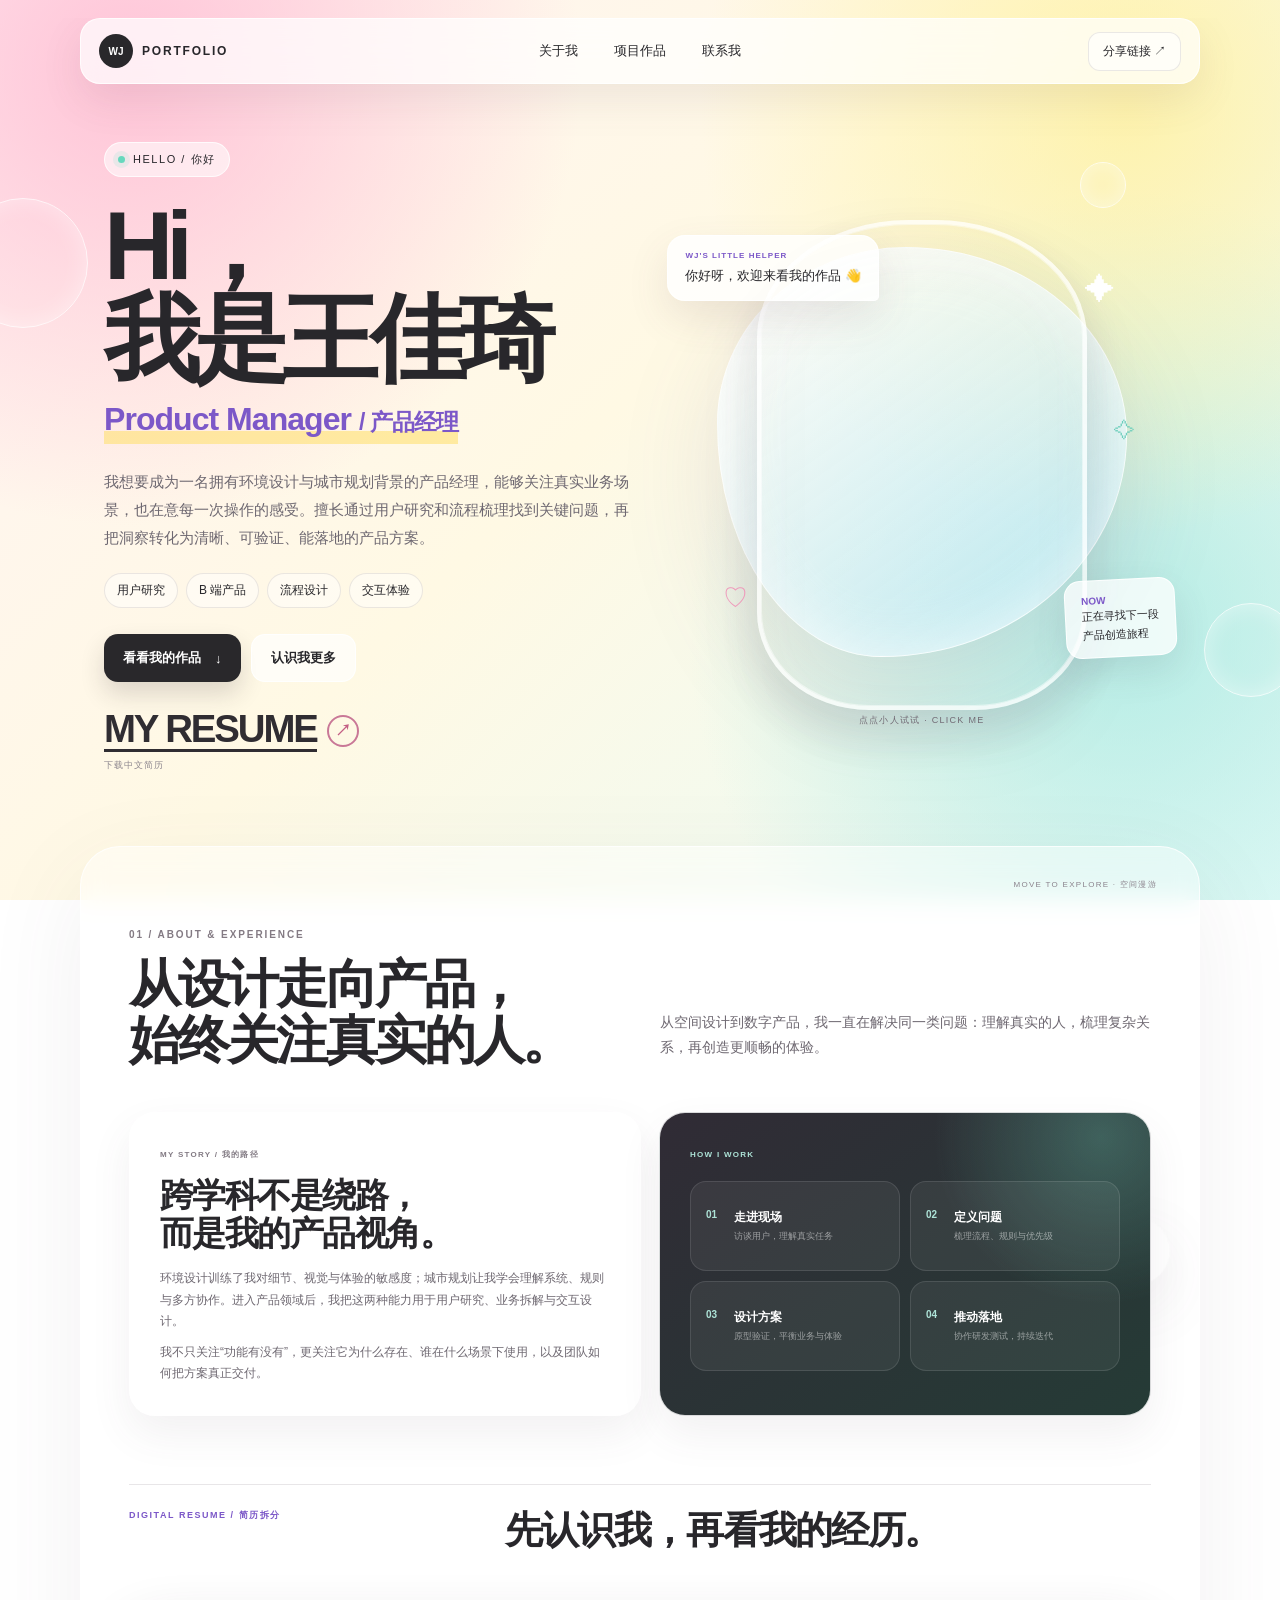
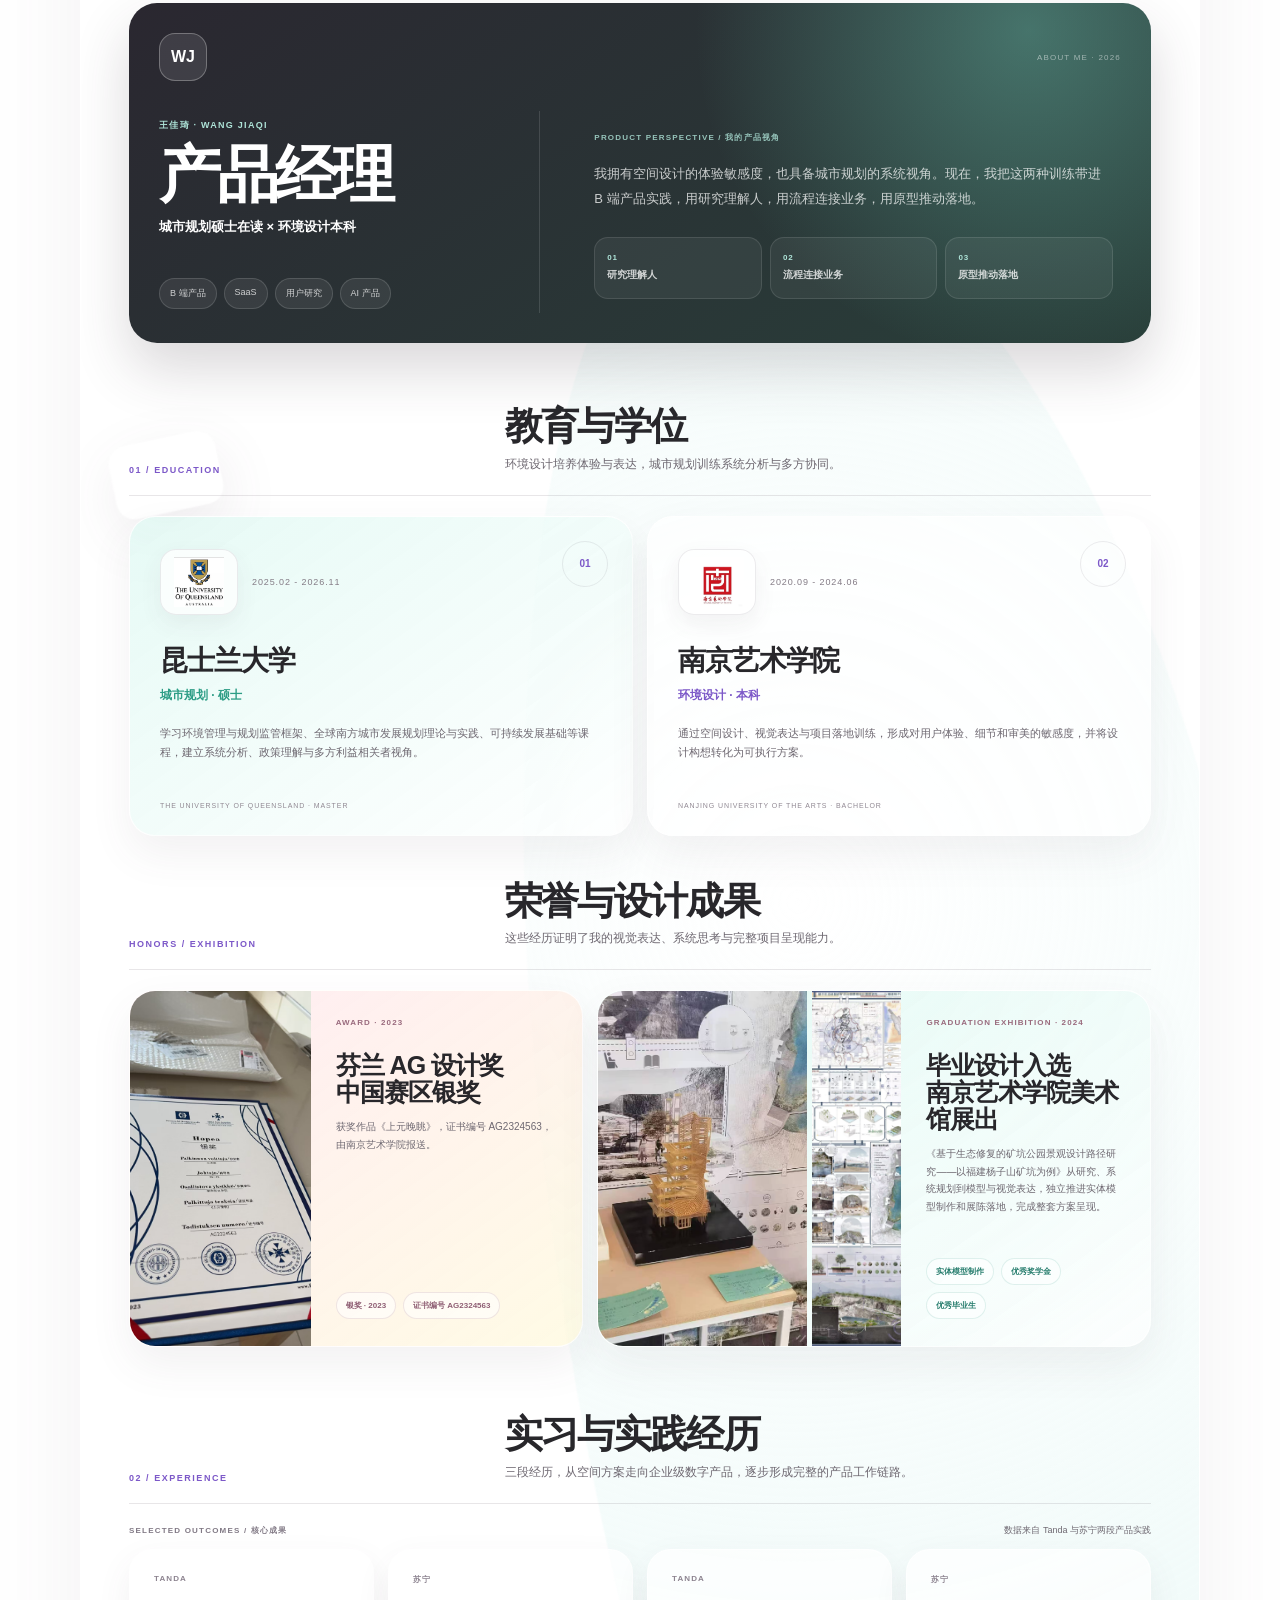
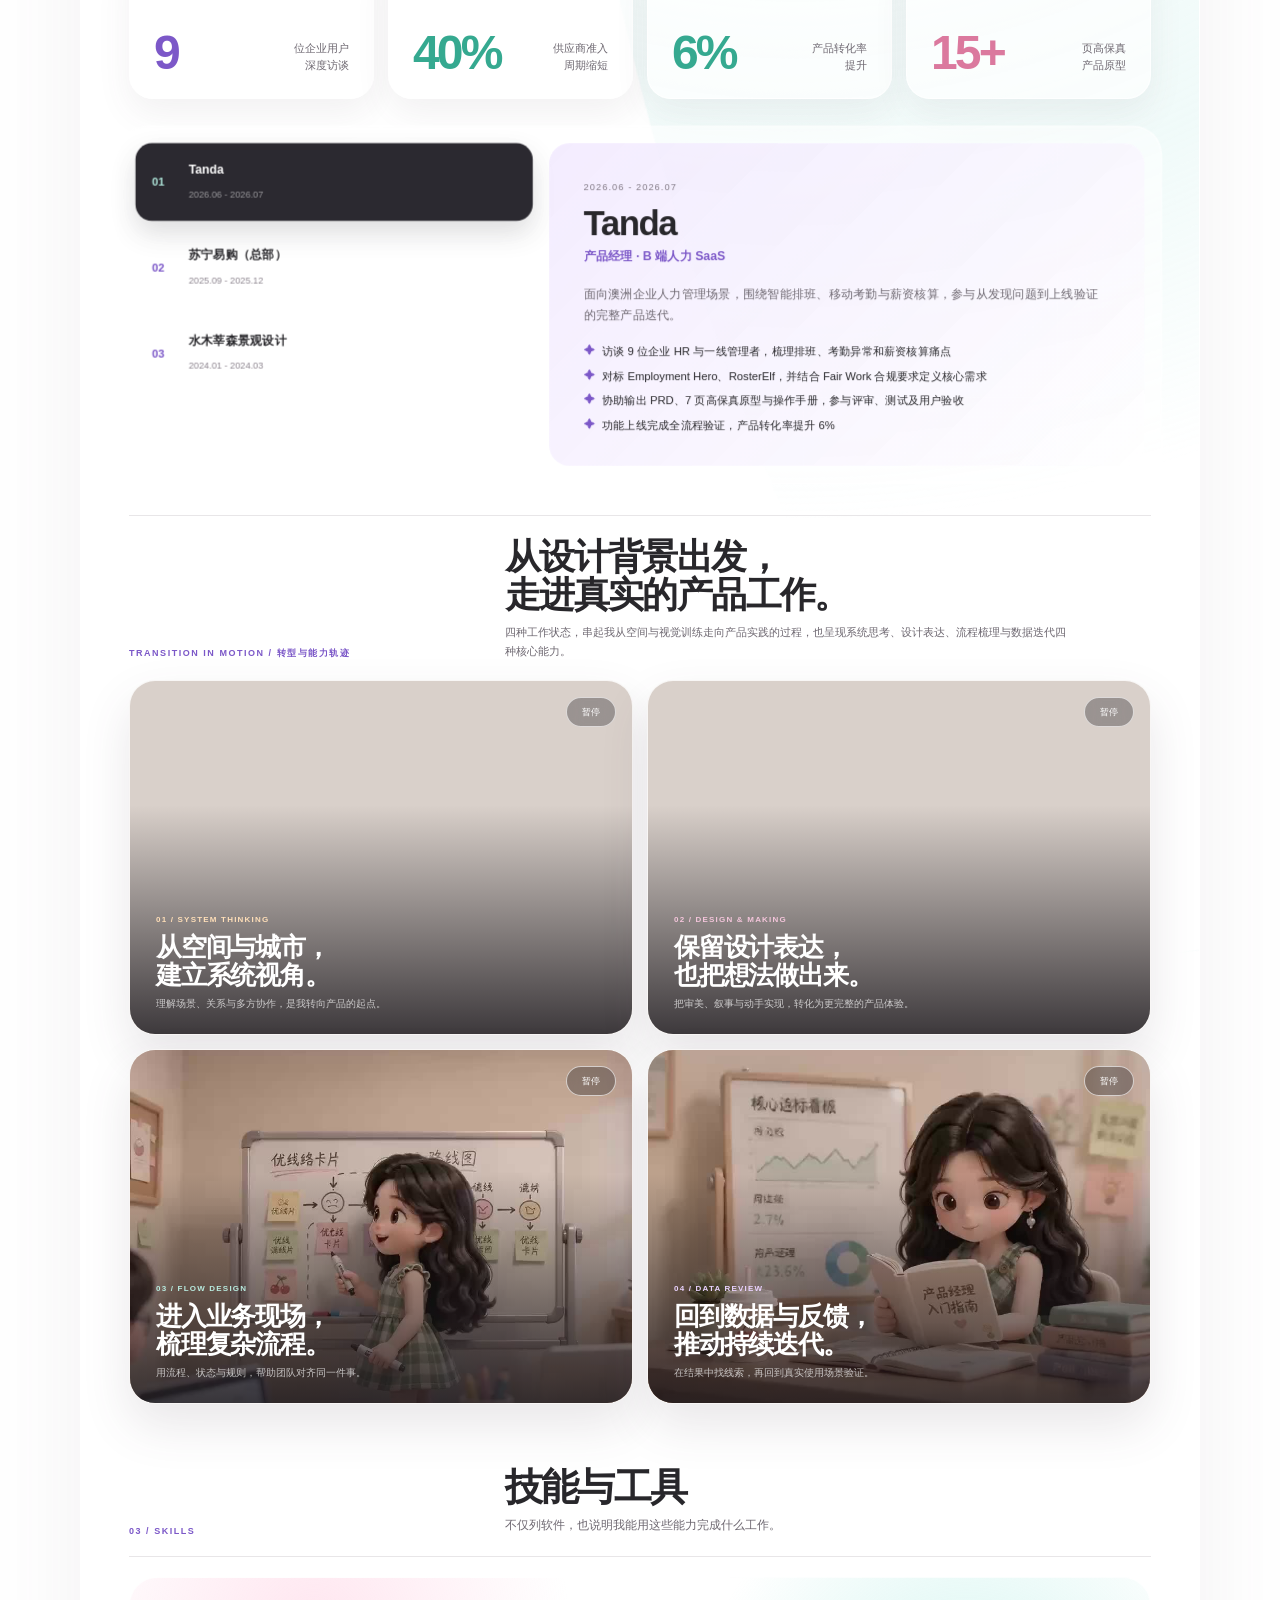
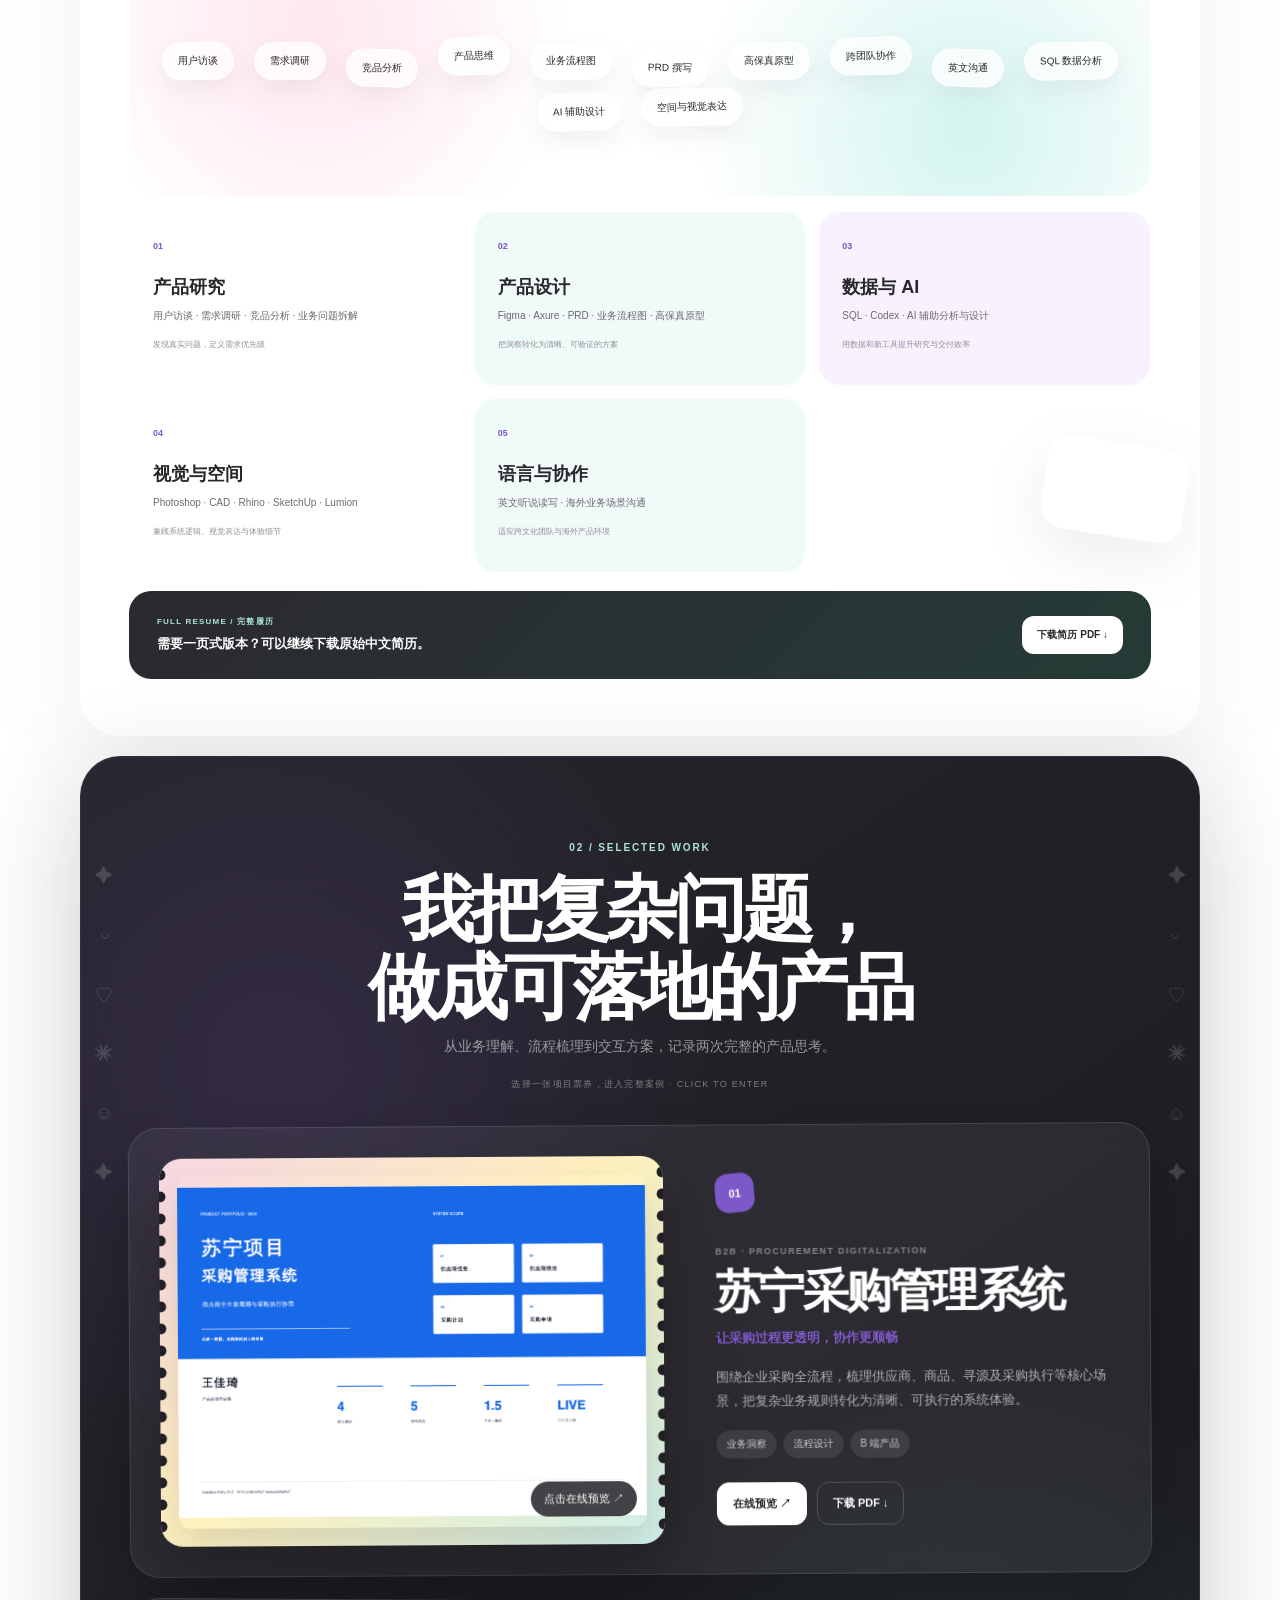
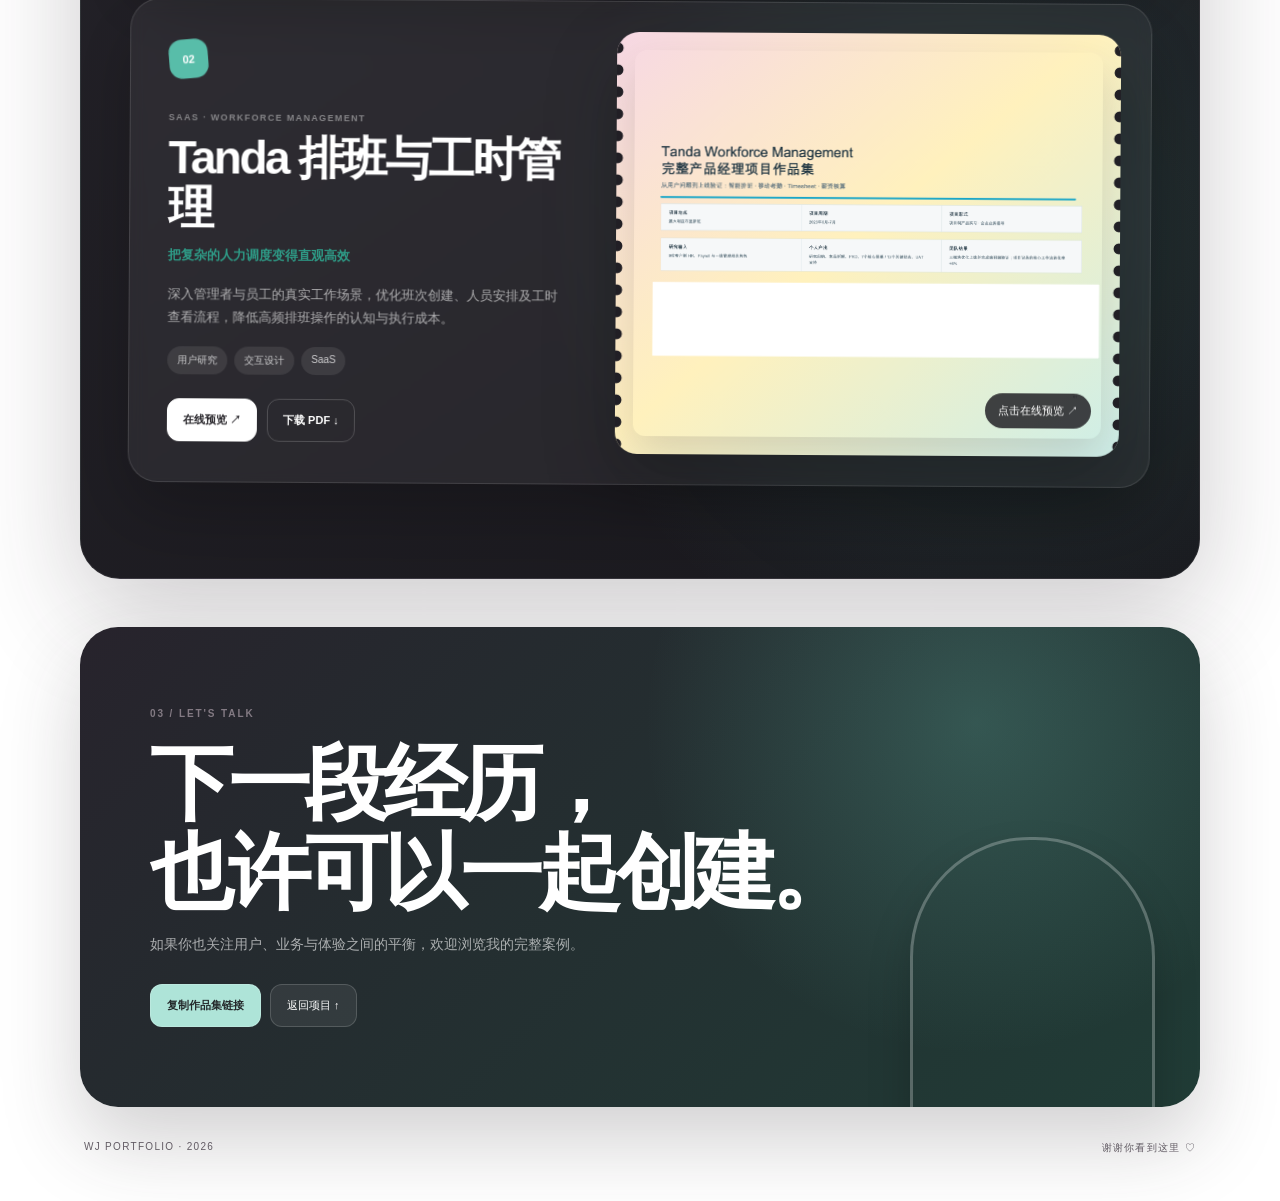
==== index.html @ 832f66f9 "Add school logos to education cards" ====
<!doctype html>
<html lang="zh-CN">
<head>
  <meta charset="utf-8">
  <meta name="viewport" content="width=device-width,initial-scale=1">
  <title>王佳琦｜产品经理作品集</title>
  <meta name="description" content="王佳琦的产品经理作品集：苏宁采购管理系统与 Tanda 排班管理产品案例。">
  <meta property="og:title" content="王佳琦 · 产品经理作品集">
  <meta property="og:description" content="把复杂问题，做成清晰的产品。">
  <meta property="og:image" content="https://jiaqiw588-code.github.io/product-portfolio/og.jpg">
  <link rel="stylesheet" href="style.css?v=school-logos-20260807">
</head>
<body>
  <main id="top">
    <div class="ambient" aria-hidden="true"><i class="bubble b1"></i><i class="bubble b2"></i><i class="bubble b3"></i></div>
    <div class="progress"><i></i></div>
    <header class="site-header">
      <a class="brand" href="#top"><span class="brand-mark">WJ</span><span>PORTFOLIO</span></a>
      <nav><a href="#about">关于我</a><a href="#work">项目作品</a><a href="#contact">联系我</a></nav>
      <button class="share" type="button">分享链接 ↗</button>
    </header>

    <section class="hero" id="hero">
      <div class="hero-copy">
        <div class="hello"><i></i> HELLO / 你好</div>
        <h1>Hi，<br>我是王佳琦</h1>
        <h2>Product Manager <em>/ 产品经理</em></h2>
        <p>我想要成为一名拥有环境设计与城市规划背景的产品经理，能够关注真实业务场景，也在意每一次操作的感受。擅长通过用户研究和流程梳理找到关键问题，再把洞察转化为清晰、可验证、能落地的产品方案。</p>
        <ul class="skills"><li>用户研究</li><li>B 端产品</li><li>流程设计</li><li>交互体验</li></ul>
        <div class="hero-actions"><a href="#work">看看我的作品 <span>↓</span></a><a class="resume-button" href="#about">认识我更多</a></div>
        <a class="hero-resume-download" href="wang-jiaqi-resume.pdf" download><span>MY RESUME</span><i>↗</i><small>下载中文简历</small></a>
      </div>
      <div class="hero-visual">
        <div class="ip-halo"></div><span class="spark s1">✦</span><span class="spark s2">♡</span><span class="spark s3">✧</span>
        <button class="ip-character" type="button" aria-label="点击小人互动"><video src="ip-motion-hero.mp4" autoplay muted loop playsinline preload="auto" aria-hidden="true"></video></button>
        <button class="speech" type="button"><small>WJ'S LITTLE HELPER</small><span>你好呀，欢迎来看我的作品 👋</span></button>
        <div class="now"><b>NOW</b><span>正在寻找下一段<br>产品创造旅程</span></div>
        <span class="click-hint">点点小人试试 · CLICK ME</span>
      </div>
    </section>

    <section class="profile" id="about" data-reveal>
      <div class="space-backdrop" aria-hidden="true"><i></i><i></i><i></i></div><span class="space-hint">MOVE TO EXPLORE · 空间漫游</span>
      <div class="section-intro profile-intro"><span>01 / ABOUT & EXPERIENCE</span><h2>从设计走向产品，<br>始终关注真实的人。</h2><p>从空间设计到数字产品，我一直在解决同一类问题：理解真实的人，梳理复杂关系，再创造更顺畅的体验。</p></div>
      <div class="profile-story-grid"><article class="story-copy"><span>MY STORY / 我的路径</span><h3>跨学科不是绕路，<br>而是我的产品视角。</h3><p>环境设计训练了我对细节、视觉与体验的敏感度；城市规划让我学会理解系统、规则与多方协作。进入产品领域后，我把这两种能力用于用户研究、业务拆解与交互设计。</p><p>我不只关注“功能有没有”，更关注它为什么存在、谁在什么场景下使用，以及团队如何把方案真正交付。</p></article><div class="work-method"><span>HOW I WORK</span><ol><li><b>01</b><strong>走进现场</strong><small>访谈用户，理解真实任务</small></li><li><b>02</b><strong>定义问题</strong><small>梳理流程、规则与优先级</small></li><li><b>03</b><strong>设计方案</strong><small>原型验证，平衡业务与体验</small></li><li><b>04</b><strong>推动落地</strong><small>协作研发测试，持续迭代</small></li></ol></div></div>
      <div class="resume-heading"><span>DIGITAL RESUME / 简历拆分</span><div><h3>先认识我，再看我的经历。</h3></div></div>
      <div class="profile-grid identity-only">
        <article class="resume-card identity-card"><div class="resume-card-top"><span>WJ</span><small>ABOUT ME · 2026</small></div><div class="identity-layout"><div class="identity-title-block"><p class="identity-name">王佳琦 · WANG JIAQI</p><h3>产品经理</h3><strong>城市规划硕士在读 × 环境设计本科</strong><div class="identity-tags"><span>B 端产品</span><span>SaaS</span><span>用户研究</span><span>AI 产品</span></div></div><div class="identity-summary"><span>PRODUCT PERSPECTIVE / 我的产品视角</span><p>我拥有空间设计的体验敏感度，也具备城市规划的系统视角。现在，我把这两种训练带进 B 端产品实践，用研究理解人，用流程连接业务，用原型推动落地。</p><div class="identity-principles"><b><i>01</i>研究理解人</b><b><i>02</i>流程连接业务</b><b><i>03</i>原型推动落地</b></div></div></div></article>
      </div>
      <div class="resume-section-heading"><span>01 / EDUCATION</span><div><h3>教育与学位</h3><p>环境设计培养体验与表达，城市规划训练系统分析与多方协同。</p></div></div>
      <div class="education-timeline"><article><div class="education-index">01</div><div class="education-brand"><div class="education-logo"><img src="uq-logo.jpg" alt="昆士兰大学校徽"></div><time>2025.02 - 2026.11</time></div><h4>昆士兰大学</h4><strong>城市规划 · 硕士</strong><p>学习环境管理与规划监管框架、全球南方城市发展规划理论与实践、可持续发展基础等课程，建立系统分析、政策理解与多方利益相关者视角。</p><small>THE UNIVERSITY OF QUEENSLAND · MASTER</small></article><article><div class="education-index">02</div><div class="education-brand"><div class="education-logo"><img src="nua-logo.jpg" alt="南京艺术学院校徽"></div><time>2020.09 - 2024.06</time></div><h4>南京艺术学院</h4><strong>环境设计 · 本科</strong><p>通过空间设计、视觉表达与项目落地训练，形成对用户体验、细节和审美的敏感度，并将设计构想转化为可执行方案。</p><small>NANJING UNIVERSITY OF THE ARTS · BACHELOR</small></article></div>
      <div class="resume-section-heading honors-heading"><span>HONORS / EXHIBITION</span><div><h3>荣誉与设计成果</h3><p>这些经历证明了我的视觉表达、系统思考与完整项目呈现能力。</p></div></div>
      <div class="honors-showcase">
        <article class="honor-feature award-feature"><a class="honor-image" href="honor-ag-silver.jpg" target="_blank" rel="noreferrer" aria-label="查看芬兰 AG 设计奖银奖证书大图"><img src="honor-ag-silver.jpg" alt="王佳琦获得 2023 芬兰 AG 设计奖银奖证书"></a><div class="honor-copy"><span>AWARD · 2023</span><h4>芬兰 AG 设计奖<br>中国赛区银奖</h4><p>获奖作品《上元晚眺》，证书编号 AG2324563，由南京艺术学院报送。</p><div class="honor-tags"><b>银奖 · 2023</b><b>证书编号 AG2324563</b></div></div></article>
        <article class="honor-feature exhibition-feature"><div class="exhibition-images"><a href="graduation-exhibition.jpg" target="_blank" rel="noreferrer" aria-label="查看毕业设计展览现场大图"><img src="graduation-exhibition.jpg" alt="王佳琦毕业设计在南京艺术学院美术馆展出现场"></a><a href="graduation-project-board.jpg" target="_blank" rel="noreferrer" aria-label="查看毕业设计展板大图"><img src="graduation-project-board.jpg" alt="矿坑公园生态修复毕业设计展板"></a></div><div class="honor-copy"><span>GRADUATION EXHIBITION · 2024</span><h4>毕业设计入选<br>南京艺术学院美术馆展出</h4><p>《基于生态修复的矿坑公园景观设计路径研究——以福建杨子山矿坑为例》从研究、系统规划到模型与视觉表达，独立推进实体模型制作和展陈落地，完成整套方案呈现。</p><div class="honor-tags"><b>实体模型制作</b><b>优秀奖学金</b><b>优秀毕业生</b></div></div></article>
      </div>
      <div class="resume-section-heading experience-heading"><span>02 / EXPERIENCE</span><div><h3>实习与实践经历</h3><p>三段经历，从空间方案走向企业级数字产品，逐步形成完整的产品工作链路。</p></div></div>
      <div class="experience-results" aria-label="实习与实践成果"><div class="experience-results-title"><span>SELECTED OUTCOMES / 核心成果</span><p>数据来自 Tanda 与苏宁两段产品实践</p></div><div class="profile-stats"><article><small>TANDA</small><strong>9</strong><span>位企业用户<br>深度访谈</span></article><article><small>苏宁</small><strong>40%</strong><span>供应商准入<br>周期缩短</span></article><article><small>TANDA</small><strong>6%</strong><span>产品转化率<br>提升</span></article><article><small>苏宁</small><strong>15+</strong><span>页高保真<br>产品原型</span></article></div></div>
      <div class="experience-lab">
        <div class="experience-tabs" role="tablist" aria-label="实习经历">
          <button class="active" type="button" role="tab" aria-selected="true" data-experience="0"><span>01</span><b>Tanda</b><small>2026.06 - 2026.07</small></button>
          <button type="button" role="tab" aria-selected="false" data-experience="1"><span>02</span><b>苏宁易购（总部）</b><small>2025.09 - 2025.12</small></button>
          <button type="button" role="tab" aria-selected="false" data-experience="2"><span>03</span><b>水木莘森景观设计</b><small>2024.01 - 2024.03</small></button>
        </div>
        <article class="experience-detail purple" role="tabpanel"><span class="experience-period">2026.06 - 2026.07</span><h3>Tanda</h3><strong>产品经理 · B 端人力 SaaS</strong><p>面向澳洲企业人力管理场景，围绕智能排班、移动考勤与薪资核算，参与从发现问题到上线验证的完整产品迭代。</p><ul><li>访谈 9 位企业 HR 与一线管理者，梳理排班、考勤异常和薪资核算痛点</li><li>对标 Employment Hero、RosterElf，并结合 Fair Work 合规要求定义核心需求</li><li>协助输出 PRD、7 页高保真原型与操作手册，参与评审、测试及用户验收</li><li>功能上线完成全流程验证，产品转化率提升 6%</li></ul></article>
      </div>
      <div class="product-moments-heading"><span>TRANSITION IN MOTION / 转型与能力轨迹</span><div><h3>从设计背景出发，<br>走进真实的产品工作。</h3><p>四种工作状态，串起我从空间与视觉训练走向产品实践的过程，也呈现系统思考、设计表达、流程梳理与数据迭代四种核心能力。</p></div></div>
      <div class="product-moments capability-journey">
        <article class="product-moment system-moment"><video src="ip-motion-planning.mp4" autoplay muted loop playsinline preload="metadata"></video><button class="moment-toggle" type="button" aria-label="暂停视频">暂停</button><div><span>01 / SYSTEM THINKING</span><h4>从空间与城市，<br>建立系统视角。</h4><p>理解场景、关系与多方协作，是我转向产品的起点。</p></div></article>
        <article class="product-moment creative-moment"><video src="ip-motion-personality.mp4" autoplay muted loop playsinline preload="metadata"></video><button class="moment-toggle" type="button" aria-label="暂停视频">暂停</button><div><span>02 / DESIGN &amp; MAKING</span><h4>保留设计表达，<br>也把想法做出来。</h4><p>把审美、叙事与动手实现，转化为更完整的产品体验。</p></div></article>
        <article class="product-moment workflow-moment"><video src="ip-motion-workflow.mp4" poster="ip-motion-workflow-poster.jpg" autoplay muted loop playsinline preload="metadata"></video><button class="moment-toggle" type="button" aria-label="暂停视频">暂停</button><div><span>03 / FLOW DESIGN</span><h4>进入业务现场，<br>梳理复杂流程。</h4><p>用流程、状态与规则，帮助团队对齐同一件事。</p></div></article>
        <article class="product-moment insight-moment"><video src="ip-motion-insight.mp4" poster="ip-motion-insight-poster.jpg" autoplay muted loop playsinline preload="metadata"></video><button class="moment-toggle" type="button" aria-label="暂停视频">暂停</button><div><span>04 / DATA REVIEW</span><h4>回到数据与反馈，<br>推动持续迭代。</h4><p>在结果中找线索，再回到真实使用场景验证。</p></div></article>
      </div>
      <div class="resume-section-heading skills-heading"><span>03 / SKILLS</span><div><h3>技能与工具</h3><p>不仅列软件，也说明我能用这些能力完成什么工作。</p></div></div>
      <div class="skills-cloud" aria-label="核心技能"><span>用户访谈</span><span>需求调研</span><span>竞品分析</span><span>产品思维</span><span>业务流程图</span><span>PRD 撰写</span><span>高保真原型</span><span>跨团队协作</span><span>英文沟通</span><span>SQL 数据分析</span><span>AI 辅助设计</span><span>空间与视觉表达</span></div>
      <div class="skill-groups"><article><span>01</span><h4>产品研究</h4><p>用户访谈 · 需求调研 · 竞品分析 · 业务问题拆解</p><small>发现真实问题，定义需求优先级</small></article><article><span>02</span><h4>产品设计</h4><p>Figma · Axure · PRD · 业务流程图 · 高保真原型</p><small>把洞察转化为清晰、可验证的方案</small></article><article><span>03</span><h4>数据与 AI</h4><p>SQL · Codex · AI 辅助分析与设计</p><small>用数据和新工具提升研究与交付效率</small></article><article><span>04</span><h4>视觉与空间</h4><p>Photoshop · CAD · Rhino · SketchUp · Lumion</p><small>兼顾系统逻辑、视觉表达与体验细节</small></article><article><span>05</span><h4>语言与协作</h4><p>英文听说读写 · 海外业务场景沟通</p><small>适应跨文化团队与海外产品环境</small></article></div>
      <div class="resume-download-strip"><div><span>FULL RESUME / 完整履历</span><strong>需要一页式版本？可以继续下载原始中文简历。</strong></div><a href="wang-jiaqi-resume.pdf" download>下载简历 PDF ↓</a></div>
    </section>

    <section class="work" id="work">
      <div class="section-intro"><span>02 / SELECTED WORK</span><h2>我把复杂问题，<br>做成可落地的产品</h2><p>从业务理解、流程梳理到交互方案，记录两次完整的产品思考。</p></div>
      <p class="gallery-instruction">选择一张项目票券，进入完整案例 · CLICK TO ENTER</p>
      <div class="projects">
        <article class="project-card" data-reveal>
          <button class="project-cover preview" data-project="suning" type="button"><img src="suning-cover.png" alt="苏宁采购管理系统作品集封面"><span>点击在线预览 ↗</span></button>
          <div class="project-copy"><div class="number">01</div><span class="eyebrow">B2B · PROCUREMENT DIGITALIZATION</span><h3>苏宁采购管理系统</h3><strong>让采购过程更透明，协作更顺畅</strong><p>围绕企业采购全流程，梳理供应商、商品、寻源及采购执行等核心场景，把复杂业务规则转化为清晰、可执行的系统体验。</p><ul><li>业务洞察</li><li>流程设计</li><li>B 端产品</li></ul><div class="actions"><button class="preview" data-project="suning" type="button">在线预览 ↗</button><a href="suning-procurement-portfolio.pdf" download>下载 PDF ↓</a></div></div>
        </article>
        <article class="project-card reverse" data-reveal>
          <button class="project-cover preview" data-project="tanda" type="button"><img src="tanda-cover.png" alt="Tanda 产品经理作品集封面"><span>点击在线预览 ↗</span></button>
          <div class="project-copy"><div class="number">02</div><span class="eyebrow">SAAS · WORKFORCE MANAGEMENT</span><h3>Tanda 排班与工时管理</h3><strong>把复杂的人力调度变得直观高效</strong><p>深入管理者与员工的真实工作场景，优化班次创建、人员安排及工时查看流程，降低高频排班操作的认知与执行成本。</p><ul><li>用户研究</li><li>交互设计</li><li>SaaS</li></ul><div class="actions"><button class="preview" data-project="tanda" type="button">在线预览 ↗</button><a href="tanda-product-portfolio.pdf" download>下载 PDF ↓</a></div></div>
        </article>
      </div>
    </section>

    <section class="contact" id="contact"><span>03 / LET'S TALK</span><h2>下一段经历，<br>也许可以一起创建。</h2><p>如果你也关注用户、业务与体验之间的平衡，欢迎浏览我的完整案例。</p><div><button class="share" type="button">复制作品集链接</button><a href="#work">返回项目 ↑</a></div><button class="contact-ip" type="button"><video src="ip-motion-contact.mp4" autoplay muted loop playsinline preload="metadata" aria-hidden="true"></video></button></section>
    <footer><span>WJ PORTFOLIO · 2026</span><span>谢谢你看到这里 ♡</span></footer>

    <div class="viewer-backdrop" hidden>
      <section class="pdf-viewer" role="dialog" aria-modal="true" aria-labelledby="viewer-title">
        <header><div><span class="viewer-eyebrow"></span><h2 id="viewer-title"></h2></div><div class="viewer-actions"><a class="open-new" target="_blank" rel="noreferrer">新窗口打开</a><a class="download" download>下载</a><button class="close" type="button" aria-label="关闭预览">×</button></div></header>
        <iframe title="PDF 在线预览"></iframe>
      </section>
    </div>
  </main>
  <script src="script.js?v=product-moments-20260807"></script>
</body>
</html>
---- style.css ----
:root{--ink:#28272b;--muted:#6e6871;--purple:#7c58c8;--mint:#77d8c1;--line:rgba(70,59,74,.11)}*{box-sizing:border-box}html{scroll-behavior:smooth}body{margin:0;color:var(--ink);font-family:Arial,"PingFang SC","Microsoft YaHei",sans-serif;background:radial-gradient(circle at 10% 8%,rgba(255,181,207,.76),transparent 32%),radial-gradient(circle at 88% 12%,rgba(255,240,154,.76),transparent 31%),radial-gradient(circle at 88% 70%,rgba(158,231,225,.72),transparent 34%),linear-gradient(135deg,#fff3f4,#fff9e4 47%,#e8fbf8);background-attachment:fixed}a{color:inherit;text-decoration:none}button{color:inherit;font:inherit}button,a{-webkit-tap-highlight-color:transparent}main{min-height:100vh;overflow:clip;position:relative}.ambient{position:fixed;inset:0;pointer-events:none;z-index:-1;overflow:hidden}.bubble{position:absolute;border:1px solid rgba(255,255,255,.72);border-radius:50%;box-shadow:inset 0 0 24px rgba(255,255,255,.42);animation:drift 9s ease-in-out infinite}.b1{width:130px;height:130px;left:-42px;top:22%}.b2{width:46px;height:46px;right:12%;top:18%;animation-delay:-3s}.b3{width:94px;height:94px;right:-18px;top:67%;animation-delay:-6s}.progress{height:3px;position:fixed;inset:0 0 auto;z-index:100}.progress i{display:block;height:100%;background:linear-gradient(90deg,#f49dbf,#9a75da,#72d5c3)}
.site-header{width:min(1120px,calc(100% - 40px));height:66px;padding:0 18px;display:grid;grid-template-columns:1fr auto 1fr;align-items:center;position:sticky;top:18px;z-index:40;margin:18px auto 0;border:1px solid rgba(255,255,255,.82);border-radius:20px;background:rgba(255,255,255,.72);box-shadow:0 16px 42px rgba(94,79,91,.1);backdrop-filter:blur(22px)}.brand{display:flex;align-items:center;gap:9px;font-size:12px;font-weight:800;letter-spacing:.15em}.brand-mark{width:34px;height:34px;display:grid;place-items:center;color:#fff;background:#29282b;border-radius:50%;font-size:10px;letter-spacing:0}.site-header nav{display:flex;gap:8px}.site-header nav a{padding:9px 14px;border-radius:999px;font-size:13px;transition:.2s}.site-header nav a:hover{background:#28272b;color:#fff}.share{justify-self:end;border:1px solid var(--line);background:rgba(255,255,255,.65);border-radius:12px;padding:10px 14px;font-size:12px;cursor:pointer}
.hero{width:min(1120px,calc(100% - 40px));min-height:660px;margin:0 auto;padding:86px 24px 70px;display:grid;grid-template-columns:1.02fr .98fr;align-items:center;gap:34px}.hello{width:max-content;padding:9px 13px;display:flex;gap:8px;align-items:center;background:rgba(255,255,255,.54);border:1px solid rgba(255,255,255,.78);border-radius:999px;font-size:11px;letter-spacing:.14em}.hello i{width:7px;height:7px;border-radius:50%;background:#66d8bd;box-shadow:0 0 0 5px rgba(102,216,189,.14)}.hero h1{margin:22px 0 16px;font-size:clamp(64px,7.5vw,104px);line-height:.97;letter-spacing:-.075em;font-weight:850}.hero h2{width:max-content;margin:0 0 24px;padding-bottom:6px;font-size:clamp(22px,2.5vw,34px);color:var(--purple);letter-spacing:-.03em;background:linear-gradient(transparent 70%,rgba(255,225,114,.6) 0)}.hero h2 em{font-size:.72em;font-style:normal}.hero-copy>p{max-width:560px;margin:0;color:var(--muted);line-height:1.85;font-size:15px}.skills{display:flex;flex-wrap:wrap;gap:8px;list-style:none;padding:0;margin:22px 0 26px}.skills li{padding:8px 12px;border:1px solid var(--line);border-radius:999px;background:rgba(255,255,255,.48);font-size:12px}.hero-actions{display:flex;gap:10px}.hero-actions a,.hero-actions button{min-height:48px;padding:0 19px;display:inline-flex;gap:14px;align-items:center;justify-content:center;border:0;border-radius:14px;cursor:pointer;font-weight:700;font-size:13px}.hero-actions a{color:#fff;background:#29282b;box-shadow:0 12px 24px rgba(41,40,43,.16)}
.hero-visual{--mx:0px;--my:0px;min-height:540px;position:relative;isolation:isolate}.ip-halo{width:410px;height:410px;position:absolute;left:50%;top:49%;transform:translate(-50%,-50%);border-radius:46% 54% 60% 40%/43% 46% 54% 57%;background:linear-gradient(145deg,rgba(255,255,255,.72),rgba(177,225,243,.58));border:1px solid rgba(255,255,255,.82);box-shadow:0 40px 100px rgba(120,100,130,.15),inset 0 0 60px rgba(255,255,255,.7);animation:morph 9s ease-in-out infinite}.ip-character{position:absolute;width:330px;height:490px;left:50%;bottom:17px;z-index:3;padding:0;border:0;background:none;cursor:pointer;transform:translate(calc(-50% + var(--mx)),var(--my));transition:transform .28s ease-out,filter .28s ease-out;filter:drop-shadow(0 24px 24px rgba(74,59,78,.18))}.ip-character:hover{filter:drop-shadow(0 28px 28px rgba(74,59,78,.22))}.ip-character video{width:100%;height:100%;display:block;object-fit:cover;border:4px solid rgba(255,255,255,.72);border-radius:46% 46% 34% 34%/24% 24% 20% 20%;box-shadow:0 22px 46px rgba(74,59,78,.14),inset 0 0 0 1px rgba(255,255,255,.48);animation:ipVideoFloat 4.8s ease-in-out infinite;transform-origin:50% 86%}.speech{max-width:235px;position:absolute;left:0;top:48px;z-index:5;padding:15px 17px;text-align:left;border:1px solid rgba(255,255,255,.85);border-radius:18px 18px 5px 18px;background:rgba(255,255,255,.82);box-shadow:0 17px 42px rgba(96,77,93,.12);cursor:pointer;animation:tinyFloat 4s ease-in-out infinite}.speech small{display:block;color:var(--purple);font-weight:800;font-size:8px;letter-spacing:.13em;margin-bottom:6px}.speech span{font-size:13px;line-height:1.5}.now{position:absolute;right:0;bottom:70px;z-index:4;padding:14px 16px;border-radius:16px;background:rgba(255,255,255,.76);border:1px solid rgba(255,255,255,.86);box-shadow:0 15px 36px rgba(91,77,94,.12);transform:rotate(-3deg)}.now b{display:block;color:var(--purple);font-size:10px}.now span{font-size:11px;line-height:1.5}.click-hint{position:absolute;bottom:0;left:50%;transform:translateX(-50%);font-size:9px;color:#777079;letter-spacing:.14em;white-space:nowrap}.spark{position:absolute;z-index:4;animation:twinkle 2.6s ease-in-out infinite}.s1{right:12%;top:16%;font-size:30px;color:#fff}.s2{left:11%;bottom:21%;font-size:25px;color:#ee9bbb;animation-delay:-.9s}.s3{right:8%;top:43%;font-size:21px;color:#6ccdbb;animation-delay:-1.6s}
.work{width:min(1120px,calc(100% - 40px));margin:20px auto 0;padding:80px 48px 92px;border:1px solid rgba(255,255,255,.72);border-radius:40px;background:rgba(255,255,255,.36);box-shadow:0 30px 100px rgba(91,72,92,.08);backdrop-filter:blur(10px)}.section-intro{text-align:center}.section-intro>span,.contact>span{color:#837a83;font-size:10px;font-weight:700;letter-spacing:.19em}.section-intro h2{margin:16px 0 12px;font-size:clamp(42px,5.8vw,72px);line-height:1.08;letter-spacing:-.055em}.section-intro p{margin:0;color:var(--muted);font-size:14px}.projects{display:grid;gap:26px;margin-top:54px}.project-card{min-height:450px;padding:30px;display:grid;grid-template-columns:1.1fr .9fr;gap:44px;align-items:center;border:1px solid rgba(255,255,255,.9);border-radius:30px;background:rgba(255,255,255,.71);box-shadow:0 20px 50px rgba(88,72,91,.1);transition:.3s}.project-card:hover{transform:translateY(-7px)}.project-card.reverse{grid-template-columns:.9fr 1.1fr}.reverse .project-cover{order:2}.reverse .project-copy{order:1}.project-cover{height:100%;min-height:360px;position:relative;overflow:hidden;padding:18px;border:0;border-radius:22px;background:linear-gradient(135deg,rgba(247,203,220,.7),rgba(255,241,182,.6),rgba(173,231,225,.65));cursor:zoom-in}.project-cover img{width:100%;height:100%;object-fit:contain;border-radius:12px;box-shadow:0 18px 38px rgba(66,53,70,.16);transition:.4s}.project-cover:hover img{transform:scale(1.035) rotate(-1deg)}.project-cover span{position:absolute;right:28px;bottom:28px;padding:10px 13px;color:#fff;background:rgba(37,35,40,.86);border-radius:999px;font-size:11px}.project-copy{position:relative;padding:10px 8px}.number{width:39px;height:39px;display:grid;place-items:center;margin-bottom:28px;color:#fff;background:var(--purple);border-radius:13px;font-size:11px;font-weight:800;transform:rotate(-5deg)}.reverse .number{background:#58bda9}.eyebrow{color:#847b85;font-size:9px;letter-spacing:.15em;font-weight:700}.project-copy h3{margin:9px 0 12px;font-size:clamp(30px,3.6vw,48px);line-height:1.08;letter-spacing:-.055em}.project-copy strong{color:var(--purple);font-size:13px}.reverse .project-copy strong{color:#2e9a86}.project-copy p{margin:18px 0;color:var(--muted);font-size:13px;line-height:1.8}.project-copy ul{display:flex;flex-wrap:wrap;gap:7px;list-style:none;margin:0 0 24px;padding:0}.project-copy li{padding:7px 10px;border-radius:999px;background:#f3eff5;font-size:10px}.actions{display:flex;gap:10px}.actions button,.actions a{min-height:43px;padding:0 15px;display:inline-flex;align-items:center;border-radius:12px;border:1px solid var(--line);background:transparent;cursor:pointer;font-size:11px;font-weight:700}.actions button{color:#fff;background:#29282b}
.contact{width:min(1120px,calc(100% - 40px));min-height:480px;margin:48px auto 0;padding:76px 70px;position:relative;overflow:hidden;color:#fff;border-radius:38px;background:radial-gradient(circle at 80% 20%,rgba(117,215,195,.22),transparent 34%),linear-gradient(135deg,#27232c,#203c36);box-shadow:0 35px 80px rgba(48,44,51,.22)}.contact h2{margin:18px 0;font-size:clamp(48px,6.5vw,86px);line-height:1.08;letter-spacing:-.065em}.contact>p{color:rgba(255,255,255,.61);font-size:14px}.contact>div{display:flex;gap:9px;margin-top:30px}.contact>div button,.contact>div a{padding:13px 16px;color:#fff;border:1px solid rgba(255,255,255,.16);border-radius:12px;background:rgba(255,255,255,.07);font-size:11px;cursor:pointer}.contact>div button{color:#24282a;background:#aee4d8;font-weight:800}.contact-ip{width:245px;height:330px;position:absolute;right:45px;bottom:-60px;padding:0;border:0;background:none;cursor:pointer}.contact-ip video{width:100%;height:100%;display:block;object-fit:cover;border:3px solid rgba(255,255,255,.25);border-radius:120px 120px 26px 26px;box-shadow:0 24px 44px rgba(0,0,0,.2);animation:ipFloat 4s ease-in-out infinite}footer{width:min(1120px,calc(100% - 40px));margin:0 auto;padding:34px 4px 46px;display:flex;justify-content:space-between;color:#68616a;font-size:10px;letter-spacing:.13em}
.viewer-backdrop{position:fixed;inset:0;z-index:200;display:grid;place-items:center;padding:20px;background:rgba(30,28,32,.68);backdrop-filter:blur(14px)}.viewer-backdrop[hidden]{display:none}.pdf-viewer{width:min(1180px,100%);height:min(860px,92vh);display:flex;flex-direction:column;overflow:hidden;border-radius:24px;background:#f7f5f3;box-shadow:0 40px 120px rgba(0,0,0,.3)}.pdf-viewer>header{min-height:76px;padding:13px 18px 13px 24px;display:flex;align-items:center;justify-content:space-between;border-bottom:1px solid #ded9dd}.pdf-viewer header span{color:#827a83;font-size:8px;letter-spacing:.13em}.pdf-viewer h2{margin:4px 0 0;font-size:19px}.viewer-actions{display:flex;gap:7px}.viewer-actions a,.viewer-actions button{padding:9px 11px;border:1px solid #ddd7dc;border-radius:10px;background:#fff;font-size:11px;cursor:pointer}.viewer-actions button{width:38px;font-size:20px}.pdf-viewer iframe{width:100%;flex:1;border:0;background:#d9d6d7}
.hero-actions .resume-button{color:var(--ink);background:rgba(255,255,255,.68);border:1px solid rgba(255,255,255,.85);box-shadow:none}.profile{--near-x:0px;--near-y:0px;--far-x:0px;--far-y:0px;width:min(1120px,calc(100% - 40px));margin:20px auto 0;padding:82px 48px 56px;position:relative;isolation:isolate;overflow:hidden;perspective:1200px;border:1px solid rgba(255,255,255,.76);border-radius:40px;background:rgba(255,255,255,.42);box-shadow:0 30px 100px rgba(91,72,92,.08);backdrop-filter:blur(12px)}.profile>*:not(.space-backdrop){position:relative;z-index:2}.space-backdrop{position:absolute;inset:0;z-index:0;pointer-events:none;transform-style:preserve-3d}.space-backdrop:before{content:"";width:68%;height:54%;position:absolute;right:-12%;top:18%;border:1px solid rgba(255,255,255,.65);border-radius:44% 56% 37% 63%/43% 39% 61% 57%;background:radial-gradient(circle at 40% 30%,rgba(255,255,255,.62),rgba(174,231,224,.18) 52%,transparent 70%);transform:translate3d(var(--far-x),var(--far-y),-60px) rotate(-8deg);transition:transform .35s ease-out}.space-backdrop i{position:absolute;display:block;border:1px solid rgba(255,255,255,.75);background:rgba(255,255,255,.24);box-shadow:0 20px 60px rgba(94,76,100,.1);transition:transform .32s ease-out}.space-backdrop i:nth-child(1){width:110px;height:75px;left:2%;top:25%;border-radius:18px;transform:translate3d(var(--far-x),var(--far-y),-20px) rotate(-12deg)}.space-backdrop i:nth-child(2){width:64px;height:64px;right:5%;top:10%;border-radius:50%;transform:translate3d(var(--near-x),var(--near-y),60px)}.space-backdrop i:nth-child(3){width:140px;height:92px;right:2%;bottom:5%;border-radius:22px;transform:translate3d(var(--far-x),var(--near-y),20px) rotate(9deg)}.space-hint{position:absolute!important;right:42px;top:32px;color:#8b838d;font-size:8px;letter-spacing:.16em}.profile-intro{text-align:left;display:grid;grid-template-columns:1fr 1fr;column-gap:40px;align-items:end}.profile-intro>span{grid-column:1/-1}.profile-intro h2{margin-bottom:0}.profile-intro p{padding-bottom:8px;line-height:1.8}.profile-grid{display:grid;grid-template-columns:.92fr 1.08fr;gap:24px;margin-top:46px;transform-style:preserve-3d}.resume-card{min-height:300px;padding:30px;display:flex;flex-direction:column;border-radius:28px;color:#fff;background:radial-gradient(circle at 88% 8%,rgba(117,216,193,.38),transparent 35%),linear-gradient(145deg,#2a2730,#293f3a);box-shadow:0 26px 56px rgba(56,48,60,.19);transform:translate3d(var(--near-x),var(--near-y),45px) rotateY(-1.5deg);transition:transform .3s ease-out}.resume-card-top{display:flex;align-items:center;justify-content:space-between}.resume-card-top>span{width:48px;height:48px;display:grid;place-items:center;border:1px solid rgba(255,255,255,.28);border-radius:16px;background:rgba(255,255,255,.1);font-weight:850}.resume-card-top small{color:rgba(255,255,255,.5);font-size:8px;letter-spacing:.15em}.resume-card>p{max-width:420px;margin:35px 0 22px;color:rgba(255,255,255,.76);font-size:14px;line-height:1.8}.resume-focus{display:flex;gap:10px;align-items:center;margin-top:auto;font-size:11px}.resume-focus b{padding:7px 9px;color:#25322f;background:#aee4d8;border-radius:9px}.resume-focus span{color:rgba(255,255,255,.62)}.resume-actions{display:flex;gap:8px;margin-top:18px}.resume-actions a{padding:11px 13px;border:1px solid rgba(255,255,255,.17);border-radius:11px;background:rgba(255,255,255,.07);font-size:10px}.resume-actions a:first-child{color:#27262a;background:#fff}.profile-stats{display:grid;grid-template-columns:repeat(2,1fr);gap:14px;transform:translate3d(var(--far-x),var(--far-y),15px) rotateY(1.2deg);transition:transform .34s ease-out}.profile-stats article{min-height:143px;padding:24px;display:flex;align-items:flex-end;justify-content:space-between;border:1px solid rgba(255,255,255,.82);border-radius:24px;background:rgba(255,255,255,.68);box-shadow:0 14px 34px rgba(87,72,90,.08);transition:.24s}.profile-stats article:hover{transform:translateY(-5px);background:rgba(255,255,255,.9)}.profile-stats strong{color:var(--purple);font-size:48px;line-height:.9;letter-spacing:-.06em}.profile-stats article:nth-child(2) strong,.profile-stats article:nth-child(3) strong{color:#35a990}.profile-stats article:nth-child(4) strong{color:#db799e}.profile-stats span{color:var(--muted);text-align:right;font-size:11px;line-height:1.55}.experience-lab{margin-top:24px;padding:16px;display:grid;grid-template-columns:.8fr 1.2fr;gap:16px;border:1px solid rgba(255,255,255,.85);border-radius:28px;background:rgba(255,255,255,.55);transform:translate3d(var(--far-x),var(--near-y),25px);transition:transform .36s ease-out}.experience-tabs{display:grid;align-content:start;gap:8px}.experience-tabs button{width:100%;min-height:76px;padding:14px 16px;display:grid;grid-template-columns:36px 1fr;grid-template-rows:1fr 1fr;align-items:center;text-align:left;border:0;border-radius:16px;background:transparent;cursor:pointer}.experience-tabs button:hover{background:rgba(255,255,255,.72)}.experience-tabs button.active{color:#fff;background:#2b2930;box-shadow:0 12px 26px rgba(43,41,48,.16)}.experience-tabs button>span{grid-row:1/3;color:var(--purple);font-size:11px;font-weight:800}.experience-tabs button.active>span{color:#aee4d8}.experience-tabs b{font-size:12px}.experience-tabs small{color:#8c848e;font-size:9px}.experience-tabs button.active small{color:rgba(255,255,255,.52)}.experience-detail{min-height:264px;padding:32px 34px;border-radius:20px;background:linear-gradient(135deg,rgba(241,232,255,.82),rgba(255,255,255,.75));animation:panelIn .35s ease both}.experience-detail.mint{background:linear-gradient(135deg,rgba(216,250,242,.86),rgba(255,255,255,.78))}.experience-detail.pink{background:linear-gradient(135deg,rgba(255,226,237,.84),rgba(255,255,255,.78))}.experience-detail>span{color:#817985;font-size:9px;letter-spacing:.12em}.experience-detail h3{margin:9px 0 3px;font-size:34px;letter-spacing:-.04em}.experience-detail>strong{color:var(--purple);font-size:12px}.experience-detail.mint>strong{color:#2d9d86}.experience-detail.pink>strong{color:#c56688}.experience-detail p{margin:18px 0;color:var(--muted);font-size:12px;line-height:1.7}.experience-detail ul{margin:0;padding:0;display:grid;gap:9px;list-style:none}.experience-detail li{padding-left:18px;position:relative;font-size:11px}.experience-detail li:before{content:"✦";position:absolute;left:0;color:var(--purple)}.experience-detail.mint li:before{color:#35a990}.experience-detail.pink li:before{color:#db799e}.profile-bottom{display:grid;grid-template-columns:.95fr 1.05fr;gap:14px;margin-top:24px}.profile-bottom>div{padding:22px 24px;border-radius:22px;background:rgba(255,255,255,.57);border:1px solid rgba(255,255,255,.8)}.profile-bottom span{display:block;margin-bottom:12px;color:#827a83;font-size:8px;font-weight:800;letter-spacing:.15em}.profile-bottom b,.profile-bottom small{display:block;font-size:12px}.profile-bottom small{margin-top:6px;color:var(--muted)}.profile-bottom ul{display:flex;flex-wrap:wrap;gap:7px;margin:0;padding:0;list-style:none}.profile-bottom li{padding:7px 9px;border-radius:999px;background:#f2edf5;font-size:9px}.project-card{--rx:0deg;--ry:0deg;--lift:0px;transform:perspective(1100px) rotateX(var(--rx)) rotateY(var(--ry)) translateY(var(--lift));transform-style:preserve-3d;transition:transform .28s ease-out,box-shadow .3s ease}.project-card:hover{--lift:-7px;transform:perspective(1100px) rotateX(var(--rx)) rotateY(var(--ry)) translateY(var(--lift));box-shadow:0 35px 80px rgba(88,72,91,.16)}.project-cover{transform:translateZ(28px)}.project-copy{transform:translateZ(18px)}.profile[data-reveal],.project-card[data-reveal]{opacity:0;filter:blur(8px)}.profile[data-reveal]{transition:opacity .75s ease,filter .75s ease}.project-card[data-reveal]{transition:transform .28s ease-out,box-shadow .3s ease,opacity .75s ease,filter .75s ease}.profile[data-reveal].is-visible,.project-card[data-reveal].is-visible{opacity:1;filter:blur(0)}
@keyframes drift{50%{transform:translateY(-28px) rotate(8deg)}}@keyframes morph{50%{border-radius:59% 41% 43% 57%/54% 62% 38% 46%;transform:translate(-50%,-50%) rotate(5deg)}}@keyframes ipFloat{50%{transform:translateY(-13px) rotate(1.5deg)}}@keyframes ipVideoFloat{0%,100%{transform:translateY(0) rotate(-.6deg) scale(.985)}50%{transform:translateY(-10px) rotate(.8deg) scale(1.015)}}@keyframes tinyFloat{50%{transform:translateY(-8px) rotate(1deg)}}@keyframes twinkle{50%{transform:scale(1.2) rotate(12deg);opacity:1}}@keyframes panelIn{from{opacity:0;transform:translateY(8px)}to{opacity:1;transform:translateY(0)}}
@media(max-width:850px){.site-header{grid-template-columns:1fr auto}.site-header nav{display:none}.hero{padding-top:60px;grid-template-columns:1fr}.hero-copy{text-align:center}.hello,.hero h2{margin-left:auto;margin-right:auto}.hero-copy>p{margin:0 auto}.skills,.hero-actions{justify-content:center}.hero-visual{min-height:520px}.work{padding:65px 20px}.project-card,.project-card.reverse{grid-template-columns:1fr;gap:24px}.reverse .project-cover,.reverse .project-copy{order:initial}.project-cover{min-height:420px}.contact{padding:64px 34px 280px}.contact-ip{right:50%;transform:translateX(50%)}}
@media(max-width:560px){.site-header{width:calc(100% - 24px);top:10px;margin-top:10px;height:58px}.brand span:last-child{display:none}.hero{width:calc(100% - 24px);padding:62px 4px 38px}.hero h1{font-size:60px}.hero h2{font-size:21px}.hero-actions{flex-direction:column;padding:0 22px}.hero-visual{min-height:470px}.ip-halo{width:315px;height:315px}.ip-character{width:275px;height:410px;bottom:5px}.speech{left:3px;top:25px;max-width:185px}.now{right:0;bottom:60px}.click-hint{display:none}.work{width:calc(100% - 20px);padding:58px 11px}.section-intro h2{font-size:41px}.project-card{padding:12px}.project-cover{min-height:275px;padding:11px}.project-copy{padding:15px 10px 18px}.project-copy h3{font-size:35px}.actions{flex-wrap:wrap}.contact{width:calc(100% - 20px);padding:52px 24px 280px}.contact h2{font-size:48px}.viewer-backdrop{padding:8px}.pdf-viewer{height:96vh}.viewer-actions a{display:none}}
@media(max-width:850px){.profile{padding:65px 22px}.profile-intro{grid-template-columns:1fr;text-align:center}.profile-intro p{margin-top:14px}.profile-grid{grid-template-columns:1fr}.experience-lab{grid-template-columns:1fr}.experience-tabs{grid-template-columns:repeat(3,1fr)}.experience-tabs button{min-height:96px;grid-template-columns:1fr;grid-template-rows:auto auto auto;text-align:center}.experience-tabs button>span{grid-row:auto}.profile-bottom{grid-template-columns:1fr}.resume-card,.profile-stats,.experience-lab{transform:none}.space-hint{display:none}}
@media(max-width:560px){.profile{width:calc(100% - 20px);padding:56px 12px;border-radius:28px}.profile-intro h2{font-size:41px}.resume-card{padding:24px}.profile-stats{gap:8px}.profile-stats article{min-height:120px;padding:16px;flex-direction:column;align-items:flex-start}.profile-stats strong{font-size:40px}.profile-stats span{text-align:left}.experience-lab{padding:9px}.experience-tabs{display:flex;overflow-x:auto}.experience-tabs button{min-width:130px}.experience-detail{padding:26px 22px}.experience-detail h3{font-size:29px}}
@media(prefers-reduced-motion:reduce){*,*::before,*::after{animation-duration:.01ms!important;animation-iteration-count:1!important;transition-duration:.01ms!important}}
@media(min-width:561px){.profile-intro h2{font-size:clamp(38px,4.1vw,52px)}}
section[id]{scroll-margin-top:105px}
.hero-resume-download{width:max-content;margin-top:28px;display:grid;grid-template-columns:auto 34px;align-items:center;column-gap:10px;color:#302d32}.hero-resume-download span{font-size:clamp(28px,3vw,40px);line-height:1;font-weight:850;letter-spacing:-.055em;border-bottom:3px solid #302d32}.hero-resume-download i{width:32px;height:32px;display:grid;place-items:center;border:2px solid #c97897;border-radius:50%;color:#c35e84;font-style:normal;font-weight:800;transition:.25s}.hero-resume-download:hover i{transform:rotate(45deg) scale(1.08)}.hero-resume-download small{grid-column:1/-1;margin-top:7px;color:#8c858d;font-size:9px;letter-spacing:.12em}.work{position:relative;overflow:hidden;color:#fff;border-color:rgba(255,255,255,.08);background:radial-gradient(circle at 18% 22%,rgba(124,88,200,.17),transparent 30%),radial-gradient(circle at 82% 76%,rgba(77,194,171,.15),transparent 32%),linear-gradient(145deg,#27252c,#19181d);box-shadow:0 34px 110px rgba(44,38,48,.24)}.work:before,.work:after{content:"✦\A ◡\A ♡\A ✷\A ☺\A ✦";white-space:pre;position:absolute;top:90px;color:rgba(255,255,255,.16);font-size:18px;line-height:3.3;text-align:center;pointer-events:none}.work:before{left:14px}.work:after{right:14px;transform:scaleX(-1)}.work .section-intro>span{color:#aee4d8}.work .section-intro p{color:rgba(255,255,255,.53)}.gallery-instruction{margin:22px 0 -20px;text-align:center;color:rgba(255,255,255,.4);font-size:9px;letter-spacing:.14em}.work .project-card{--rz:-.35deg;transform:perspective(1100px) rotateX(var(--rx)) rotateY(var(--ry)) rotateZ(var(--rz)) translateY(var(--lift));border-color:rgba(255,255,255,.12);background:rgba(255,255,255,.055);box-shadow:0 28px 70px rgba(0,0,0,.22);backdrop-filter:blur(8px)}.work .project-card.reverse{--rz:.35deg}.work .project-card:hover{transform:perspective(1100px) rotateX(var(--rx)) rotateY(var(--ry)) rotateZ(var(--rz)) translateY(var(--lift));box-shadow:0 42px 100px rgba(0,0,0,.34)}.work .project-cover{overflow:hidden;background:linear-gradient(140deg,#f7d8e4 0%,#fff1bd 48%,#cdeee8 100%);box-shadow:0 28px 70px rgba(0,0,0,.28)}.work .project-cover:before,.work .project-cover:after{content:"";width:14px;position:absolute;z-index:4;top:5px;bottom:5px;background:radial-gradient(circle,#211f25 0 5px,transparent 5.8px) center top/14px 22px repeat-y;pointer-events:none}.work .project-cover:before{left:-6px}.work .project-cover:after{right:-6px}.work .project-cover img{position:relative;z-index:1}.work .project-cover>span{z-index:5}.work .project-copy h3{color:#fff}.work .project-copy p{color:rgba(255,255,255,.62)}.work .project-copy li{color:rgba(255,255,255,.74);background:rgba(255,255,255,.09)}.work .eyebrow{color:rgba(255,255,255,.42)}.work .actions a{color:#fff;border-color:rgba(255,255,255,.18)}.work .actions button{color:#28262b;background:#fff;border-color:#fff}@media(max-width:850px){.hero-resume-download{margin-left:auto;margin-right:auto}.work:before,.work:after{display:none}}
@media(min-width:851px){.hero{min-height:640px;padding-top:58px;padding-bottom:54px}}
.profile-story-grid{display:grid;grid-template-columns:1.02fr .98fr;gap:18px;margin-top:44px}.story-copy,.work-method{padding:30px;border:1px solid rgba(255,255,255,.82);border-radius:26px;background:rgba(255,255,255,.62);box-shadow:0 18px 42px rgba(87,72,90,.08)}.story-copy>span,.work-method>span{color:#827a83;font-size:8px;font-weight:800;letter-spacing:.16em}.story-copy h3{margin:16px 0;font-size:34px;line-height:1.1;letter-spacing:-.045em}.story-copy p{margin:9px 0 0;color:var(--muted);font-size:12px;line-height:1.8}.work-method{color:#fff;background:radial-gradient(circle at 90% 8%,rgba(117,216,193,.28),transparent 32%),linear-gradient(145deg,#302b35,#253b36)}.work-method>span{color:#aee4d8}.work-method ol{display:grid;grid-template-columns:repeat(2,1fr);gap:10px;list-style:none;margin:20px 0 0;padding:0}.work-method li{min-height:90px;padding:15px;display:grid;grid-template-columns:28px 1fr;align-content:center;border:1px solid rgba(255,255,255,.11);border-radius:16px;background:rgba(255,255,255,.06)}.work-method li b{grid-row:1/3;color:#aee4d8;font-size:10px}.work-method li strong{font-size:12px}.work-method li small{margin-top:4px;color:rgba(255,255,255,.5);font-size:9px}.profile-media{display:grid;grid-template-columns:1.15fr .85fr;gap:14px;margin-top:24px}.media-card{height:390px;position:relative;overflow:hidden;border:1px solid rgba(255,255,255,.82);border-radius:26px;background:#ddd;box-shadow:0 24px 56px rgba(82,67,88,.14)}.media-card video{width:100%;height:100%;display:block;object-fit:cover}.media-card:after{content:"";position:absolute;inset:42% 0 0;background:linear-gradient(transparent,rgba(25,23,29,.82));pointer-events:none}.media-card>div{position:absolute;z-index:2;left:28px;right:28px;bottom:24px;color:#fff}.media-card>div span{color:#b8ebdf;font-size:8px;font-weight:800;letter-spacing:.15em}.media-card h3{margin:8px 0 7px;font-size:31px;line-height:1.05;letter-spacing:-.045em}.media-card p{max-width:470px;margin:0;color:rgba(255,255,255,.68);font-size:11px;line-height:1.55}.creative-media>div span{color:#e6c9ff}.creative-media video{object-position:53% center}.education-detail,.toolkit-detail{display:grid;gap:10px}.education-detail>span,.toolkit-detail>span{margin-bottom:2px}.education-detail article,.toolkit-detail article{padding:15px 16px;border-radius:16px;background:rgba(255,255,255,.62)}.education-detail time{display:block;margin-bottom:7px;color:#8c848e;font-size:8px;letter-spacing:.08em}.education-detail b{font-size:14px}.education-detail strong{display:block;margin-top:3px;color:var(--purple);font-size:10px}.education-detail p,.toolkit-detail p{margin:8px 0 0;color:var(--muted);font-size:10px;line-height:1.6}.toolkit-detail{grid-template-columns:repeat(2,1fr)}.toolkit-detail>span{grid-column:1/-1}.toolkit-detail article:last-child{grid-column:1/-1}.toolkit-detail b{font-size:11px}@media(max-width:850px){.profile-story-grid,.profile-media{grid-template-columns:1fr}}@media(max-width:560px){.story-copy,.work-method{padding:23px 20px}.story-copy h3{font-size:29px}.work-method ol{grid-template-columns:1fr}.media-card{height:330px}.media-card>div{left:20px;right:20px;bottom:19px}.media-card h3{font-size:28px}.toolkit-detail{grid-template-columns:1fr}.toolkit-detail>span,.toolkit-detail article:last-child{grid-column:auto}}
.resume-heading{margin-top:68px;padding-top:24px;display:grid;grid-template-columns:.7fr 1.3fr;gap:28px;border-top:1px solid rgba(64,54,67,.12)}.resume-heading>span,.resume-section-heading>span{color:var(--purple);font-size:9px;font-weight:850;letter-spacing:.17em}.resume-heading h3,.resume-section-heading h3{margin:0 0 7px;font-size:clamp(27px,3vw,40px);line-height:1.08;letter-spacing:-.045em}.resume-heading p,.resume-section-heading p{max-width:620px;margin:0;color:var(--muted);font-size:12px;line-height:1.75}.identity-card{min-height:390px}.identity-card .identity-name{margin:34px 0 9px;color:#aee4d8;font-size:9px;font-weight:800;letter-spacing:.14em}.identity-card h3{margin:0 0 6px;font-size:50px;letter-spacing:-.06em}.identity-card>strong{color:#fff;font-size:13px}.identity-card>p:not(.identity-name){margin:24px 0 18px;font-size:13px;line-height:1.8}.identity-tags{display:flex;flex-wrap:wrap;gap:7px;margin-top:auto}.identity-tags span{padding:8px 10px;border:1px solid rgba(255,255,255,.14);border-radius:999px;background:rgba(255,255,255,.07);color:rgba(255,255,255,.76);font-size:9px}.resume-section-heading{margin-top:62px;padding-bottom:20px;display:grid;grid-template-columns:.7fr 1.3fr;gap:28px;align-items:end;border-bottom:1px solid rgba(64,54,67,.12)}.education-timeline{display:grid;grid-template-columns:repeat(2,1fr);gap:14px;margin-top:20px}.education-timeline article{min-height:300px;padding:30px;position:relative;overflow:hidden;border:1px solid rgba(255,255,255,.84);border-radius:26px;background:rgba(255,255,255,.65);box-shadow:0 18px 42px rgba(87,72,90,.08)}.education-timeline article:nth-child(1){background:linear-gradient(145deg,rgba(224,249,243,.8),rgba(255,255,255,.7))}.education-index{width:46px;height:46px;display:grid;place-items:center;position:absolute;right:24px;top:24px;border:1px solid rgba(75,64,77,.1);border-radius:50%;color:var(--purple);font-size:10px;font-weight:850}.education-timeline time{color:#847c86;font-size:9px;letter-spacing:.1em}.education-timeline h4{margin:45px 0 5px;font-size:28px;letter-spacing:-.04em}.education-timeline strong{color:var(--purple);font-size:12px}.education-timeline article:first-child strong{color:#2d9d86}.education-timeline p{margin:20px 0;color:var(--muted);font-size:11px;line-height:1.75}.education-timeline small{position:absolute;left:30px;bottom:26px;color:#918993;font-size:7px;letter-spacing:.13em}.award-banner{margin-top:14px;padding:20px 24px;display:flex;align-items:center;justify-content:space-between;gap:24px;border:1px solid rgba(255,255,255,.82);border-radius:20px;background:linear-gradient(90deg,rgba(255,225,236,.72),rgba(255,247,200,.66));box-shadow:0 13px 30px rgba(87,72,90,.06)}.award-banner span{color:#9a6b7e;font-size:8px;font-weight:850;letter-spacing:.14em}.award-banner strong{font-size:11px;line-height:1.6;text-align:right}.experience-heading{margin-top:66px}.skills-heading{margin-top:62px}.skills-cloud{min-height:220px;margin-top:20px;padding:30px;display:flex;flex-wrap:wrap;align-content:center;justify-content:center;gap:13px 20px;border:1px solid rgba(255,255,255,.84);border-radius:28px;background:radial-gradient(circle at 18% 22%,rgba(255,196,219,.42),transparent 30%),radial-gradient(circle at 82% 70%,rgba(150,230,219,.42),transparent 32%),rgba(255,255,255,.48)}.skills-cloud span{padding:11px 15px;border:1px solid rgba(255,255,255,.9);border-radius:999px;background:rgba(255,255,255,.74);box-shadow:0 10px 24px rgba(80,66,83,.08);font-size:10px;transform:rotate(-1deg);transition:.2s}.skills-cloud span:nth-child(3n){transform:rotate(1.4deg) translateY(7px)}.skills-cloud span:nth-child(4n){transform:rotate(-1.5deg) translateY(-5px)}.skills-cloud span:hover{transform:translateY(-4px) scale(1.04);background:#fff}.skill-groups{display:grid;grid-template-columns:repeat(3,1fr);gap:12px;margin-top:14px}.skill-groups article{min-height:175px;padding:23px;border:1px solid rgba(255,255,255,.82);border-radius:22px;background:rgba(255,255,255,.62)}.skill-groups article:nth-child(2),.skill-groups article:nth-child(5){background:rgba(235,249,246,.72)}.skill-groups article:nth-child(3){background:rgba(245,237,255,.72)}.skill-groups article>span{color:var(--purple);font-size:9px;font-weight:850}.skill-groups h4{margin:22px 0 9px;font-size:18px}.skill-groups p{margin:0;color:var(--muted);font-size:10px;line-height:1.65}.skill-groups small{display:block;margin-top:15px;color:#958d97;font-size:8px;line-height:1.55}.resume-download-strip{margin-top:18px;padding:25px 28px;display:flex;justify-content:space-between;align-items:center;gap:24px;color:#fff;border-radius:22px;background:linear-gradient(135deg,#2b2930,#253b36)}.resume-download-strip span{display:block;margin-bottom:7px;color:#aee4d8;font-size:8px;font-weight:850;letter-spacing:.15em}.resume-download-strip strong{font-size:13px}.resume-download-strip a{padding:12px 15px;flex:0 0 auto;color:#29282b;border-radius:12px;background:#fff;font-size:10px;font-weight:800}@media(max-width:850px){.resume-heading,.resume-section-heading{grid-template-columns:1fr;gap:12px}.education-timeline{grid-template-columns:1fr}.skill-groups{grid-template-columns:repeat(2,1fr)}}@media(max-width:560px){.resume-heading{margin-top:48px}.identity-card h3{font-size:43px}.resume-section-heading{margin-top:48px}.education-timeline article{min-height:325px;padding:24px}.education-timeline small{left:24px}.award-banner,.resume-download-strip{align-items:flex-start;flex-direction:column}.award-banner strong{text-align:left}.skills-cloud{min-height:260px;padding:24px 15px;gap:10px}.skills-cloud span{padding:9px 11px}.skill-groups{grid-template-columns:1fr}}

/* Experience outcomes and award proof */
.profile-grid.identity-only{grid-template-columns:1fr}.identity-only .identity-card{min-height:340px}.profile-stats article{display:grid;grid-template-columns:auto 1fr;grid-template-rows:auto 1fr;align-items:end;column-gap:16px}.profile-stats small{grid-column:1/-1;align-self:start;color:#8d8490;font-size:8px;font-weight:850;letter-spacing:.14em}.award-banner{padding:22px 24px}.award-banner strong{display:block;margin-top:8px;font-size:16px;line-height:1.35;text-align:left}.award-banner p{margin:6px 0 0;color:var(--muted);font-size:10px}.award-banner a{min-height:42px;padding:0 15px;display:inline-flex;align-items:center;gap:12px;flex:0 0 auto;border:1px solid rgba(65,55,68,.12);border-radius:12px;background:rgba(255,255,255,.68);font-size:10px;font-weight:800;transition:.2s}.award-banner a:hover{transform:translateY(-2px);background:#fff}.award-banner a b{color:var(--purple);font-size:14px}.experience-results{margin-top:20px}.experience-results-title{margin-bottom:12px;display:flex;align-items:center;justify-content:space-between;gap:20px}.experience-results-title span{color:#817985;font-size:8px;font-weight:850;letter-spacing:.15em}.experience-results-title p{margin:0;color:var(--muted);font-size:9px}.experience-results .profile-stats{grid-template-columns:repeat(4,1fr);transform:none}.experience-results .profile-stats article{min-height:150px}@media(max-width:850px){.experience-results .profile-stats{grid-template-columns:repeat(2,1fr)}}@media(max-width:560px){.experience-results-title{align-items:flex-start;flex-direction:column;gap:5px}.profile-stats article{display:grid;min-height:120px;padding:16px}.profile-stats span{text-align:right}}

/* Honors and graduation exhibition */
.honors-heading{margin-top:44px}.honors-showcase{display:grid;grid-template-columns:.9fr 1.1fr;gap:14px;margin-top:20px}.honor-feature{min-height:355px;overflow:hidden;display:grid;border:1px solid rgba(255,255,255,.84);border-radius:26px;background:rgba(255,255,255,.64);box-shadow:0 18px 42px rgba(87,72,90,.08)}.award-feature{grid-template-columns:.8fr 1.2fr;background:linear-gradient(145deg,rgba(255,232,240,.82),rgba(255,249,218,.7))}.honor-image{min-height:355px;overflow:hidden}.honor-image img,.exhibition-images img{width:100%;height:100%;display:block;object-fit:cover;transition:transform .45s ease}.honor-image img{object-position:48% 62%}.honor-image:hover img,.exhibition-images a:hover img{transform:scale(1.035)}.honor-copy{padding:27px 25px;display:flex;flex-direction:column}.honor-copy>span{color:#9a6b7e;font-size:8px;font-weight:850;letter-spacing:.14em}.honor-copy h4{margin:25px 0 12px;font-size:25px;line-height:1.08;letter-spacing:-.04em}.honor-copy p{margin:0;color:var(--muted);font-size:10px;line-height:1.75}.honor-actions{margin-top:auto;display:grid;gap:8px}.honor-actions a{width:max-content;padding:11px 13px;border-radius:11px;color:#fff;background:#2c2930;font-size:9px;font-weight:800;transition:transform .2s ease}.honor-actions a:hover{transform:translateY(-2px)}.honor-actions small{color:#918993;font-size:8px}.exhibition-feature{grid-template-columns:1.1fr .9fr;background:linear-gradient(145deg,rgba(221,249,242,.82),rgba(255,255,255,.7))}.exhibition-images{min-height:355px;display:grid;grid-template-columns:1.4fr .6fr;gap:5px;overflow:hidden}.exhibition-images a{min-width:0;overflow:hidden}.exhibition-images a:first-child img{object-position:51% center}.exhibition-images a:last-child img{object-position:center 12%}.honor-tags{display:flex;flex-wrap:wrap;gap:7px;margin-top:auto}.honor-tags b{padding:7px 9px;border:1px solid rgba(45,157,134,.14);border-radius:999px;color:#267d6d;background:rgba(255,255,255,.58);font-size:8px}@media(max-width:850px){.honors-showcase{grid-template-columns:1fr}}@media(max-width:560px){.award-feature,.exhibition-feature{grid-template-columns:1fr}.honor-image{height:270px;min-height:0}.exhibition-images{height:260px;min-height:0}.honor-copy{min-height:290px;padding:24px 20px}.honor-copy h4{font-size:23px}}

/* Product IP moments */
.product-moments-heading{margin-top:42px;padding-top:22px;display:grid;grid-template-columns:.7fr 1.3fr;gap:28px;align-items:end;border-top:1px solid rgba(64,54,67,.12)}.product-moments-heading>span{color:var(--purple);font-size:9px;font-weight:850;letter-spacing:.17em}.product-moments-heading h3{margin:0 0 8px;font-size:clamp(25px,2.8vw,36px);line-height:1.08;letter-spacing:-.045em}.product-moments-heading p{max-width:570px;margin:0;color:var(--muted);font-size:11px;line-height:1.7}.product-moments{display:grid;grid-template-columns:repeat(2,1fr);gap:14px;margin-top:20px}.product-moment{height:355px;position:relative;overflow:hidden;border:1px solid rgba(255,255,255,.82);border-radius:26px;background:#d9d0ca;box-shadow:0 22px 48px rgba(82,67,88,.13)}.product-moment video{width:100%;height:100%;display:block;object-fit:cover}.product-moment:after{content:"";position:absolute;inset:35% 0 0;background:linear-gradient(transparent,rgba(27,24,29,.82));pointer-events:none}.product-moment>div{position:absolute;z-index:2;left:26px;right:26px;bottom:23px;color:#fff}.product-moment>div span{color:#b8ebdf;font-size:8px;font-weight:850;letter-spacing:.15em}.insight-moment>div span{color:#ead3ff}.product-moment h4{margin:8px 0 7px;font-size:26px;line-height:1.05;letter-spacing:-.045em}.product-moment p{margin:0;color:rgba(255,255,255,.7);font-size:10px;line-height:1.55}.moment-toggle{min-width:50px;height:30px;position:absolute;z-index:3;right:16px;top:16px;border:1px solid rgba(255,255,255,.65);border-radius:999px;color:#fff;background:rgba(39,35,42,.35);backdrop-filter:blur(8px);cursor:pointer;font-size:9px;transition:.2s}.moment-toggle:hover{transform:translateY(-2px);background:rgba(39,35,42,.62)}@media(max-width:850px){.product-moments-heading{grid-template-columns:1fr;gap:12px}}@media(max-width:560px){.product-moments{grid-template-columns:1fr}.product-moment{height:300px}.product-moment>div{left:20px;right:20px;bottom:18px}.product-moment h4{font-size:23px}}

/* Balanced, straight identity card */
.education-timeline article{min-height:320px}.education-brand{min-height:70px;padding-right:56px;display:flex;align-items:center;gap:14px}.education-logo{width:78px;height:66px;flex:0 0 auto;padding:7px;overflow:hidden;border:1px solid rgba(75,64,77,.1);border-radius:16px;background:rgba(255,255,255,.78);box-shadow:0 9px 22px rgba(87,72,90,.07)}.education-logo img{width:100%;height:100%;display:block;object-fit:contain}.education-timeline h4{margin:25px 0 5px}@media(max-width:560px){.education-timeline article{min-height:355px}.education-logo{width:72px;height:62px}}
.system-moment>div span{color:#ffdfb8}.creative-moment>div span{color:#f4c5db}.creative-moment video{object-position:53% center}
.award-feature .honor-tags b{color:#8f5f74;border-color:rgba(154,107,126,.16)}
.identity-only .identity-card{min-height:340px;transform:none;transition:box-shadow .3s ease}.identity-layout{flex:1;display:grid;grid-template-columns:minmax(290px,.84fr) minmax(360px,1.16fr);gap:54px;align-items:stretch;margin-top:30px}.identity-title-block{display:flex;flex-direction:column;padding:8px 46px 4px 0;border-right:1px solid rgba(255,255,255,.13)}.identity-card .identity-name{margin:0 0 13px;color:#aee4d8;font-size:9px;font-weight:800;letter-spacing:.14em}.identity-card h3{margin:0 0 11px;font-size:clamp(44px,5vw,62px);line-height:.98;letter-spacing:-.065em}.identity-title-block>strong{max-width:320px;color:#fff;font-size:13px;line-height:1.55}.identity-tags{display:flex;flex-wrap:wrap;gap:7px;margin-top:auto;padding-top:28px}.identity-summary{display:flex;flex-direction:column;justify-content:center;padding:10px 8px 4px 0}.identity-summary>span{color:rgba(174,228,216,.82);font-size:8px;font-weight:850;letter-spacing:.15em}.identity-summary>p{max-width:560px;margin:19px 0 25px;color:rgba(255,255,255,.75);font-size:13px;line-height:1.9}.identity-principles{display:grid;grid-template-columns:repeat(3,1fr);gap:8px}.identity-principles b{min-height:62px;padding:13px 12px;display:grid;align-content:center;gap:6px;border:1px solid rgba(255,255,255,.11);border-radius:14px;background:rgba(255,255,255,.055);color:rgba(255,255,255,.78);font-size:10px;font-weight:650}.identity-principles i{color:#aee4d8;font-size:8px;font-style:normal;letter-spacing:.1em}@media(max-width:850px){.identity-layout{grid-template-columns:1fr;gap:26px}.identity-title-block{padding:4px 0 27px;border-right:0;border-bottom:1px solid rgba(255,255,255,.13)}.identity-tags{margin-top:26px;padding-top:0}}@media(max-width:560px){.identity-layout{margin-top:24px}.identity-summary>p{font-size:12px}.identity-principles{grid-template-columns:1fr}.identity-principles b{min-height:54px;grid-template-columns:28px 1fr;align-items:center;gap:0}}
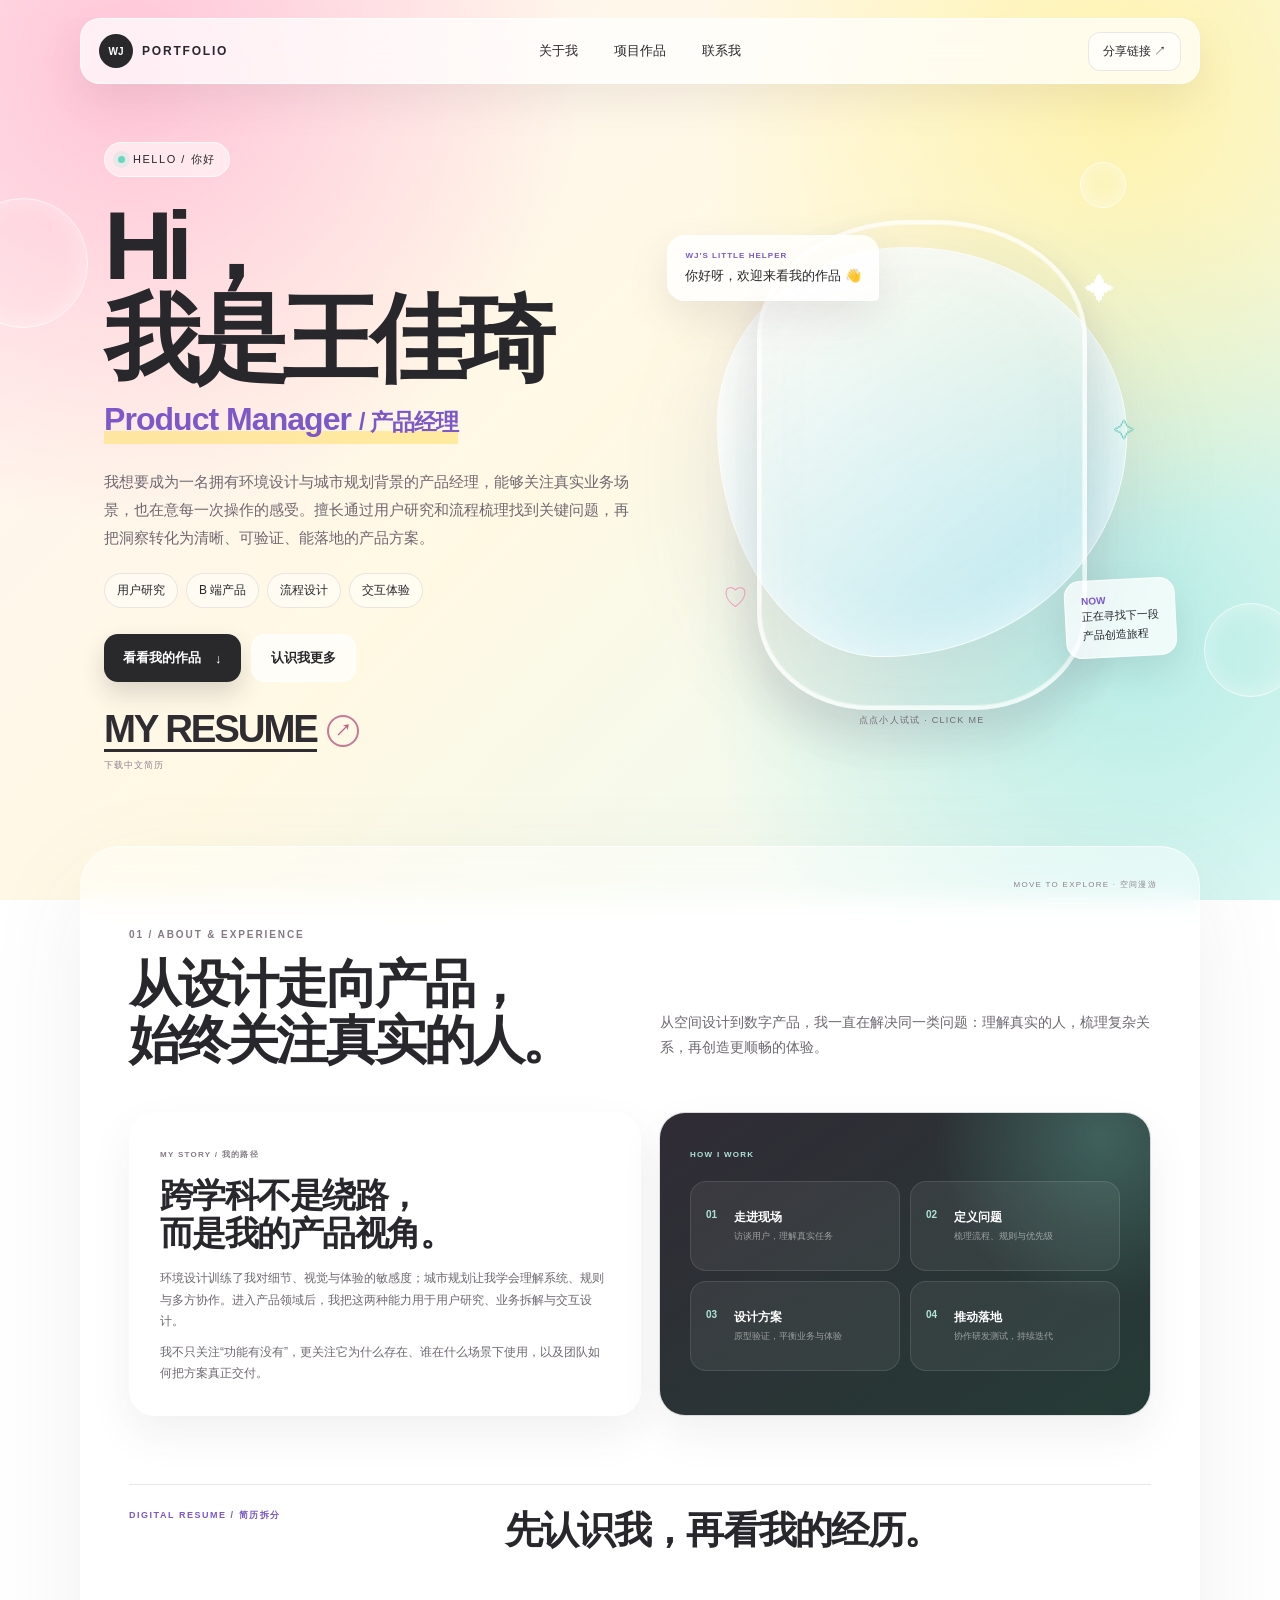
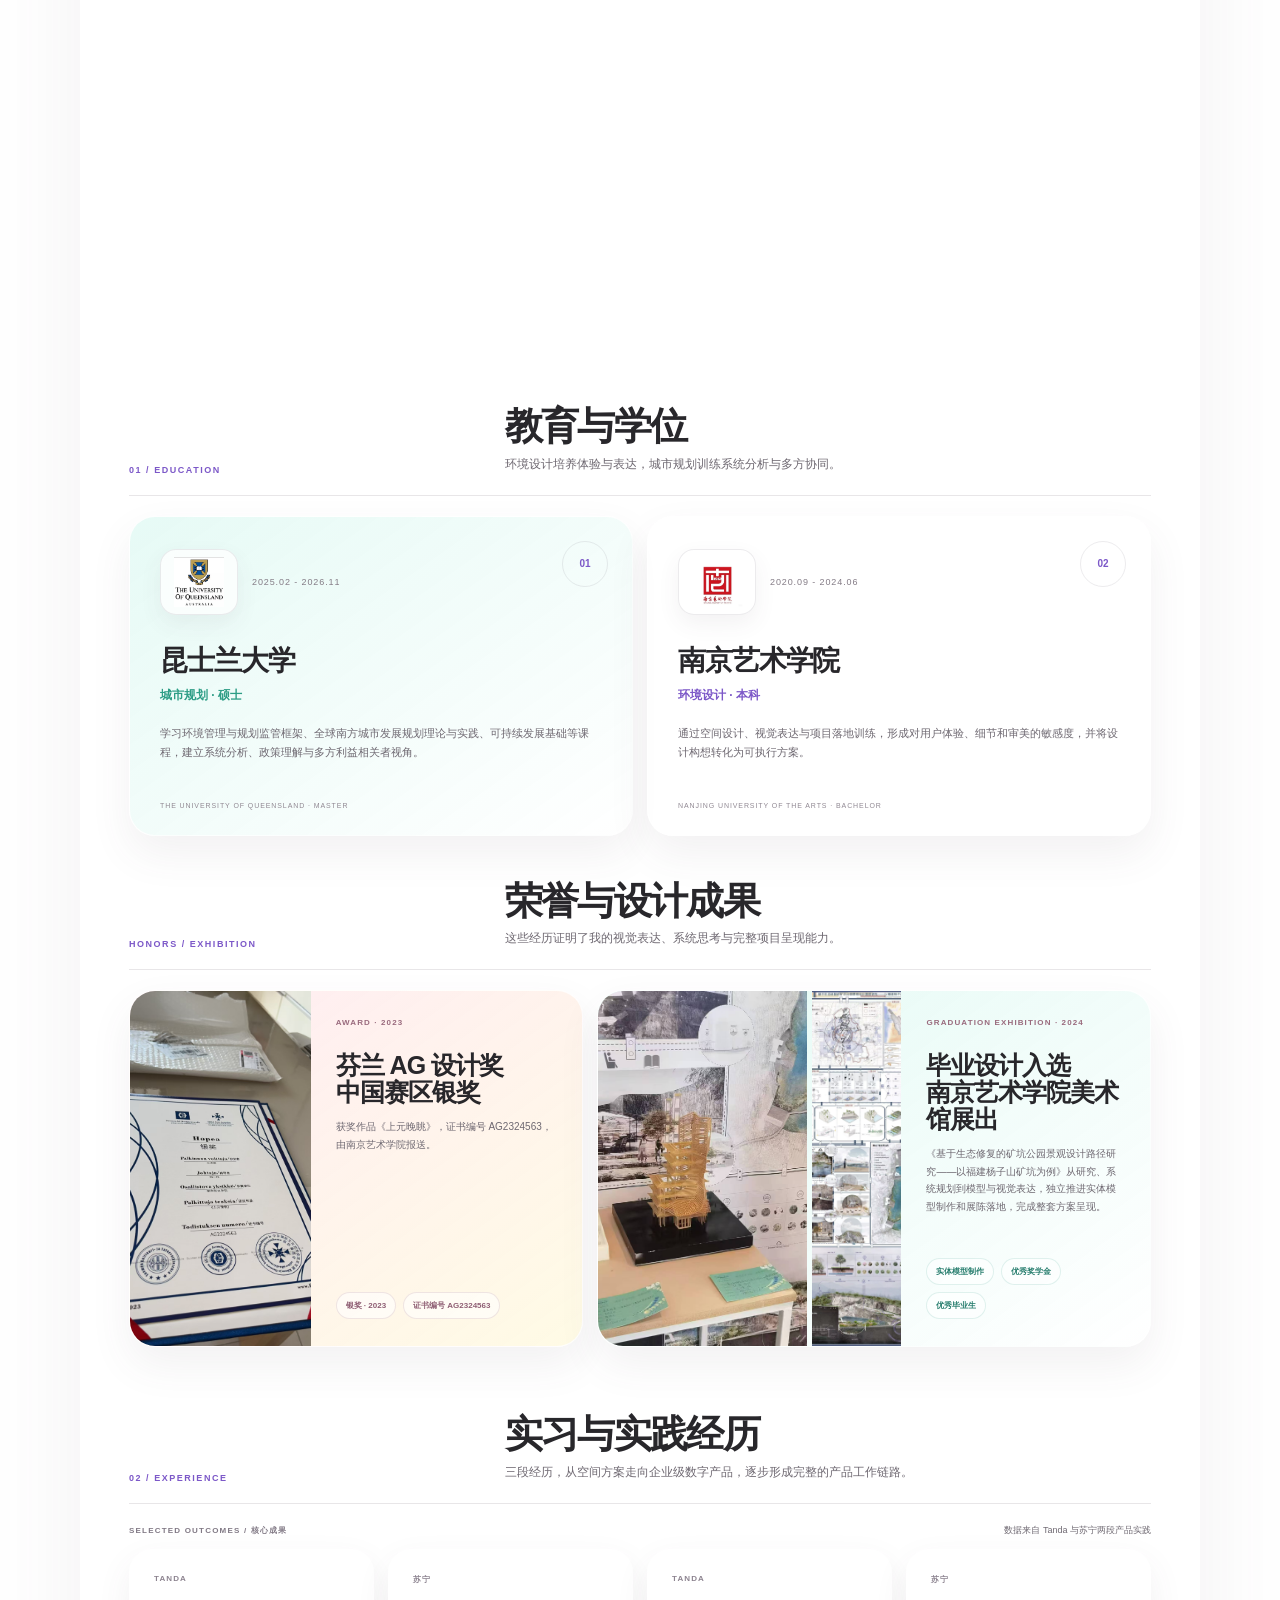
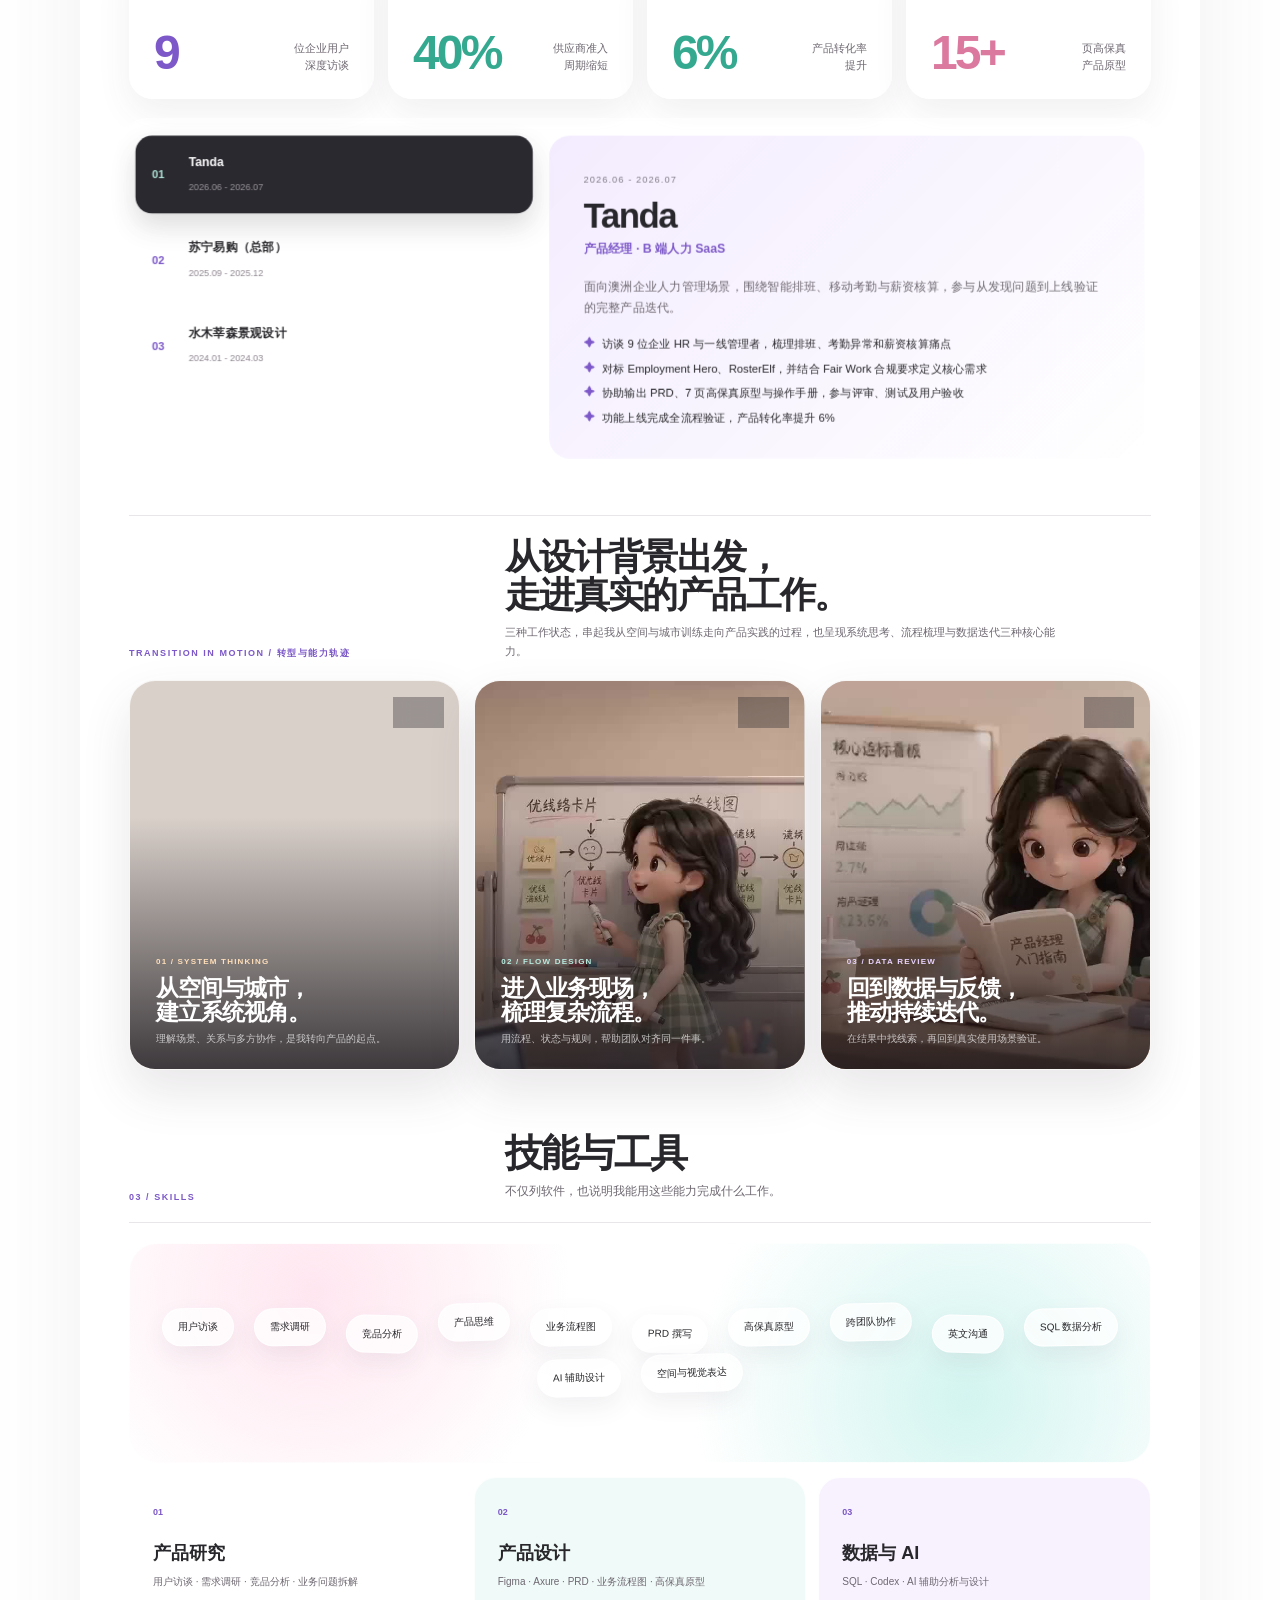
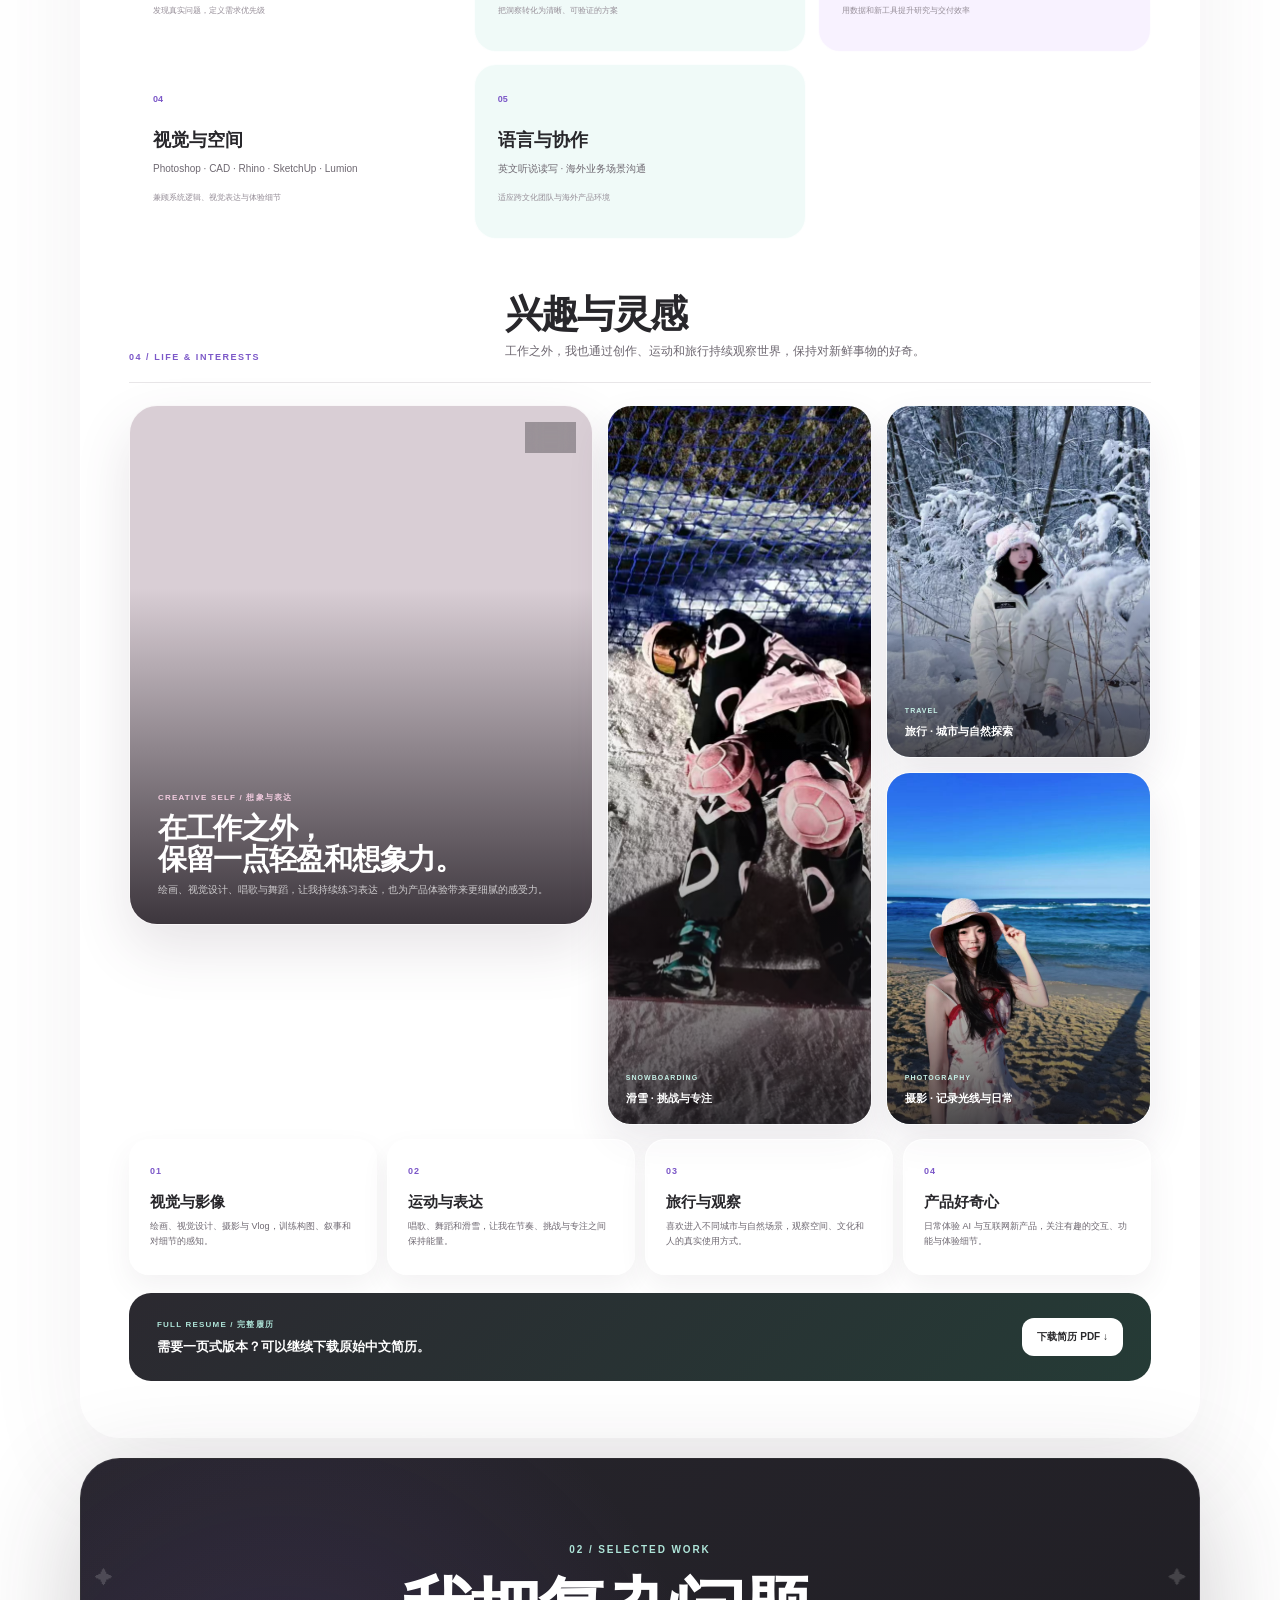
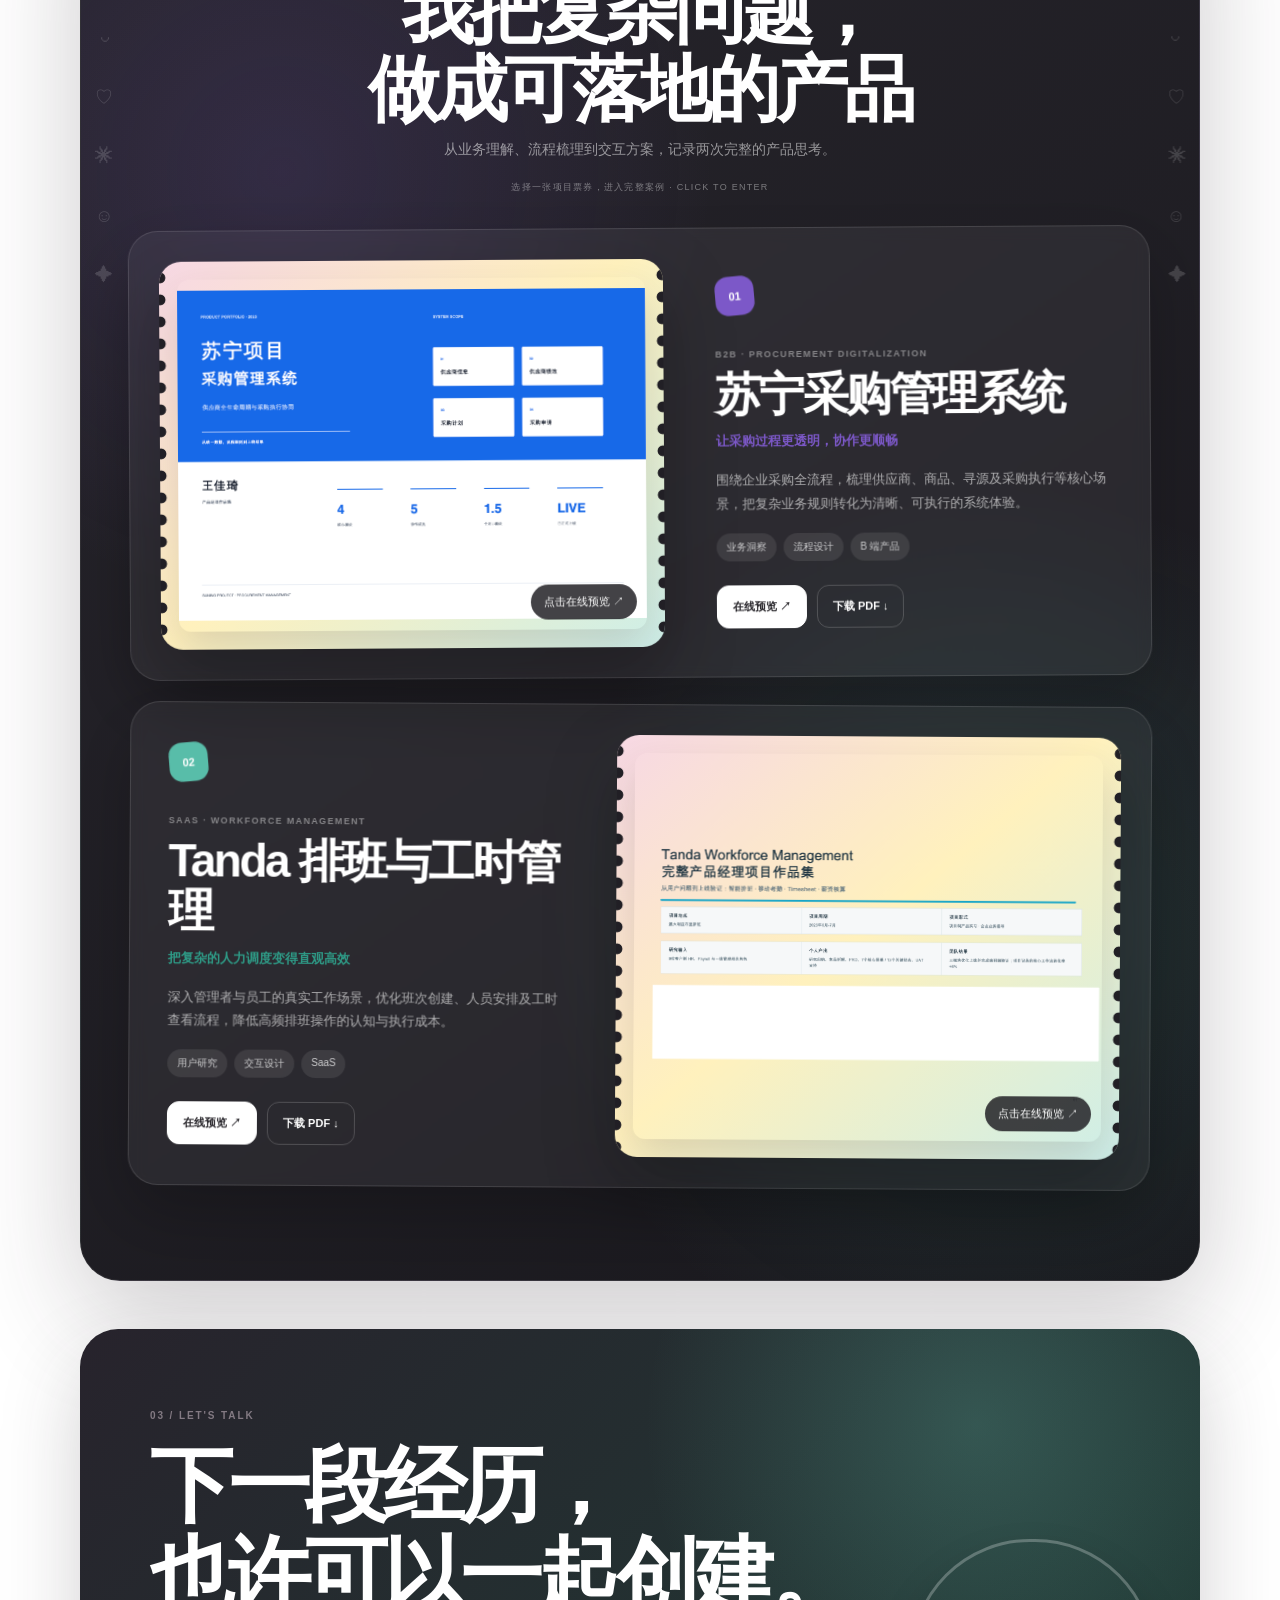
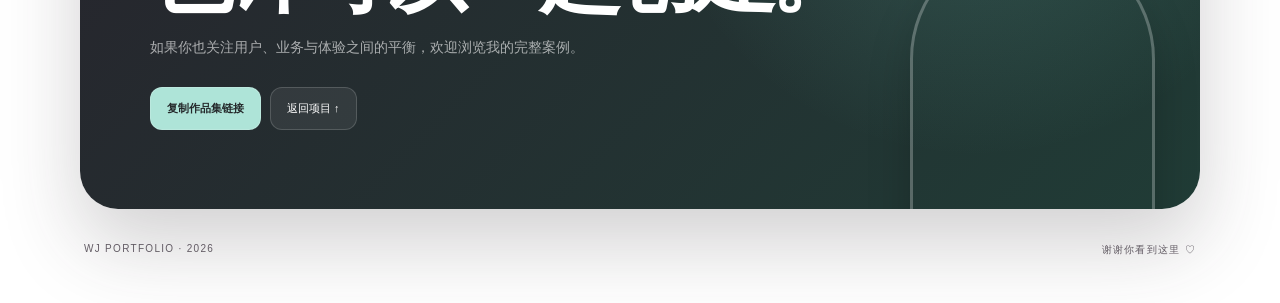
==== commit 0dbc3bf3: "Add interests and inspiration gallery" ====
--- a/index.html
+++ b/index.html
@@ -8,7 +8,7 @@
   <meta property="og:title" content="王佳琦 · 产品经理作品集">
   <meta property="og:description" content="把复杂问题，做成清晰的产品。">
   <meta property="og:image" content="https://jiaqiw588-code.github.io/product-portfolio/og.jpg">
-  <link rel="stylesheet" href="style.css?v=school-logos-20260807">
+  <link rel="stylesheet" href="style.css?v=interests-20260807">
 </head>
 <body>
   <main id="top">
@@ -64,16 +64,21 @@
         </div>
         <article class="experience-detail purple" role="tabpanel"><span class="experience-period">2026.06 - 2026.07</span><h3>Tanda</h3><strong>产品经理 · B 端人力 SaaS</strong><p>面向澳洲企业人力管理场景，围绕智能排班、移动考勤与薪资核算，参与从发现问题到上线验证的完整产品迭代。</p><ul><li>访谈 9 位企业 HR 与一线管理者，梳理排班、考勤异常和薪资核算痛点</li><li>对标 Employment Hero、RosterElf，并结合 Fair Work 合规要求定义核心需求</li><li>协助输出 PRD、7 页高保真原型与操作手册，参与评审、测试及用户验收</li><li>功能上线完成全流程验证，产品转化率提升 6%</li></ul></article>
       </div>
-      <div class="product-moments-heading"><span>TRANSITION IN MOTION / 转型与能力轨迹</span><div><h3>从设计背景出发，<br>走进真实的产品工作。</h3><p>四种工作状态，串起我从空间与视觉训练走向产品实践的过程，也呈现系统思考、设计表达、流程梳理与数据迭代四种核心能力。</p></div></div>
+      <div class="product-moments-heading"><span>TRANSITION IN MOTION / 转型与能力轨迹</span><div><h3>从设计背景出发，<br>走进真实的产品工作。</h3><p>三种工作状态，串起我从空间与城市训练走向产品实践的过程，也呈现系统思考、流程梳理与数据迭代三种核心能力。</p></div></div>
       <div class="product-moments capability-journey">
         <article class="product-moment system-moment"><video src="ip-motion-planning.mp4" autoplay muted loop playsinline preload="metadata"></video><button class="moment-toggle" type="button" aria-label="暂停视频">暂停</button><div><span>01 / SYSTEM THINKING</span><h4>从空间与城市，<br>建立系统视角。</h4><p>理解场景、关系与多方协作，是我转向产品的起点。</p></div></article>
-        <article class="product-moment creative-moment"><video src="ip-motion-personality.mp4" autoplay muted loop playsinline preload="metadata"></video><button class="moment-toggle" type="button" aria-label="暂停视频">暂停</button><div><span>02 / DESIGN &amp; MAKING</span><h4>保留设计表达，<br>也把想法做出来。</h4><p>把审美、叙事与动手实现，转化为更完整的产品体验。</p></div></article>
-        <article class="product-moment workflow-moment"><video src="ip-motion-workflow.mp4" poster="ip-motion-workflow-poster.jpg" autoplay muted loop playsinline preload="metadata"></video><button class="moment-toggle" type="button" aria-label="暂停视频">暂停</button><div><span>03 / FLOW DESIGN</span><h4>进入业务现场，<br>梳理复杂流程。</h4><p>用流程、状态与规则，帮助团队对齐同一件事。</p></div></article>
-        <article class="product-moment insight-moment"><video src="ip-motion-insight.mp4" poster="ip-motion-insight-poster.jpg" autoplay muted loop playsinline preload="metadata"></video><button class="moment-toggle" type="button" aria-label="暂停视频">暂停</button><div><span>04 / DATA REVIEW</span><h4>回到数据与反馈，<br>推动持续迭代。</h4><p>在结果中找线索，再回到真实使用场景验证。</p></div></article>
+        <article class="product-moment workflow-moment"><video src="ip-motion-workflow.mp4" poster="ip-motion-workflow-poster.jpg" autoplay muted loop playsinline preload="metadata"></video><button class="moment-toggle" type="button" aria-label="暂停视频">暂停</button><div><span>02 / FLOW DESIGN</span><h4>进入业务现场，<br>梳理复杂流程。</h4><p>用流程、状态与规则，帮助团队对齐同一件事。</p></div></article>
+        <article class="product-moment insight-moment"><video src="ip-motion-insight.mp4" poster="ip-motion-insight-poster.jpg" autoplay muted loop playsinline preload="metadata"></video><button class="moment-toggle" type="button" aria-label="暂停视频">暂停</button><div><span>03 / DATA REVIEW</span><h4>回到数据与反馈，<br>推动持续迭代。</h4><p>在结果中找线索，再回到真实使用场景验证。</p></div></article>
       </div>
       <div class="resume-section-heading skills-heading"><span>03 / SKILLS</span><div><h3>技能与工具</h3><p>不仅列软件，也说明我能用这些能力完成什么工作。</p></div></div>
       <div class="skills-cloud" aria-label="核心技能"><span>用户访谈</span><span>需求调研</span><span>竞品分析</span><span>产品思维</span><span>业务流程图</span><span>PRD 撰写</span><span>高保真原型</span><span>跨团队协作</span><span>英文沟通</span><span>SQL 数据分析</span><span>AI 辅助设计</span><span>空间与视觉表达</span></div>
       <div class="skill-groups"><article><span>01</span><h4>产品研究</h4><p>用户访谈 · 需求调研 · 竞品分析 · 业务问题拆解</p><small>发现真实问题，定义需求优先级</small></article><article><span>02</span><h4>产品设计</h4><p>Figma · Axure · PRD · 业务流程图 · 高保真原型</p><small>把洞察转化为清晰、可验证的方案</small></article><article><span>03</span><h4>数据与 AI</h4><p>SQL · Codex · AI 辅助分析与设计</p><small>用数据和新工具提升研究与交付效率</small></article><article><span>04</span><h4>视觉与空间</h4><p>Photoshop · CAD · Rhino · SketchUp · Lumion</p><small>兼顾系统逻辑、视觉表达与体验细节</small></article><article><span>05</span><h4>语言与协作</h4><p>英文听说读写 · 海外业务场景沟通</p><small>适应跨文化团队与海外产品环境</small></article></div>
+      <div class="resume-section-heading interests-heading" id="interests"><span>04 / LIFE &amp; INTERESTS</span><div><h3>兴趣与灵感</h3><p>工作之外，我也通过创作、运动和旅行持续观察世界，保持对新鲜事物的好奇。</p></div></div>
+      <div class="interest-showcase">
+        <article class="interest-ip-card"><video src="ip-motion-personality.mp4" autoplay muted loop playsinline preload="metadata"></video><button class="moment-toggle" type="button" aria-label="暂停视频">暂停</button><div><span>CREATIVE SELF / 想象与表达</span><h4>在工作之外，<br>保留一点轻盈和想象力。</h4><p>绘画、视觉设计、唱歌与舞蹈，让我持续练习表达，也为产品体验带来更细腻的感受力。</p></div></article>
+        <div class="interest-photo-grid" aria-label="生活兴趣照片"><a class="interest-photo interest-snowboard" href="interest-snowboard.jpg" target="_blank" rel="noreferrer"><img src="interest-snowboard.jpg" alt="王佳琦体验滑雪"><span>SNOWBOARDING</span><strong>滑雪 · 挑战与专注</strong></a><a class="interest-photo" href="interest-winter.jpg" target="_blank" rel="noreferrer"><img src="interest-winter.jpg" alt="王佳琦在雪地旅行"><span>TRAVEL</span><strong>旅行 · 城市与自然探索</strong></a><a class="interest-photo" href="interest-photography.jpg" target="_blank" rel="noreferrer"><img src="interest-photography.jpg" alt="王佳琦在海边拍摄生活照片"><span>PHOTOGRAPHY</span><strong>摄影 · 记录光线与日常</strong></a></div>
+      </div>
+      <div class="interest-notes"><article><span>01</span><h4>视觉与影像</h4><p>绘画、视觉设计、摄影与 Vlog，训练构图、叙事和对细节的感知。</p></article><article><span>02</span><h4>运动与表达</h4><p>唱歌、舞蹈和滑雪，让我在节奏、挑战与专注之间保持能量。</p></article><article><span>03</span><h4>旅行与观察</h4><p>喜欢进入不同城市与自然场景，观察空间、文化和人的真实使用方式。</p></article><article><span>04</span><h4>产品好奇心</h4><p>日常体验 AI 与互联网新产品，关注有趣的交互、功能与体验细节。</p></article></div>
       <div class="resume-download-strip"><div><span>FULL RESUME / 完整履历</span><strong>需要一页式版本？可以继续下载原始中文简历。</strong></div><a href="wang-jiaqi-resume.pdf" download>下载简历 PDF ↓</a></div>
     </section>
 
@@ -102,6 +107,6 @@
       </section>
     </div>
   </main>
-  <script src="script.js?v=product-moments-20260807"></script>
+  <script src="script.js?v=interests-20260807"></script>
 </body>
 </html>
--- a/style.css
+++ b/style.css
@@ -33,3 +33,6 @@
 .system-moment>div span{color:#ffdfb8}.creative-moment>div span{color:#f4c5db}.creative-moment video{object-position:53% center}
 .award-feature .honor-tags b{color:#8f5f74;border-color:rgba(154,107,126,.16)}
 .identity-only .identity-card{min-height:340px;transform:none;transition:box-shadow .3s ease}.identity-layout{flex:1;display:grid;grid-template-columns:minmax(290px,.84fr) minmax(360px,1.16fr);gap:54px;align-items:stretch;margin-top:30px}.identity-title-block{display:flex;flex-direction:column;padding:8px 46px 4px 0;border-right:1px solid rgba(255,255,255,.13)}.identity-card .identity-name{margin:0 0 13px;color:#aee4d8;font-size:9px;font-weight:800;letter-spacing:.14em}.identity-card h3{margin:0 0 11px;font-size:clamp(44px,5vw,62px);line-height:.98;letter-spacing:-.065em}.identity-title-block>strong{max-width:320px;color:#fff;font-size:13px;line-height:1.55}.identity-tags{display:flex;flex-wrap:wrap;gap:7px;margin-top:auto;padding-top:28px}.identity-summary{display:flex;flex-direction:column;justify-content:center;padding:10px 8px 4px 0}.identity-summary>span{color:rgba(174,228,216,.82);font-size:8px;font-weight:850;letter-spacing:.15em}.identity-summary>p{max-width:560px;margin:19px 0 25px;color:rgba(255,255,255,.75);font-size:13px;line-height:1.9}.identity-principles{display:grid;grid-template-columns:repeat(3,1fr);gap:8px}.identity-principles b{min-height:62px;padding:13px 12px;display:grid;align-content:center;gap:6px;border:1px solid rgba(255,255,255,.11);border-radius:14px;background:rgba(255,255,255,.055);color:rgba(255,255,255,.78);font-size:10px;font-weight:650}.identity-principles i{color:#aee4d8;font-size:8px;font-style:normal;letter-spacing:.1em}@media(max-width:850px){.identity-layout{grid-template-columns:1fr;gap:26px}.identity-title-block{padding:4px 0 27px;border-right:0;border-bottom:1px solid rgba(255,255,255,.13)}.identity-tags{margin-top:26px;padding-top:0}}@media(max-width:560px){.identity-layout{margin-top:24px}.identity-summary>p{font-size:12px}.identity-principles{grid-template-columns:1fr}.identity-principles b{min-height:54px;grid-template-columns:28px 1fr;align-items:center;gap:0}}
+
+/* Interests and inspiration */
+.capability-journey{grid-template-columns:repeat(3,1fr)}.capability-journey .product-moment{height:390px}.capability-journey .product-moment h4{font-size:23px}.interests-heading{margin-top:54px;scroll-margin-top:110px}.interest-showcase{margin-top:22px;display:grid;grid-template-columns:.92fr 1.08fr;gap:14px}.interest-ip-card{height:520px;position:relative;overflow:hidden;border:1px solid rgba(255,255,255,.84);border-radius:28px;background:#d9ced5;box-shadow:0 24px 56px rgba(82,67,88,.14)}.interest-ip-card video{width:100%;height:100%;display:block;object-fit:cover;object-position:53% center}.interest-ip-card:after{content:"";position:absolute;inset:35% 0 0;background:linear-gradient(transparent,rgba(31,25,32,.84));pointer-events:none}.interest-ip-card>div{position:absolute;z-index:2;left:28px;right:28px;bottom:26px;color:#fff}.interest-ip-card>div span{color:#f2cce0;font-size:8px;font-weight:850;letter-spacing:.15em}.interest-ip-card h4{margin:9px 0 8px;font-size:29px;line-height:1.06;letter-spacing:-.045em}.interest-ip-card p{max-width:470px;margin:0;color:rgba(255,255,255,.72);font-size:10px;line-height:1.6}.interest-photo-grid{min-width:0;display:grid;grid-template-columns:repeat(2,1fr);grid-template-rows:repeat(2,1fr);gap:14px}.interest-photo{min-width:0;position:relative;overflow:hidden;border:1px solid rgba(255,255,255,.84);border-radius:24px;background:#dbe2e6;box-shadow:0 20px 42px rgba(82,67,88,.11)}.interest-snowboard{grid-row:1/-1}.interest-photo:after{content:"";position:absolute;inset:45% 0 0;background:linear-gradient(transparent,rgba(28,25,31,.78));pointer-events:none}.interest-photo img{width:100%;height:100%;display:block;object-fit:cover;transition:transform .55s cubic-bezier(.2,.8,.2,1),filter .4s ease}.interest-photo:hover img,.interest-photo:focus-visible img{transform:scale(1.045);filter:saturate(1.08)}.interest-photo span,.interest-photo strong{position:absolute;z-index:2;left:18px;right:18px;color:#fff}.interest-photo span{bottom:43px;color:#c5efe5;font-size:7px;font-weight:850;letter-spacing:.15em}.interest-photo strong{bottom:18px;font-size:11px}.interest-notes{margin-top:14px;display:grid;grid-template-columns:repeat(4,1fr);gap:10px}.interest-notes article{min-height:136px;padding:20px;border:1px solid rgba(255,255,255,.84);border-radius:20px;background:rgba(255,255,255,.58);box-shadow:0 12px 28px rgba(82,67,88,.07)}.interest-notes span{color:var(--purple);font-size:9px;font-weight:850;letter-spacing:.12em}.interest-notes h4{margin:15px 0 7px;font-size:15px}.interest-notes p{margin:0;color:var(--muted);font-size:9px;line-height:1.65}@media(max-width:850px){.capability-journey{grid-template-columns:repeat(3,1fr)}.interest-showcase{grid-template-columns:1fr}.interest-ip-card,.interest-photo-grid{height:430px}.interest-notes{grid-template-columns:repeat(2,1fr)}}@media(max-width:560px){.product-moments,.capability-journey{grid-template-columns:1fr}.capability-journey .product-moment{height:300px}.capability-journey .product-moment h4{font-size:23px}.interest-ip-card{height:390px}.interest-ip-card>div{left:20px;right:20px;bottom:20px}.interest-ip-card h4{font-size:25px}.interest-photo-grid{height:auto;grid-template-columns:1fr;grid-template-rows:none}.interest-photo,.interest-snowboard{height:330px;grid-row:auto}.interest-notes{grid-template-columns:1fr}}
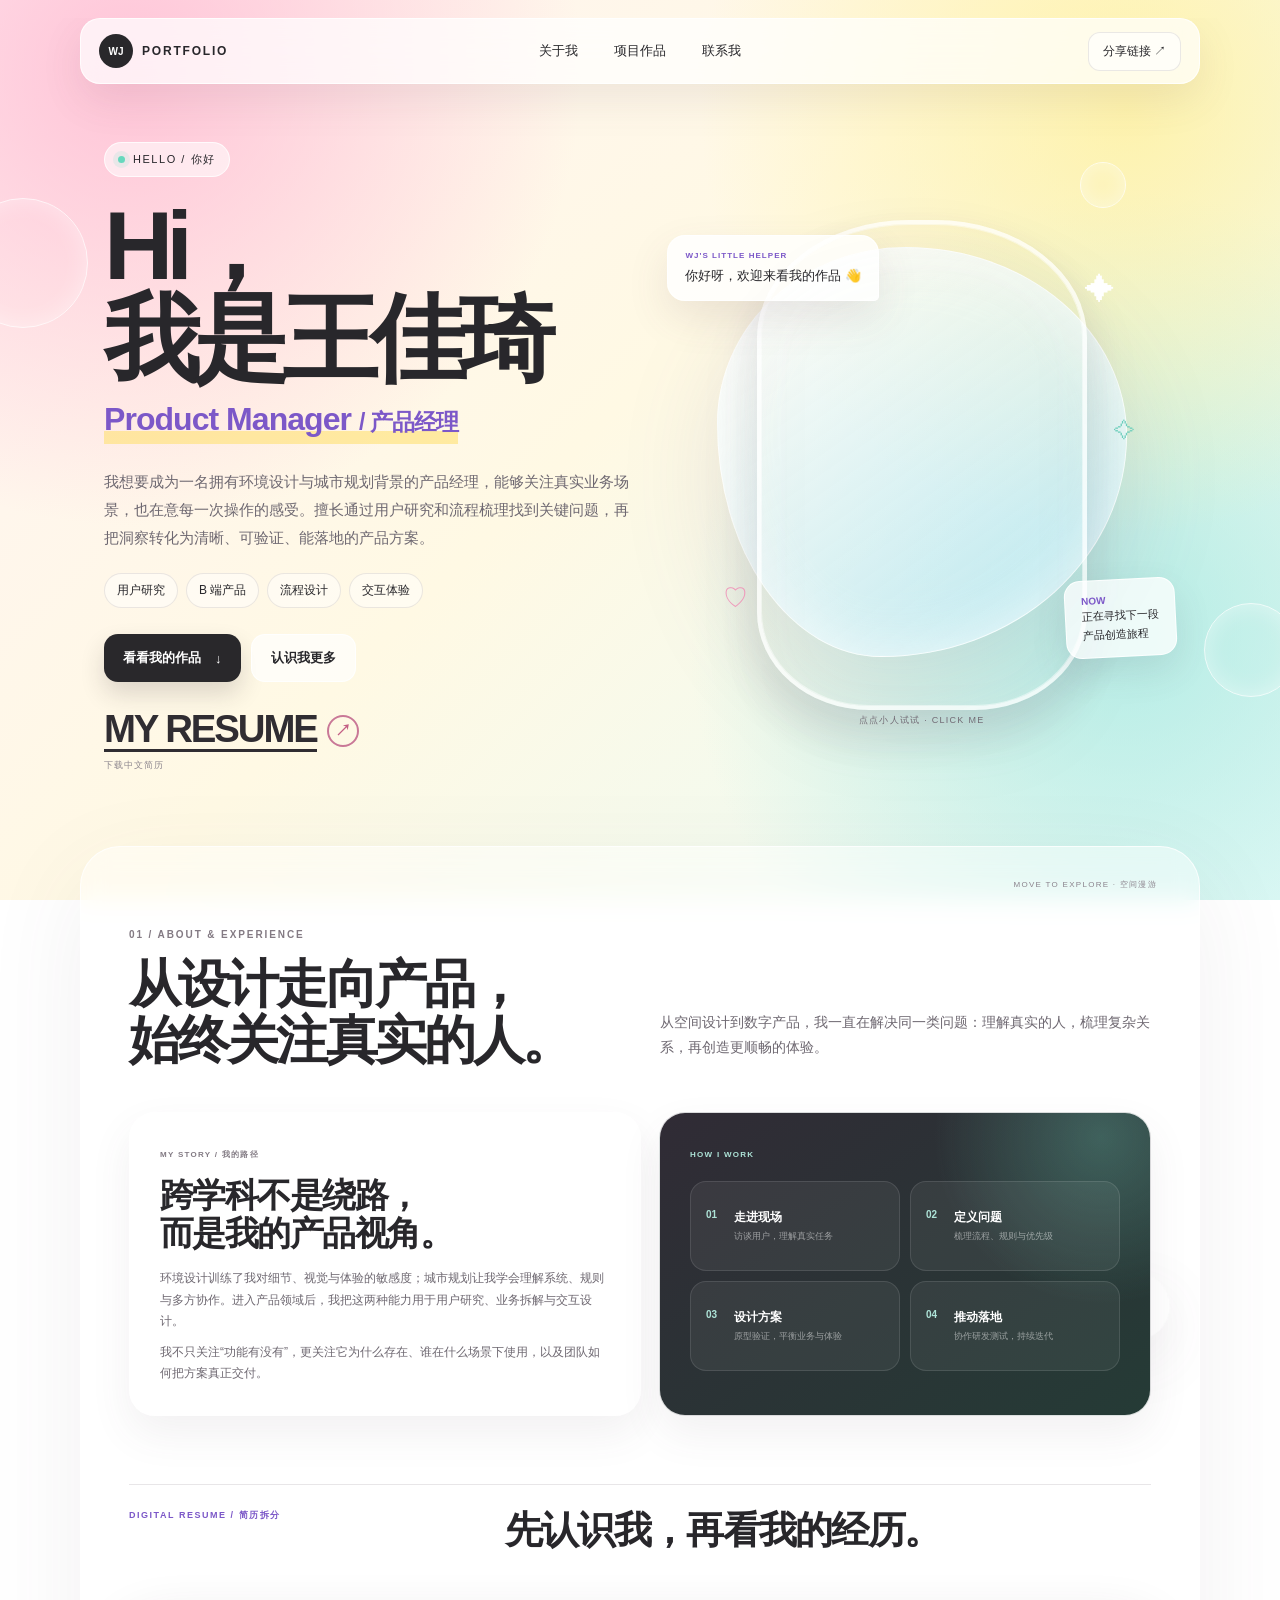
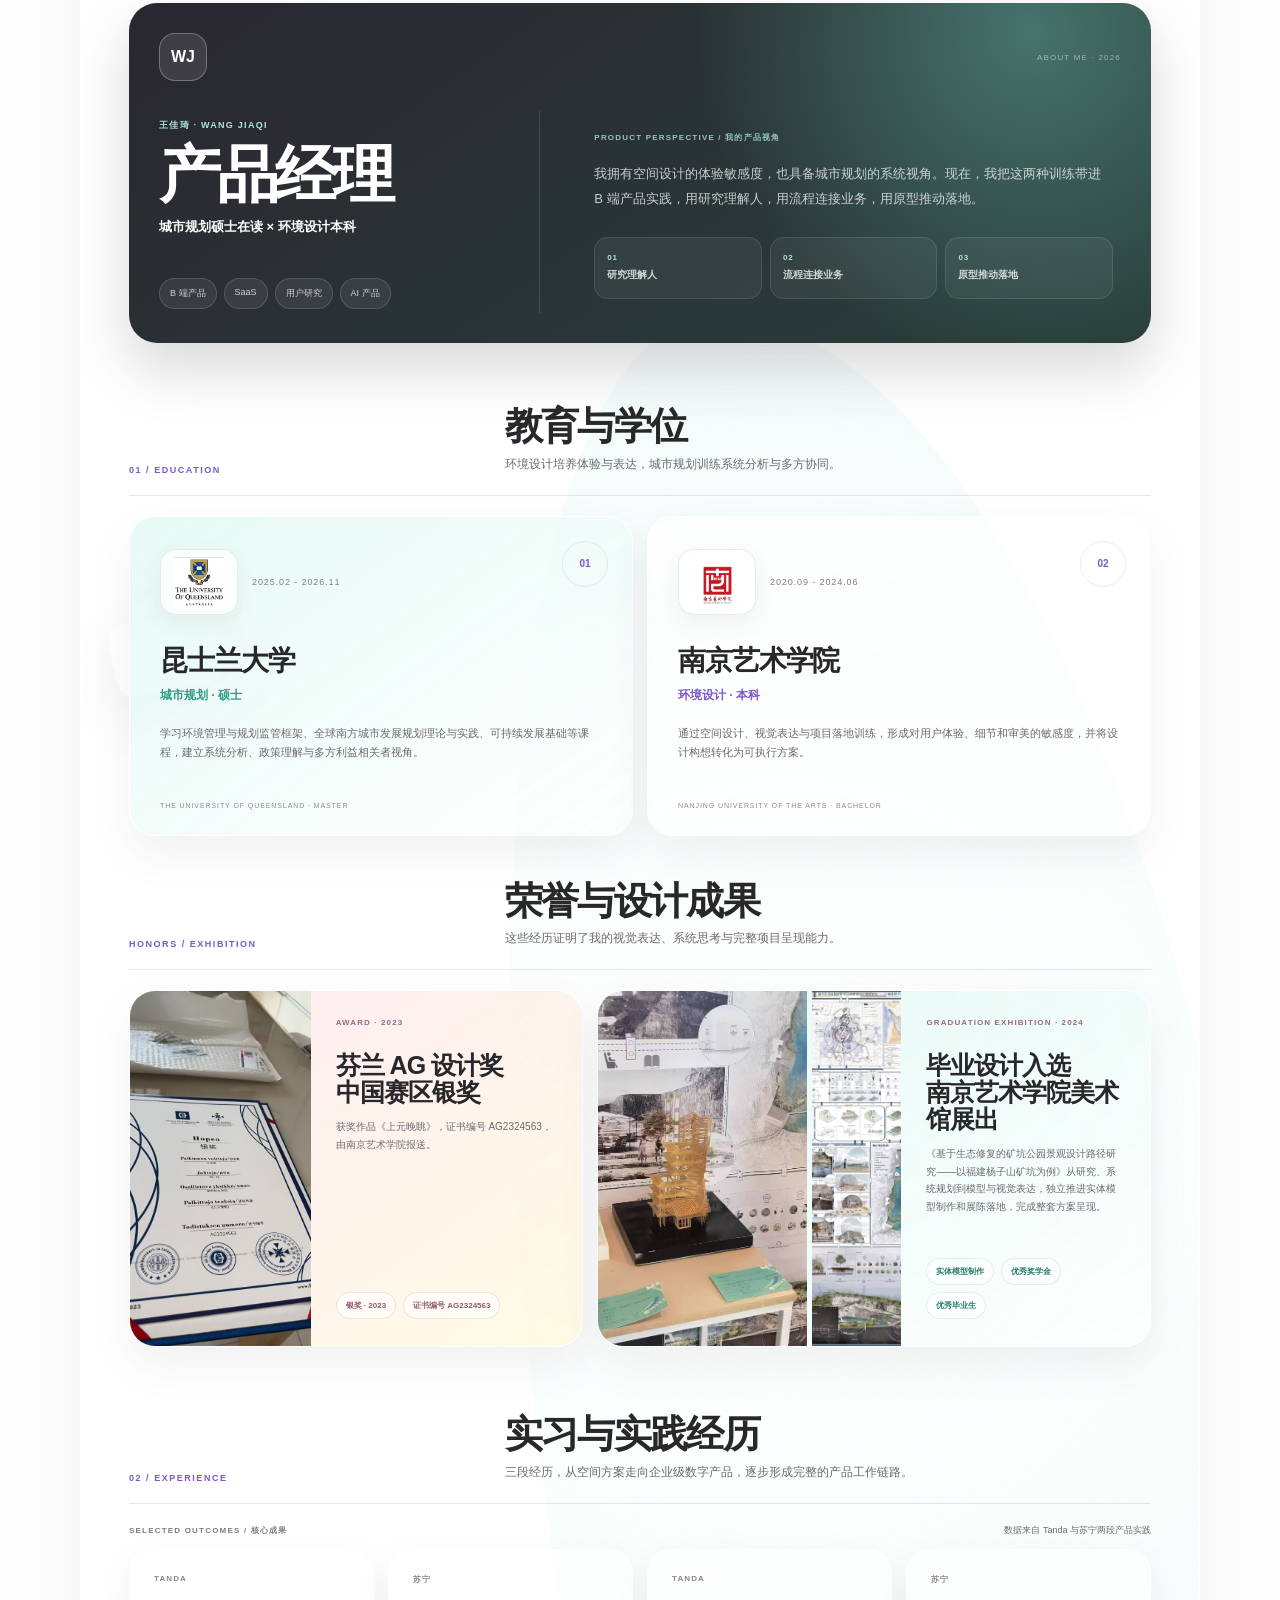
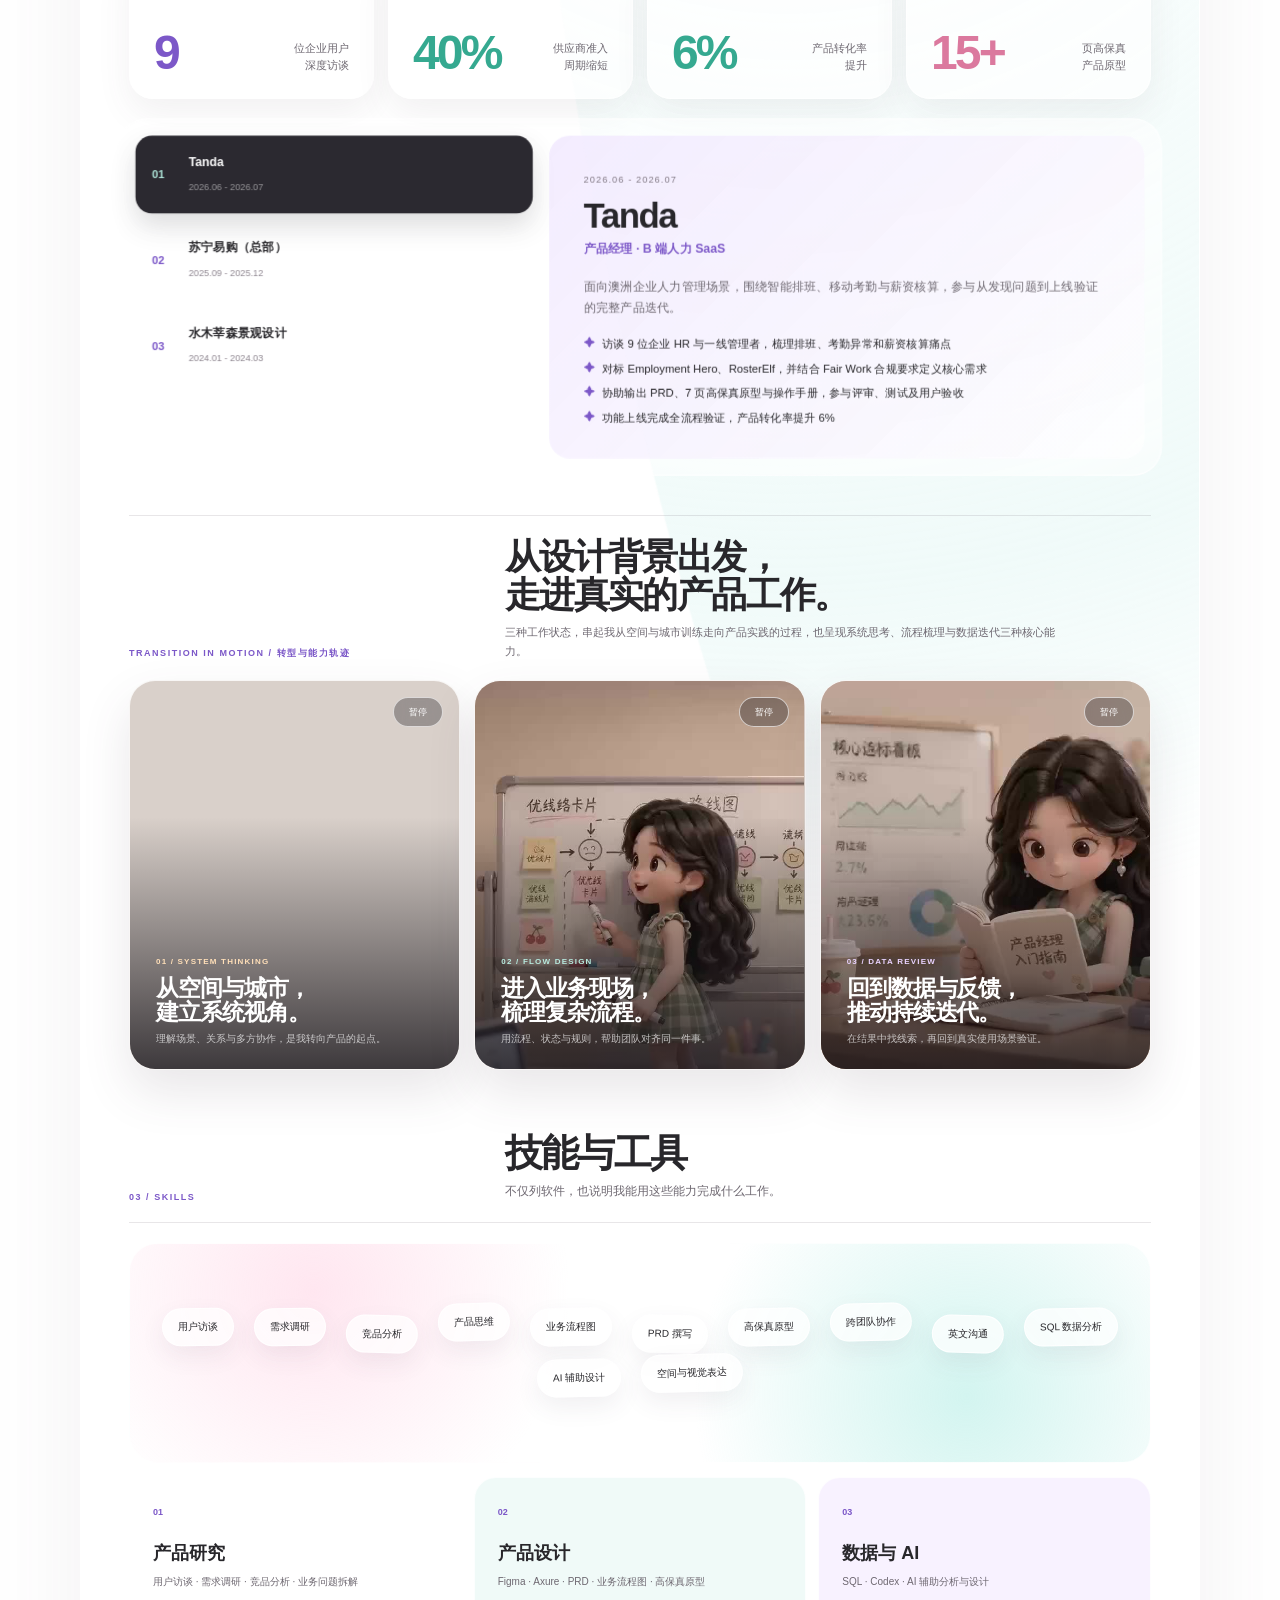
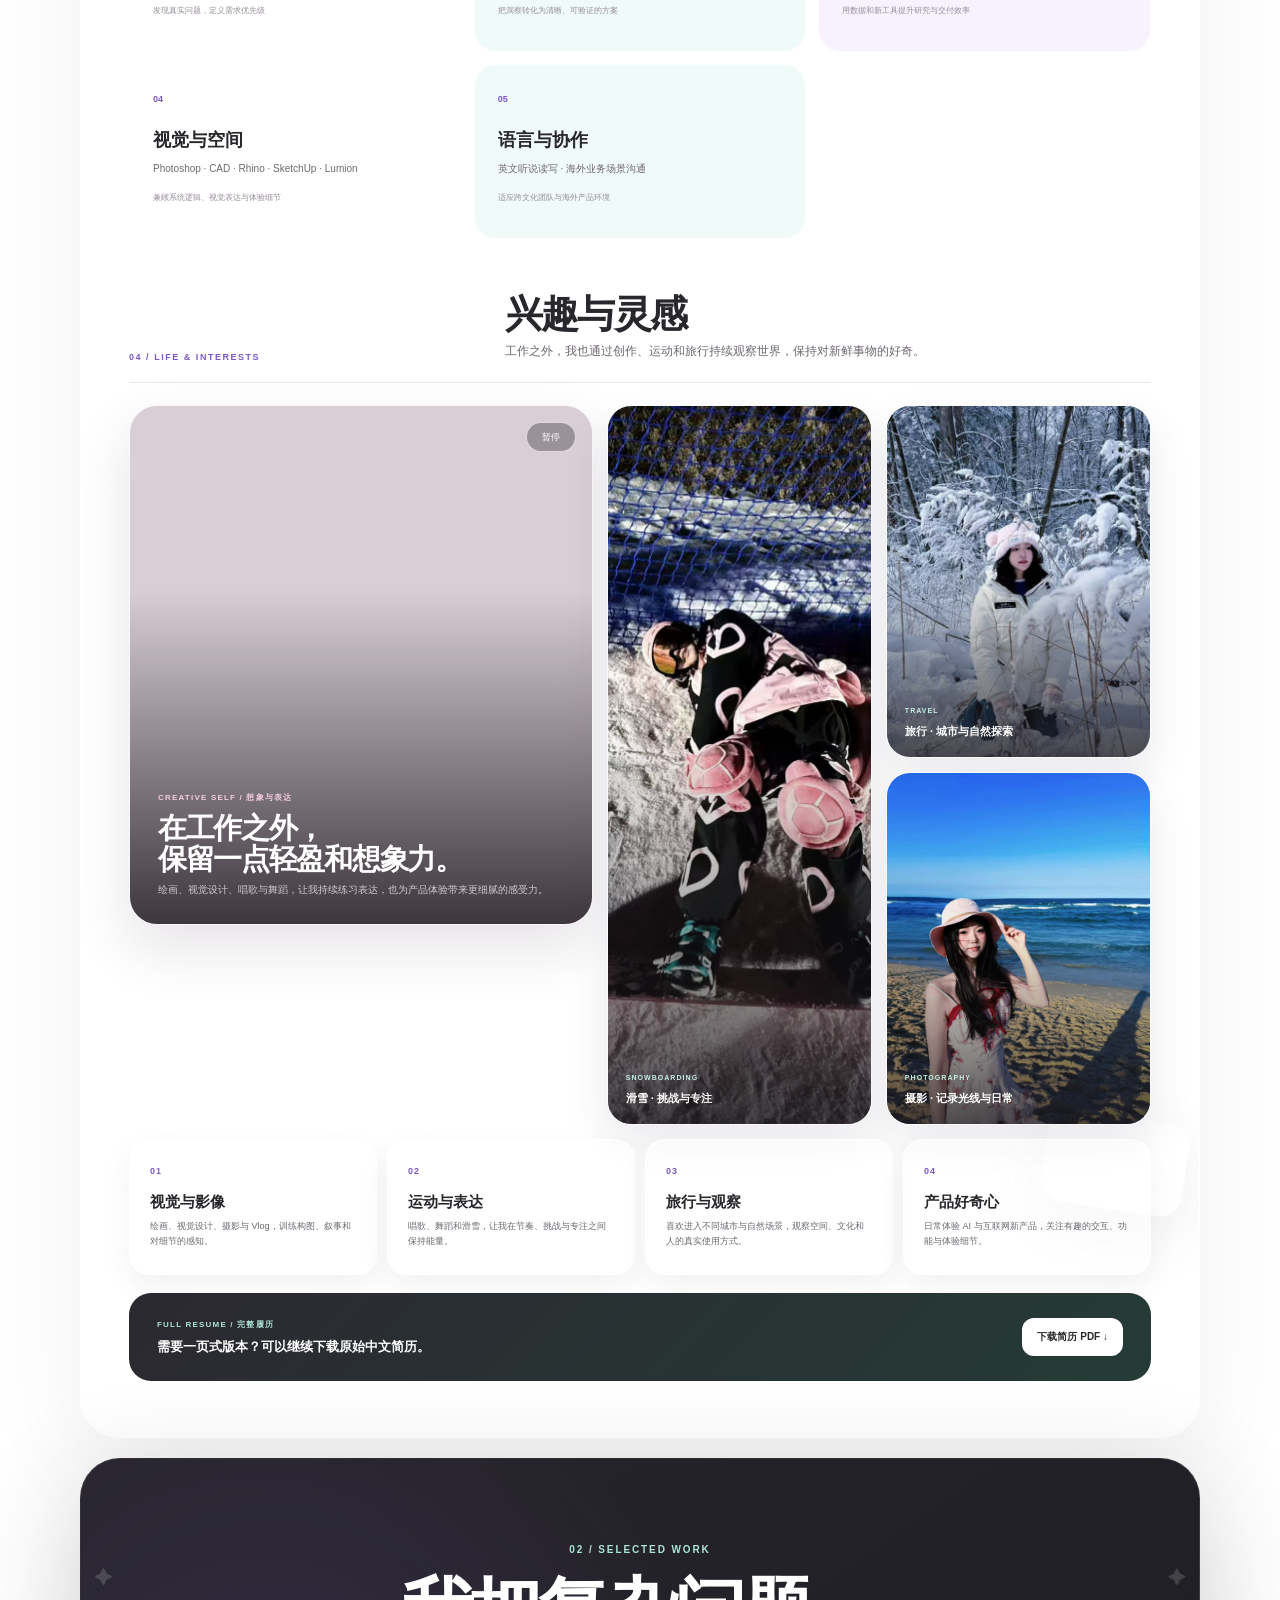
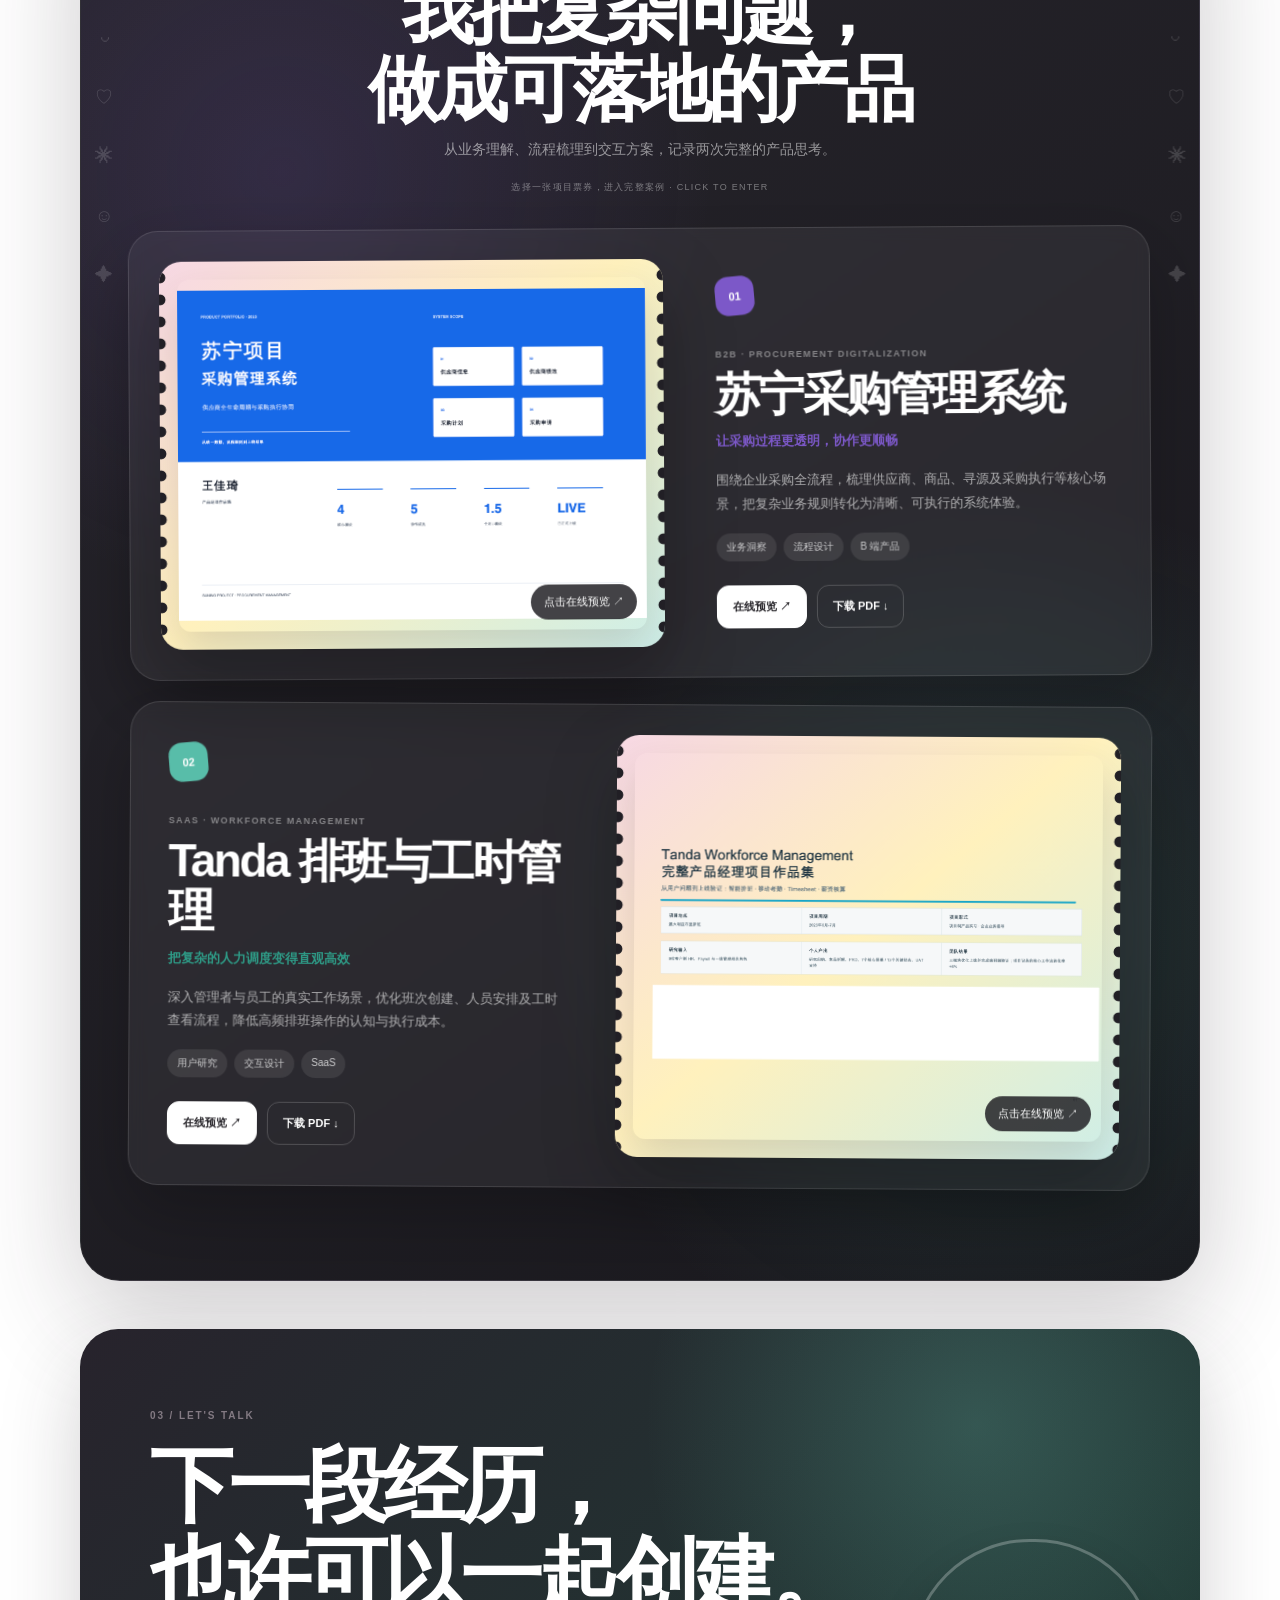
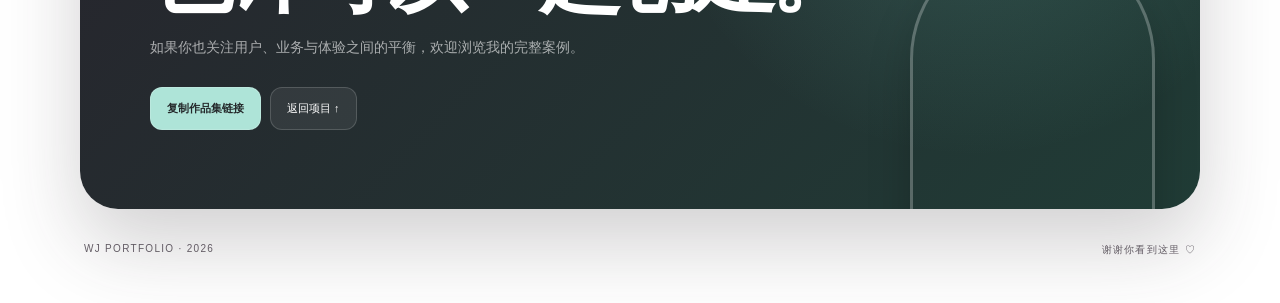
==== commit 633e2480: "Fix mobile profile visibility" ====
--- a/index.html
+++ b/index.html
@@ -39,7 +39,7 @@
       </div>
     </section>
 
-    <section class="profile" id="about" data-reveal>
+    <section class="profile" id="about">
       <div class="space-backdrop" aria-hidden="true"><i></i><i></i><i></i></div><span class="space-hint">MOVE TO EXPLORE · 空间漫游</span>
       <div class="section-intro profile-intro"><span>01 / ABOUT & EXPERIENCE</span><h2>从设计走向产品，<br>始终关注真实的人。</h2><p>从空间设计到数字产品，我一直在解决同一类问题：理解真实的人，梳理复杂关系，再创造更顺畅的体验。</p></div>
       <div class="profile-story-grid"><article class="story-copy"><span>MY STORY / 我的路径</span><h3>跨学科不是绕路，<br>而是我的产品视角。</h3><p>环境设计训练了我对细节、视觉与体验的敏感度；城市规划让我学会理解系统、规则与多方协作。进入产品领域后，我把这两种能力用于用户研究、业务拆解与交互设计。</p><p>我不只关注“功能有没有”，更关注它为什么存在、谁在什么场景下使用，以及团队如何把方案真正交付。</p></article><div class="work-method"><span>HOW I WORK</span><ol><li><b>01</b><strong>走进现场</strong><small>访谈用户，理解真实任务</small></li><li><b>02</b><strong>定义问题</strong><small>梳理流程、规则与优先级</small></li><li><b>03</b><strong>设计方案</strong><small>原型验证，平衡业务与体验</small></li><li><b>04</b><strong>推动落地</strong><small>协作研发测试，持续迭代</small></li></ol></div></div>
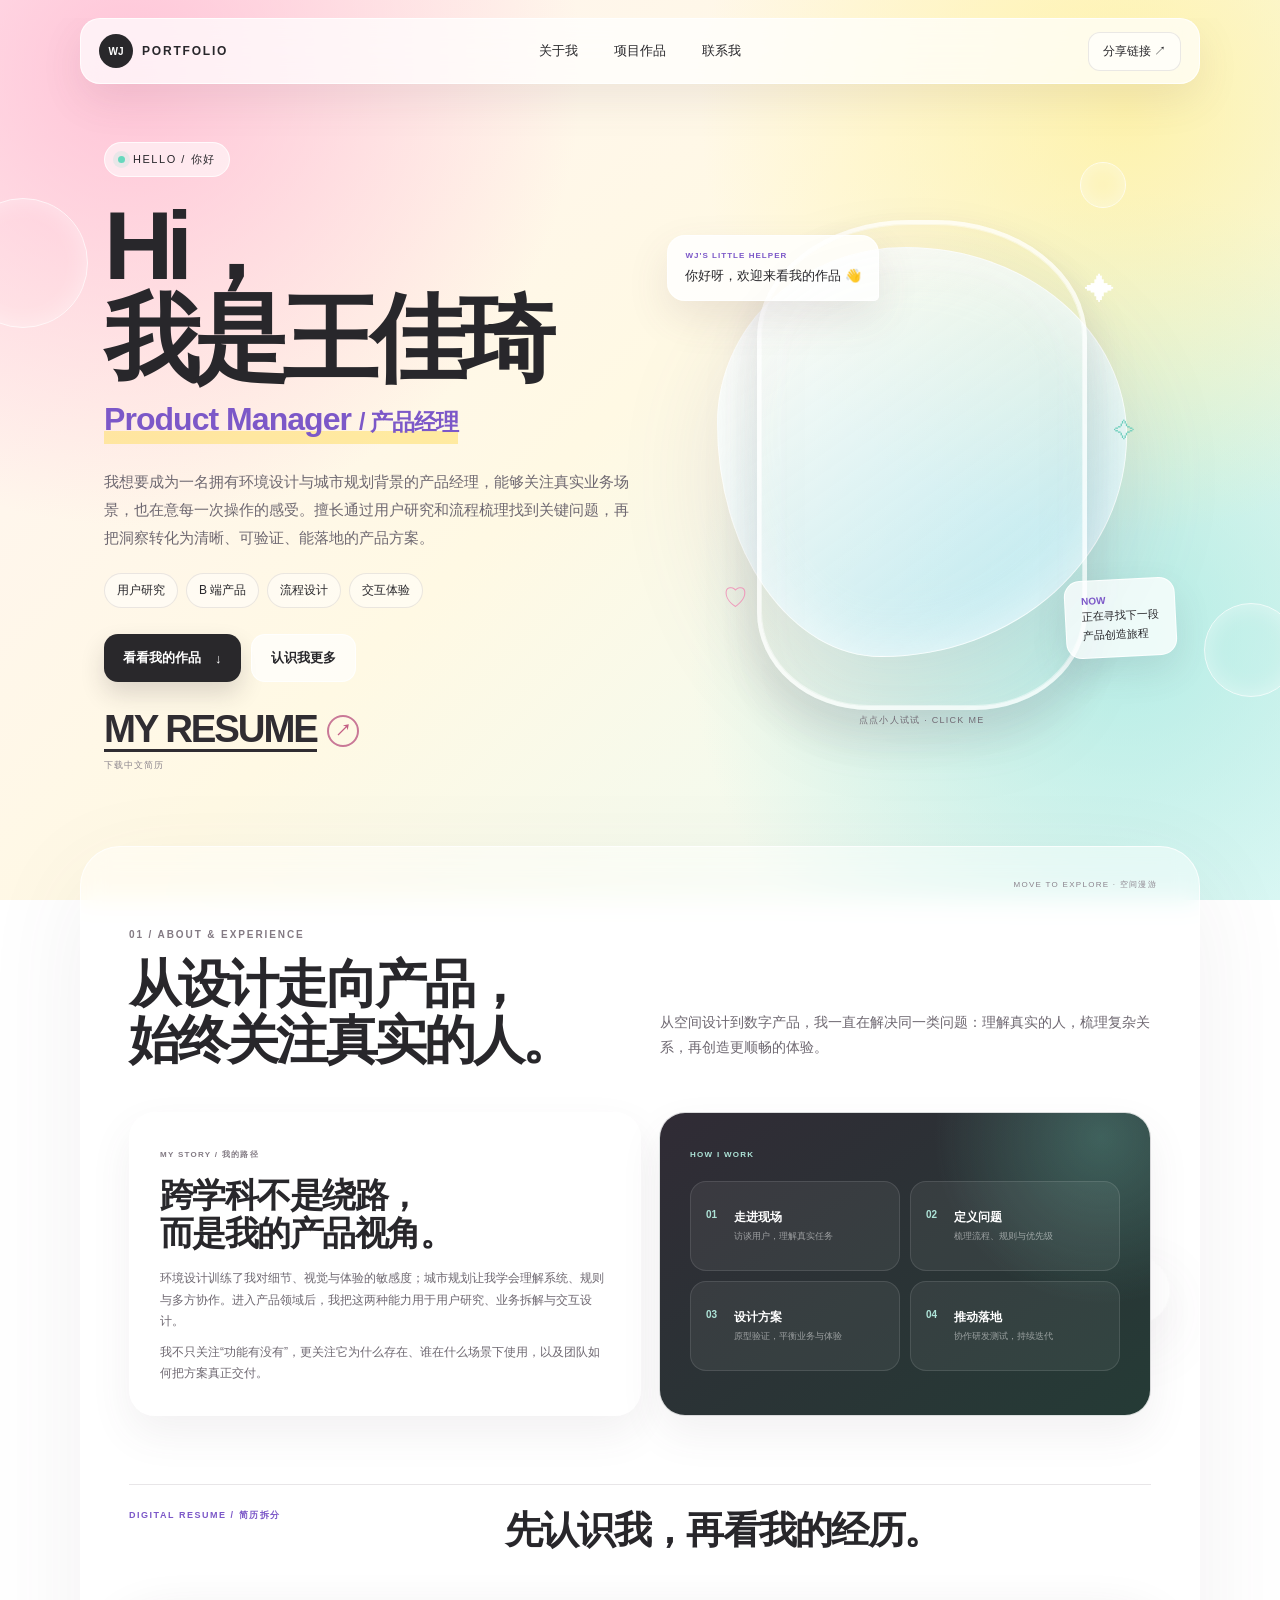
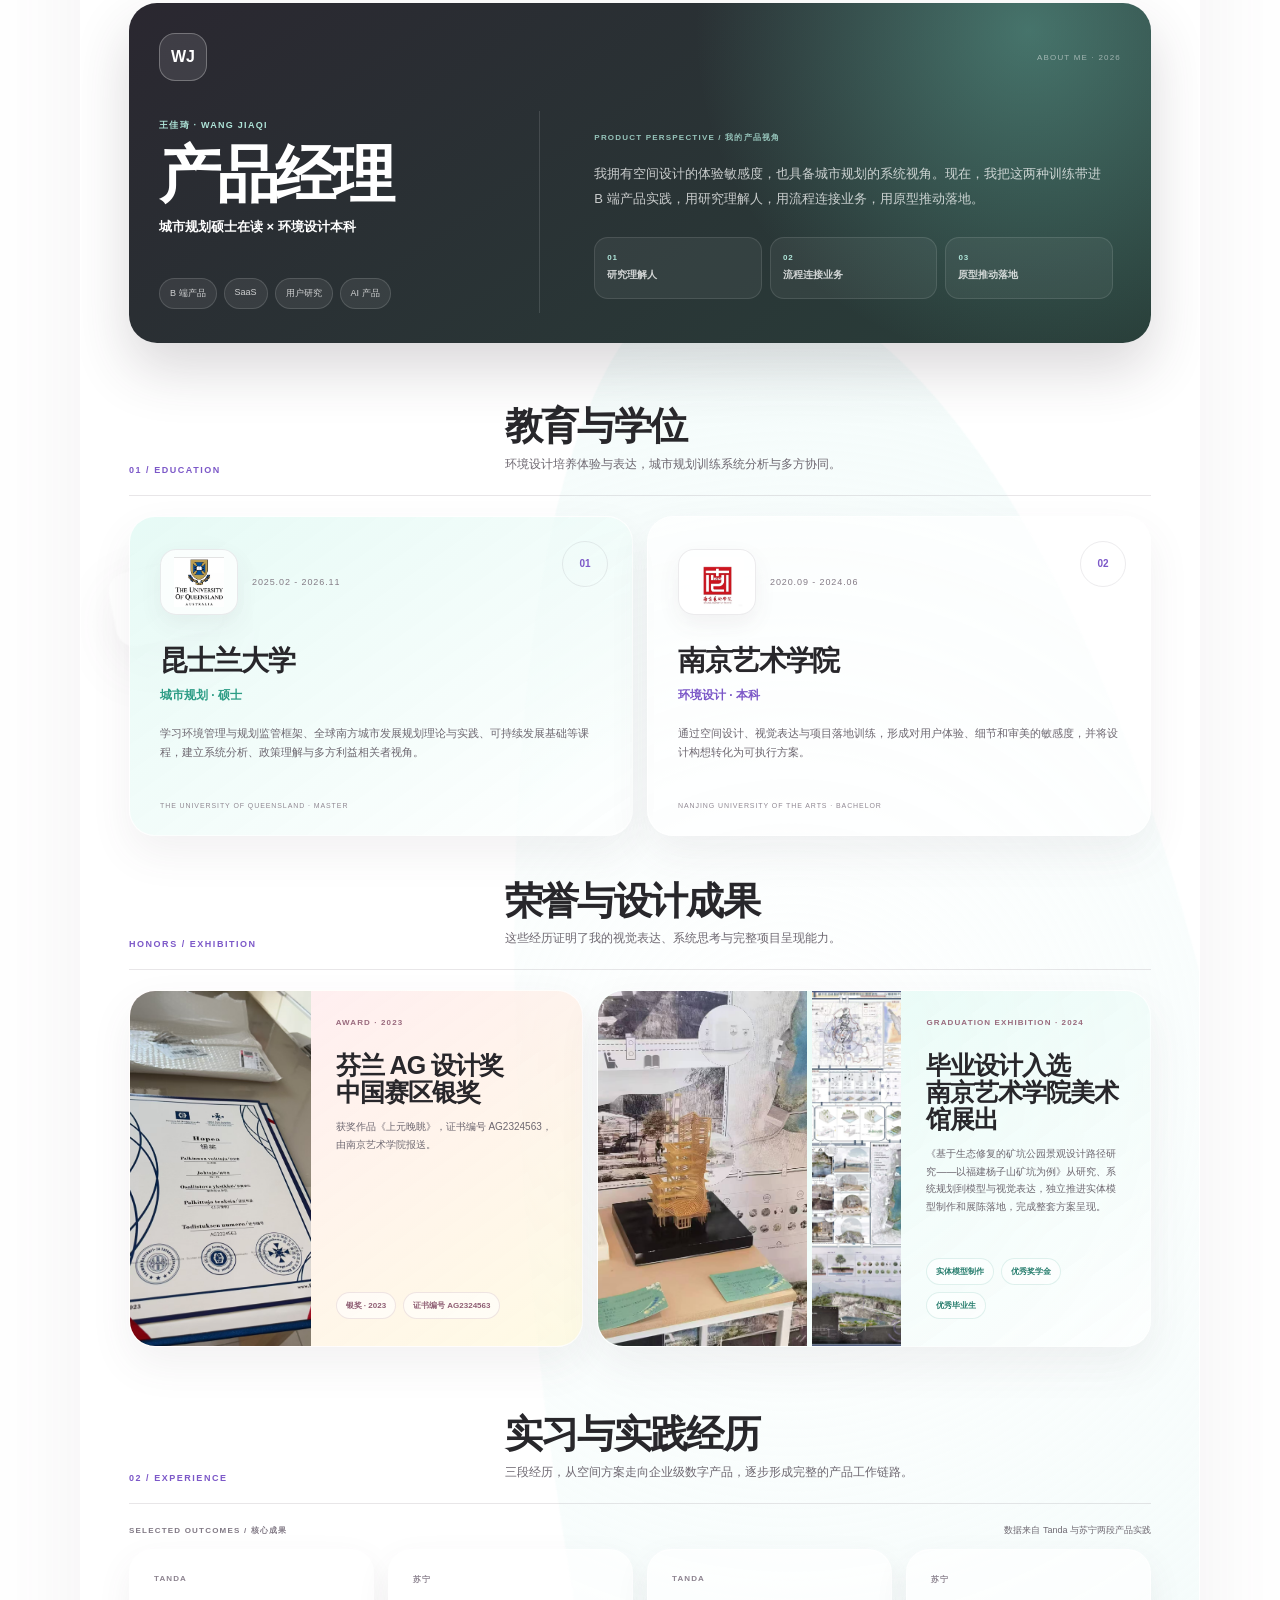
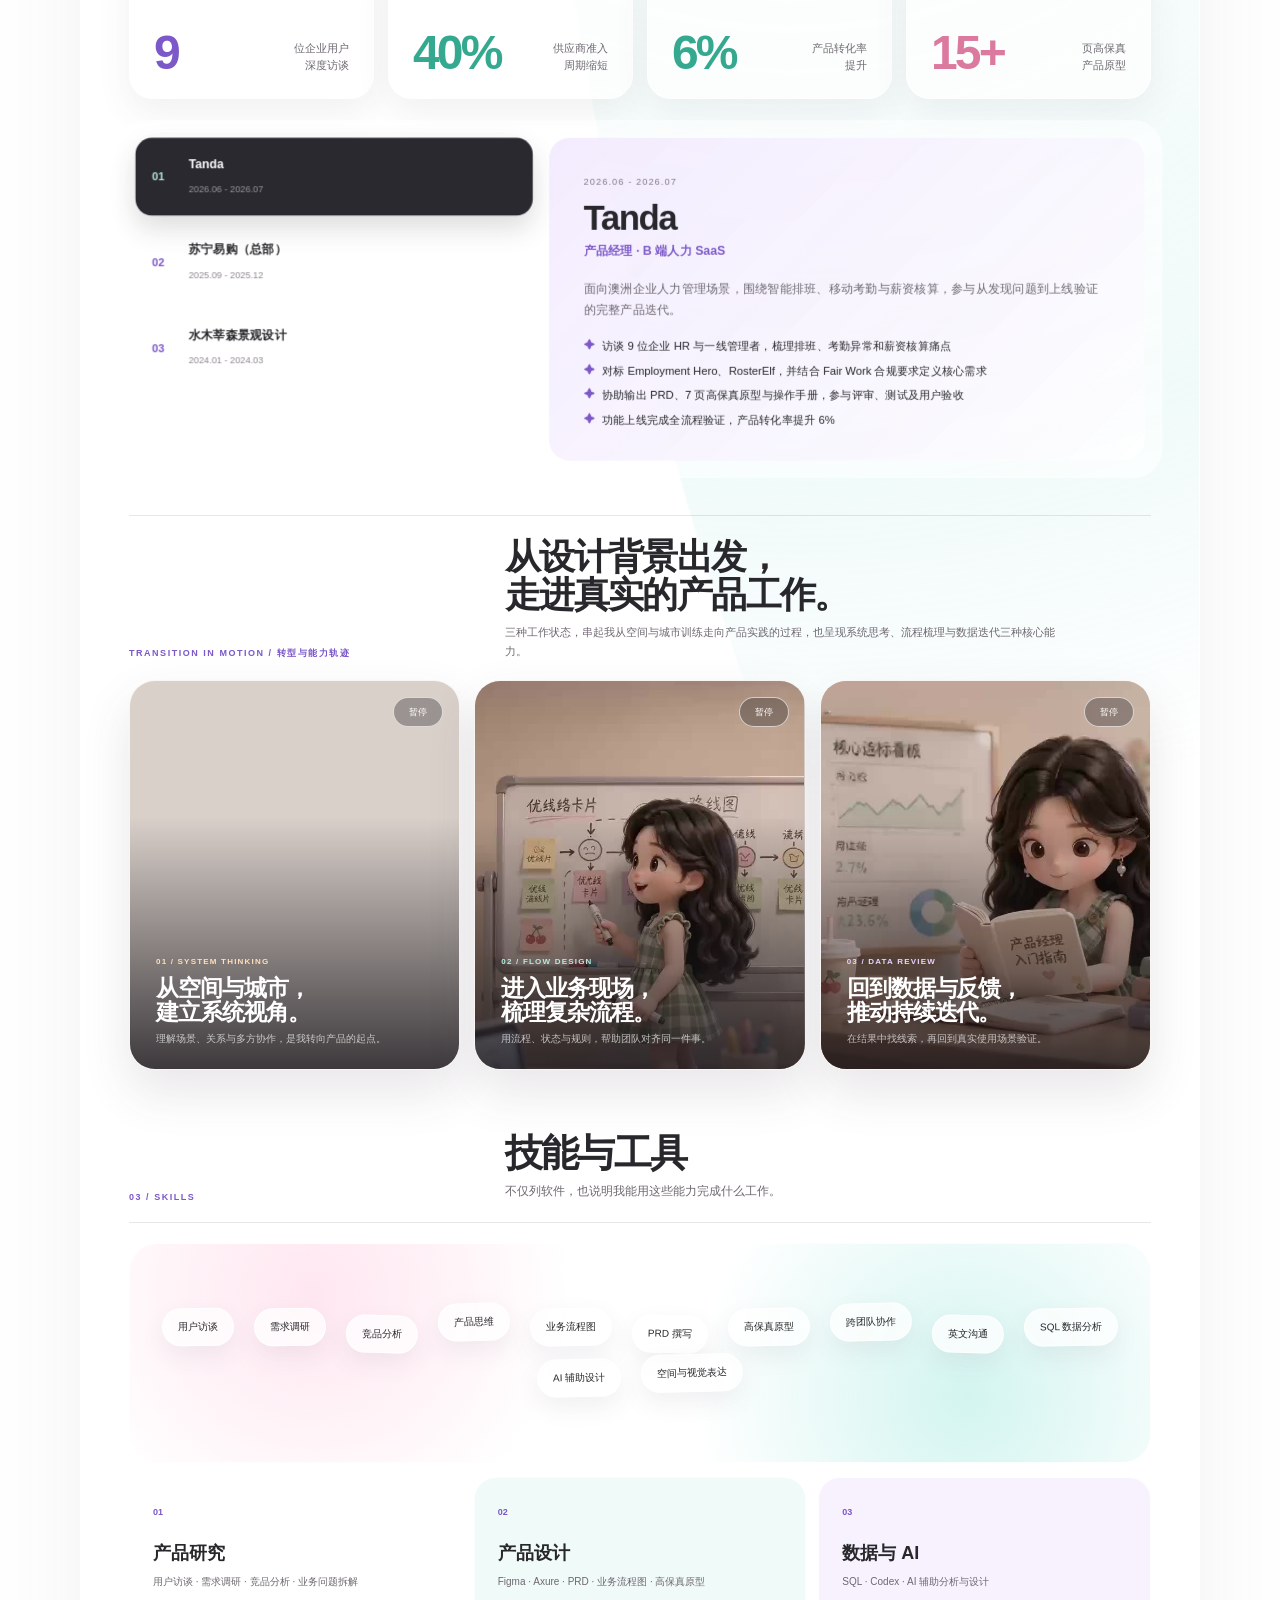
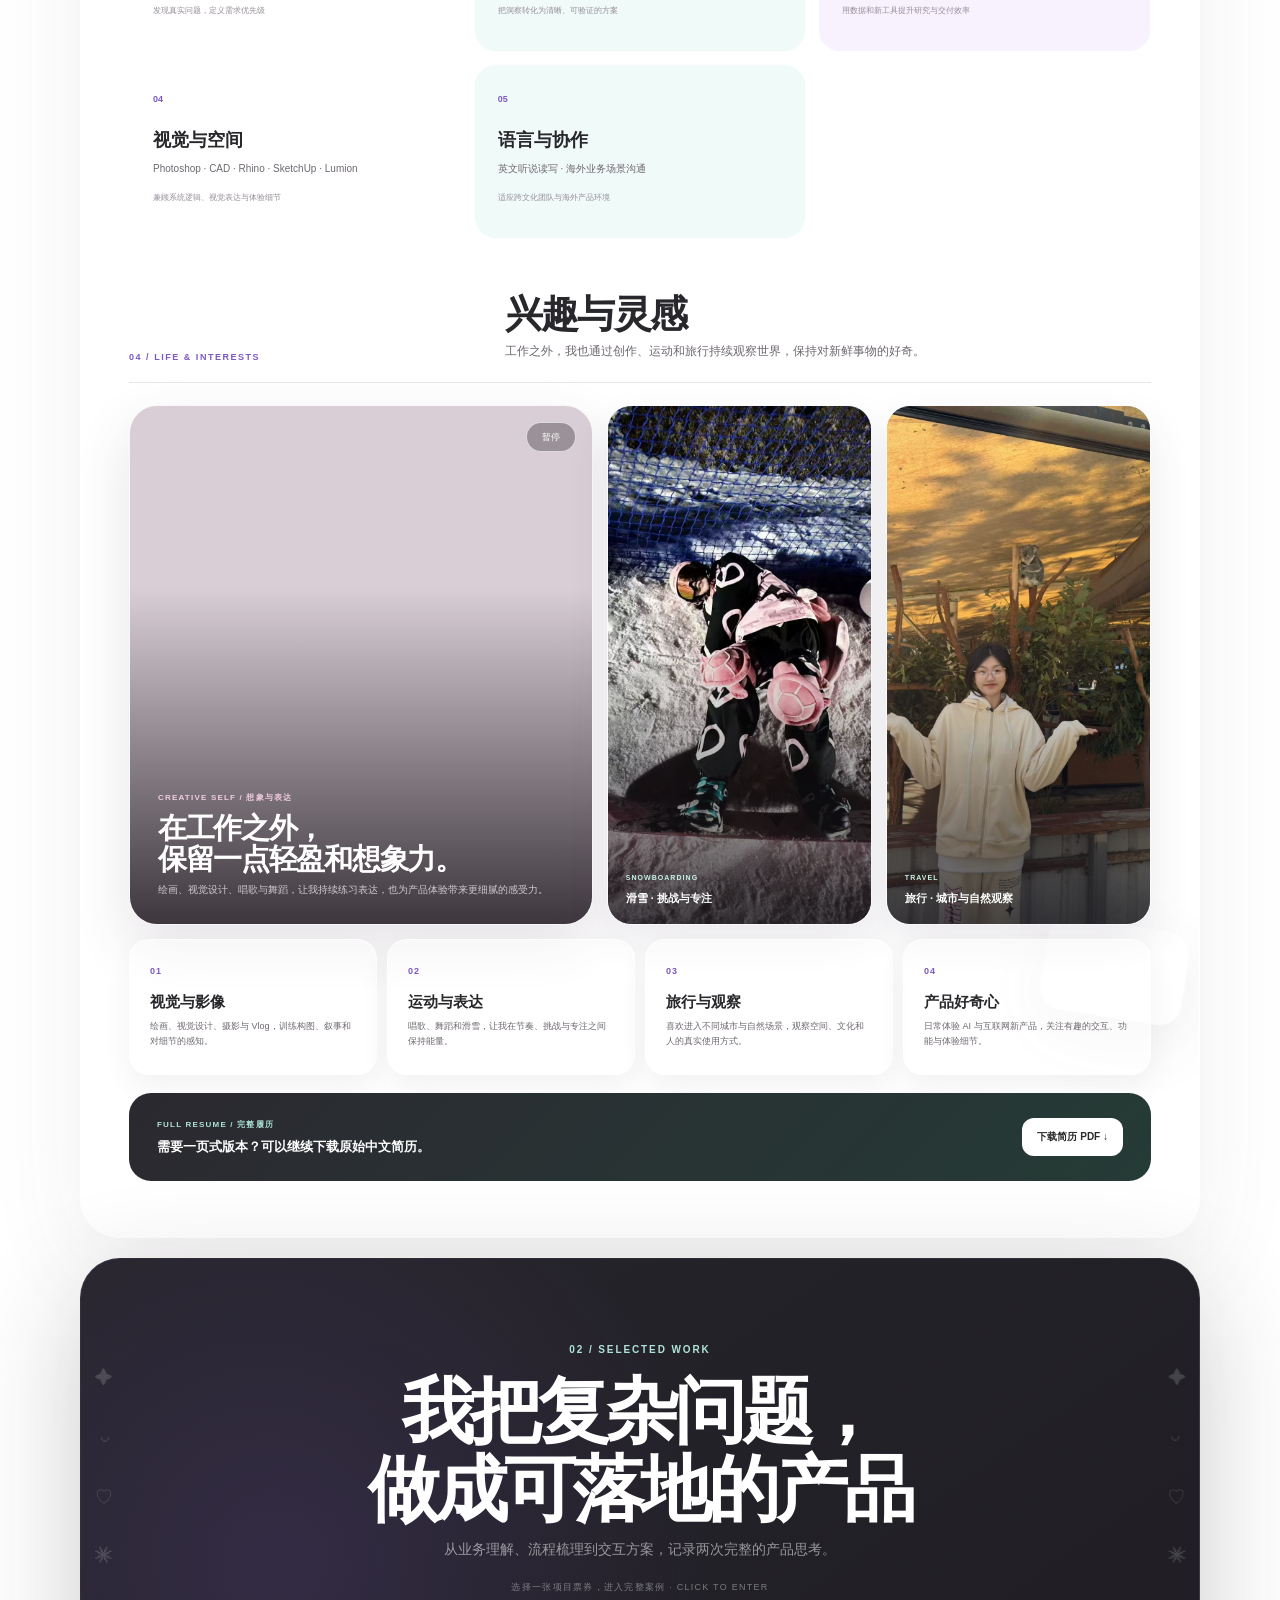
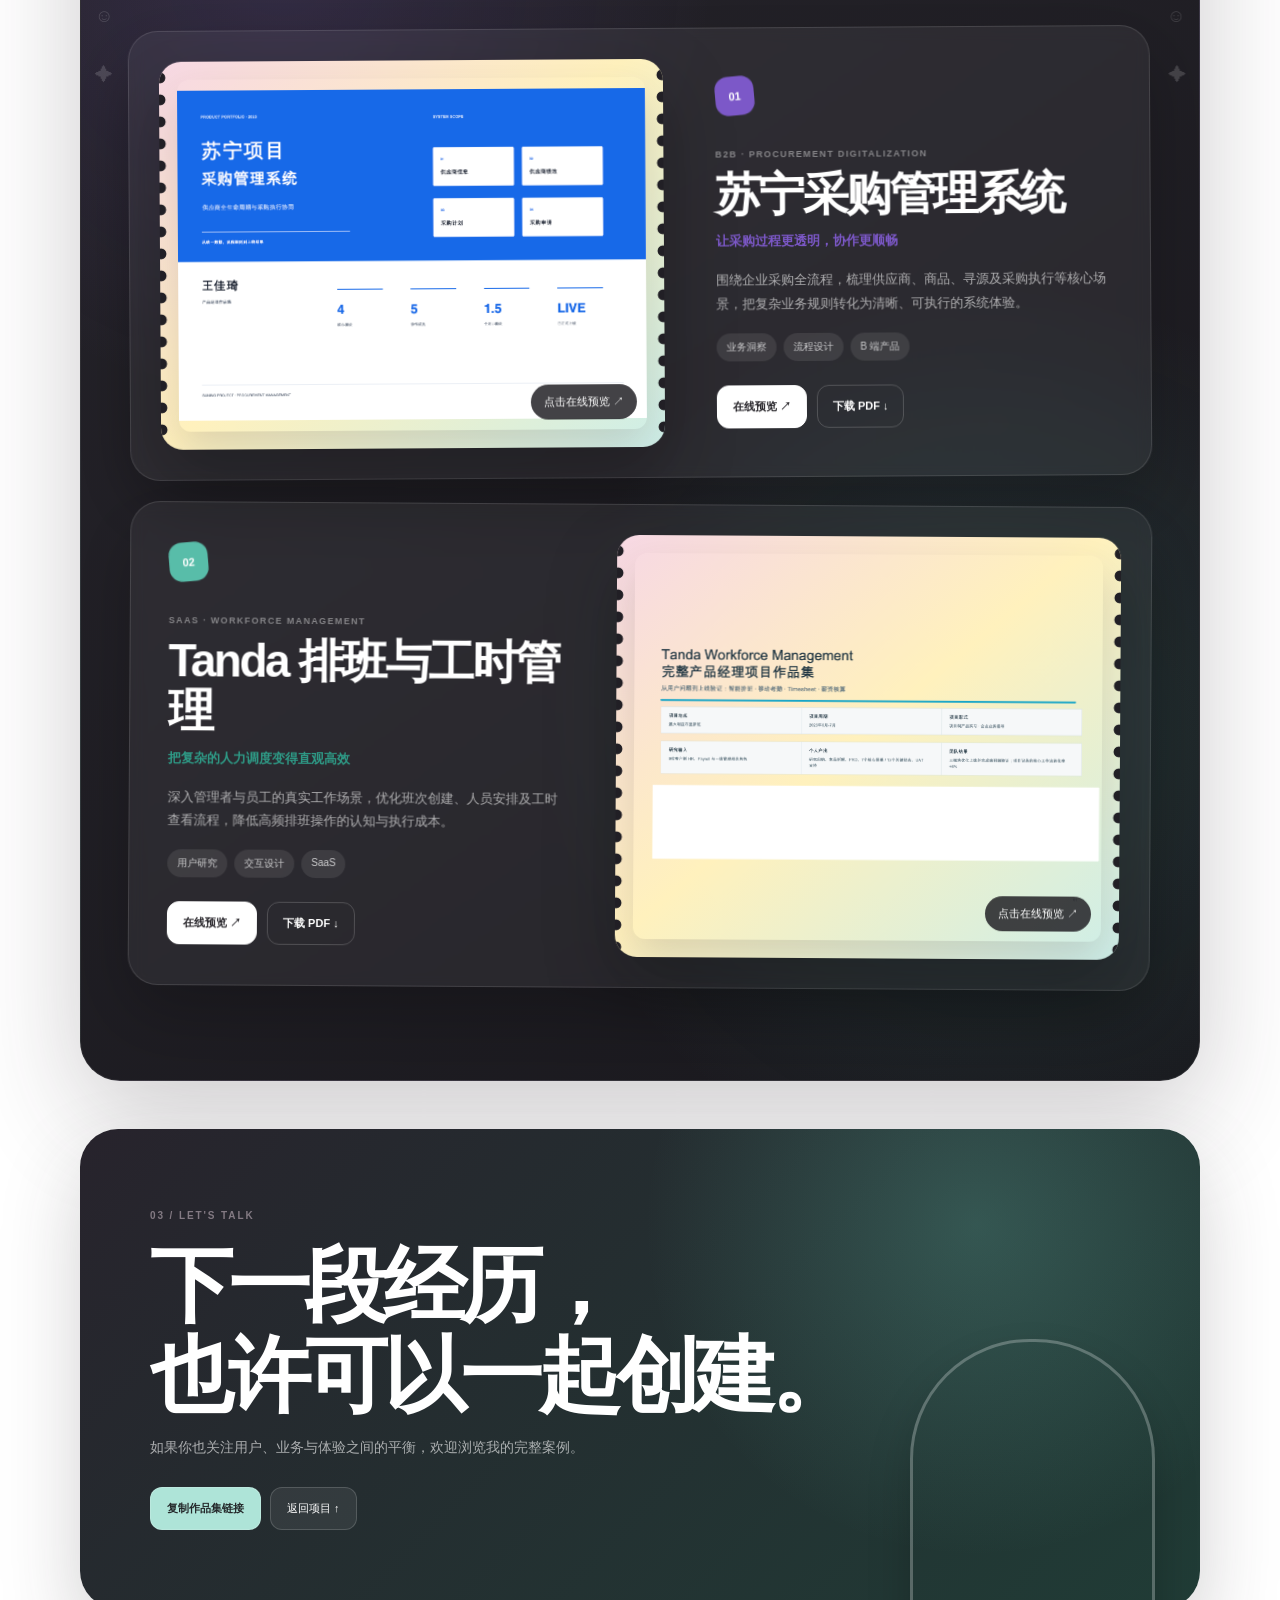
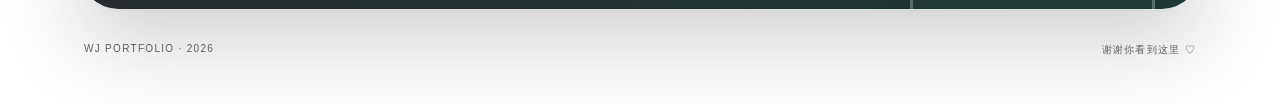
==== commit d4044046: "Update interests with new travel photo" ====
--- a/index.html
+++ b/index.html
@@ -76,7 +76,7 @@
       <div class="resume-section-heading interests-heading" id="interests"><span>04 / LIFE &amp; INTERESTS</span><div><h3>兴趣与灵感</h3><p>工作之外，我也通过创作、运动和旅行持续观察世界，保持对新鲜事物的好奇。</p></div></div>
       <div class="interest-showcase">
         <article class="interest-ip-card"><video src="ip-motion-personality.mp4" autoplay muted loop playsinline preload="metadata"></video><button class="moment-toggle" type="button" aria-label="暂停视频">暂停</button><div><span>CREATIVE SELF / 想象与表达</span><h4>在工作之外，<br>保留一点轻盈和想象力。</h4><p>绘画、视觉设计、唱歌与舞蹈，让我持续练习表达，也为产品体验带来更细腻的感受力。</p></div></article>
-        <div class="interest-photo-grid" aria-label="生活兴趣照片"><a class="interest-photo interest-snowboard" href="interest-snowboard.jpg" target="_blank" rel="noreferrer"><img src="interest-snowboard.jpg" alt="王佳琦体验滑雪"><span>SNOWBOARDING</span><strong>滑雪 · 挑战与专注</strong></a><a class="interest-photo" href="interest-winter.jpg" target="_blank" rel="noreferrer"><img src="interest-winter.jpg" alt="王佳琦在雪地旅行"><span>TRAVEL</span><strong>旅行 · 城市与自然探索</strong></a><a class="interest-photo" href="interest-photography.jpg" target="_blank" rel="noreferrer"><img src="interest-photography.jpg" alt="王佳琦在海边拍摄生活照片"><span>PHOTOGRAPHY</span><strong>摄影 · 记录光线与日常</strong></a></div>
+        <div class="interest-photo-grid" aria-label="生活兴趣照片"><a class="interest-photo interest-snowboard" href="interest-snowboard.jpg" target="_blank" rel="noreferrer"><img src="interest-snowboard.jpg" alt="王佳琦体验滑雪"><span>SNOWBOARDING</span><strong>滑雪 · 挑战与专注</strong></a><a class="interest-photo" href="interest-travel.jpg" target="_blank" rel="noreferrer"><img src="interest-travel.jpg" alt="王佳琦在旅行中观察自然与动物"><span>TRAVEL</span><strong>旅行 · 城市与自然观察</strong></a></div>
       </div>
       <div class="interest-notes"><article><span>01</span><h4>视觉与影像</h4><p>绘画、视觉设计、摄影与 Vlog，训练构图、叙事和对细节的感知。</p></article><article><span>02</span><h4>运动与表达</h4><p>唱歌、舞蹈和滑雪，让我在节奏、挑战与专注之间保持能量。</p></article><article><span>03</span><h4>旅行与观察</h4><p>喜欢进入不同城市与自然场景，观察空间、文化和人的真实使用方式。</p></article><article><span>04</span><h4>产品好奇心</h4><p>日常体验 AI 与互联网新产品，关注有趣的交互、功能与体验细节。</p></article></div>
       <div class="resume-download-strip"><div><span>FULL RESUME / 完整履历</span><strong>需要一页式版本？可以继续下载原始中文简历。</strong></div><a href="wang-jiaqi-resume.pdf" download>下载简历 PDF ↓</a></div>
--- a/style.css
+++ b/style.css
@@ -35,4 +35,4 @@
 .identity-only .identity-card{min-height:340px;transform:none;transition:box-shadow .3s ease}.identity-layout{flex:1;display:grid;grid-template-columns:minmax(290px,.84fr) minmax(360px,1.16fr);gap:54px;align-items:stretch;margin-top:30px}.identity-title-block{display:flex;flex-direction:column;padding:8px 46px 4px 0;border-right:1px solid rgba(255,255,255,.13)}.identity-card .identity-name{margin:0 0 13px;color:#aee4d8;font-size:9px;font-weight:800;letter-spacing:.14em}.identity-card h3{margin:0 0 11px;font-size:clamp(44px,5vw,62px);line-height:.98;letter-spacing:-.065em}.identity-title-block>strong{max-width:320px;color:#fff;font-size:13px;line-height:1.55}.identity-tags{display:flex;flex-wrap:wrap;gap:7px;margin-top:auto;padding-top:28px}.identity-summary{display:flex;flex-direction:column;justify-content:center;padding:10px 8px 4px 0}.identity-summary>span{color:rgba(174,228,216,.82);font-size:8px;font-weight:850;letter-spacing:.15em}.identity-summary>p{max-width:560px;margin:19px 0 25px;color:rgba(255,255,255,.75);font-size:13px;line-height:1.9}.identity-principles{display:grid;grid-template-columns:repeat(3,1fr);gap:8px}.identity-principles b{min-height:62px;padding:13px 12px;display:grid;align-content:center;gap:6px;border:1px solid rgba(255,255,255,.11);border-radius:14px;background:rgba(255,255,255,.055);color:rgba(255,255,255,.78);font-size:10px;font-weight:650}.identity-principles i{color:#aee4d8;font-size:8px;font-style:normal;letter-spacing:.1em}@media(max-width:850px){.identity-layout{grid-template-columns:1fr;gap:26px}.identity-title-block{padding:4px 0 27px;border-right:0;border-bottom:1px solid rgba(255,255,255,.13)}.identity-tags{margin-top:26px;padding-top:0}}@media(max-width:560px){.identity-layout{margin-top:24px}.identity-summary>p{font-size:12px}.identity-principles{grid-template-columns:1fr}.identity-principles b{min-height:54px;grid-template-columns:28px 1fr;align-items:center;gap:0}}
 
 /* Interests and inspiration */
-.capability-journey{grid-template-columns:repeat(3,1fr)}.capability-journey .product-moment{height:390px}.capability-journey .product-moment h4{font-size:23px}.interests-heading{margin-top:54px;scroll-margin-top:110px}.interest-showcase{margin-top:22px;display:grid;grid-template-columns:.92fr 1.08fr;gap:14px}.interest-ip-card{height:520px;position:relative;overflow:hidden;border:1px solid rgba(255,255,255,.84);border-radius:28px;background:#d9ced5;box-shadow:0 24px 56px rgba(82,67,88,.14)}.interest-ip-card video{width:100%;height:100%;display:block;object-fit:cover;object-position:53% center}.interest-ip-card:after{content:"";position:absolute;inset:35% 0 0;background:linear-gradient(transparent,rgba(31,25,32,.84));pointer-events:none}.interest-ip-card>div{position:absolute;z-index:2;left:28px;right:28px;bottom:26px;color:#fff}.interest-ip-card>div span{color:#f2cce0;font-size:8px;font-weight:850;letter-spacing:.15em}.interest-ip-card h4{margin:9px 0 8px;font-size:29px;line-height:1.06;letter-spacing:-.045em}.interest-ip-card p{max-width:470px;margin:0;color:rgba(255,255,255,.72);font-size:10px;line-height:1.6}.interest-photo-grid{min-width:0;display:grid;grid-template-columns:repeat(2,1fr);grid-template-rows:repeat(2,1fr);gap:14px}.interest-photo{min-width:0;position:relative;overflow:hidden;border:1px solid rgba(255,255,255,.84);border-radius:24px;background:#dbe2e6;box-shadow:0 20px 42px rgba(82,67,88,.11)}.interest-snowboard{grid-row:1/-1}.interest-photo:after{content:"";position:absolute;inset:45% 0 0;background:linear-gradient(transparent,rgba(28,25,31,.78));pointer-events:none}.interest-photo img{width:100%;height:100%;display:block;object-fit:cover;transition:transform .55s cubic-bezier(.2,.8,.2,1),filter .4s ease}.interest-photo:hover img,.interest-photo:focus-visible img{transform:scale(1.045);filter:saturate(1.08)}.interest-photo span,.interest-photo strong{position:absolute;z-index:2;left:18px;right:18px;color:#fff}.interest-photo span{bottom:43px;color:#c5efe5;font-size:7px;font-weight:850;letter-spacing:.15em}.interest-photo strong{bottom:18px;font-size:11px}.interest-notes{margin-top:14px;display:grid;grid-template-columns:repeat(4,1fr);gap:10px}.interest-notes article{min-height:136px;padding:20px;border:1px solid rgba(255,255,255,.84);border-radius:20px;background:rgba(255,255,255,.58);box-shadow:0 12px 28px rgba(82,67,88,.07)}.interest-notes span{color:var(--purple);font-size:9px;font-weight:850;letter-spacing:.12em}.interest-notes h4{margin:15px 0 7px;font-size:15px}.interest-notes p{margin:0;color:var(--muted);font-size:9px;line-height:1.65}@media(max-width:850px){.capability-journey{grid-template-columns:repeat(3,1fr)}.interest-showcase{grid-template-columns:1fr}.interest-ip-card,.interest-photo-grid{height:430px}.interest-notes{grid-template-columns:repeat(2,1fr)}}@media(max-width:560px){.product-moments,.capability-journey{grid-template-columns:1fr}.capability-journey .product-moment{height:300px}.capability-journey .product-moment h4{font-size:23px}.interest-ip-card{height:390px}.interest-ip-card>div{left:20px;right:20px;bottom:20px}.interest-ip-card h4{font-size:25px}.interest-photo-grid{height:auto;grid-template-columns:1fr;grid-template-rows:none}.interest-photo,.interest-snowboard{height:330px;grid-row:auto}.interest-notes{grid-template-columns:1fr}}
+.capability-journey{grid-template-columns:repeat(3,1fr)}.capability-journey .product-moment{height:390px}.capability-journey .product-moment h4{font-size:23px}.interests-heading{margin-top:54px;scroll-margin-top:110px}.interest-showcase{margin-top:22px;display:grid;grid-template-columns:.92fr 1.08fr;gap:14px}.interest-ip-card{height:520px;position:relative;overflow:hidden;border:1px solid rgba(255,255,255,.84);border-radius:28px;background:#d9ced5;box-shadow:0 24px 56px rgba(82,67,88,.14)}.interest-ip-card video{width:100%;height:100%;display:block;object-fit:cover;object-position:53% center}.interest-ip-card:after{content:"";position:absolute;inset:35% 0 0;background:linear-gradient(transparent,rgba(31,25,32,.84));pointer-events:none}.interest-ip-card>div{position:absolute;z-index:2;left:28px;right:28px;bottom:26px;color:#fff}.interest-ip-card>div span{color:#f2cce0;font-size:8px;font-weight:850;letter-spacing:.15em}.interest-ip-card h4{margin:9px 0 8px;font-size:29px;line-height:1.06;letter-spacing:-.045em}.interest-ip-card p{max-width:470px;margin:0;color:rgba(255,255,255,.72);font-size:10px;line-height:1.6}.interest-photo-grid{min-width:0;display:grid;grid-template-columns:repeat(2,1fr);gap:14px}.interest-photo{min-width:0;position:relative;overflow:hidden;border:1px solid rgba(255,255,255,.84);border-radius:24px;background:#dbe2e6;box-shadow:0 20px 42px rgba(82,67,88,.11)}.interest-snowboard{grid-row:auto}.interest-photo:after{content:"";position:absolute;inset:45% 0 0;background:linear-gradient(transparent,rgba(28,25,31,.78));pointer-events:none}.interest-photo img{width:100%;height:100%;display:block;object-fit:cover;transition:transform .55s cubic-bezier(.2,.8,.2,1),filter .4s ease}.interest-photo:hover img,.interest-photo:focus-visible img{transform:scale(1.045);filter:saturate(1.08)}.interest-photo span,.interest-photo strong{position:absolute;z-index:2;left:18px;right:18px;color:#fff}.interest-photo span{bottom:43px;color:#c5efe5;font-size:7px;font-weight:850;letter-spacing:.15em}.interest-photo strong{bottom:18px;font-size:11px}.interest-notes{margin-top:14px;display:grid;grid-template-columns:repeat(4,1fr);gap:10px}.interest-notes article{min-height:136px;padding:20px;border:1px solid rgba(255,255,255,.84);border-radius:20px;background:rgba(255,255,255,.58);box-shadow:0 12px 28px rgba(82,67,88,.07)}.interest-notes span{color:var(--purple);font-size:9px;font-weight:850;letter-spacing:.12em}.interest-notes h4{margin:15px 0 7px;font-size:15px}.interest-notes p{margin:0;color:var(--muted);font-size:9px;line-height:1.65}@media(max-width:850px){.capability-journey{grid-template-columns:repeat(3,1fr)}.interest-showcase{grid-template-columns:1fr}.interest-ip-card,.interest-photo-grid{height:430px}.interest-notes{grid-template-columns:repeat(2,1fr)}}@media(max-width:560px){.product-moments,.capability-journey{grid-template-columns:1fr}.capability-journey .product-moment{height:300px}.capability-journey .product-moment h4{font-size:23px}.interest-ip-card{height:390px}.interest-ip-card>div{left:20px;right:20px;bottom:20px}.interest-ip-card h4{font-size:25px}.interest-photo-grid{height:auto;grid-template-columns:1fr;grid-template-rows:none}.interest-photo,.interest-snowboard{height:330px;grid-row:auto}.interest-notes{grid-template-columns:1fr}}
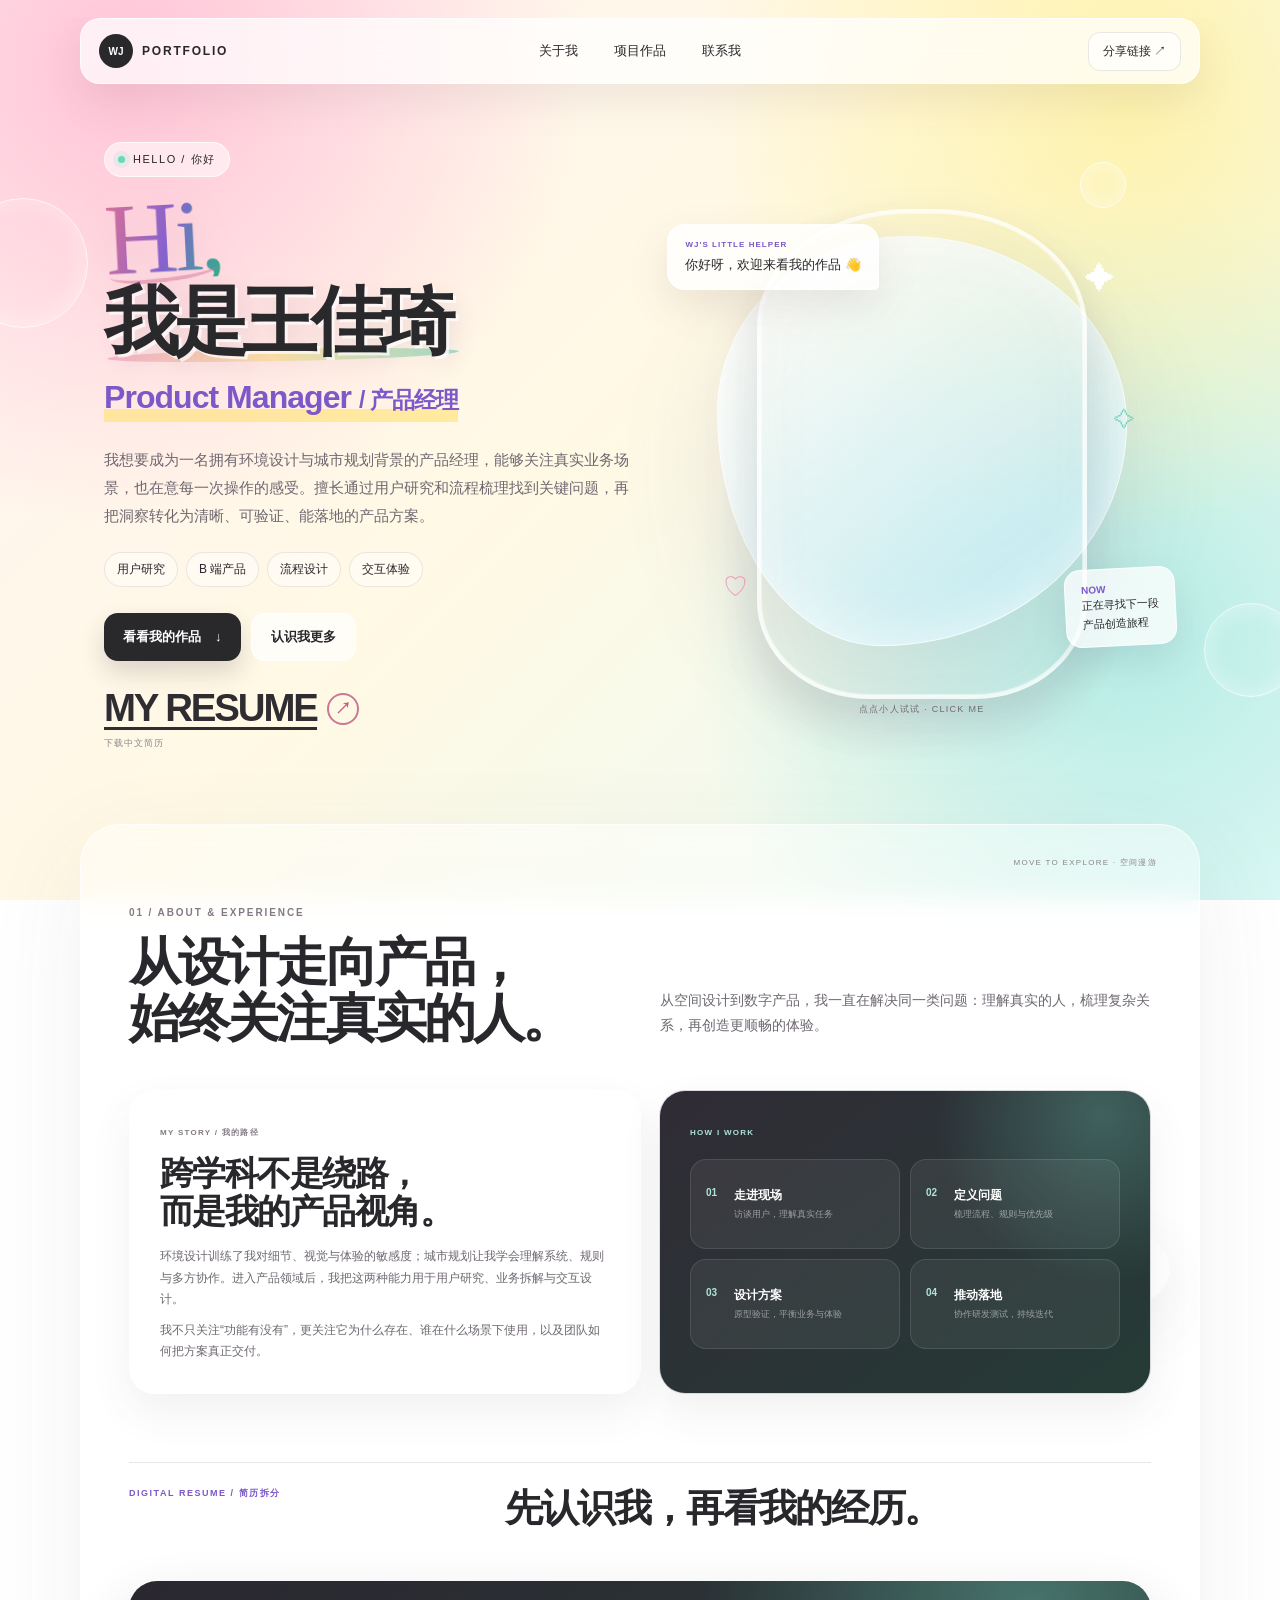
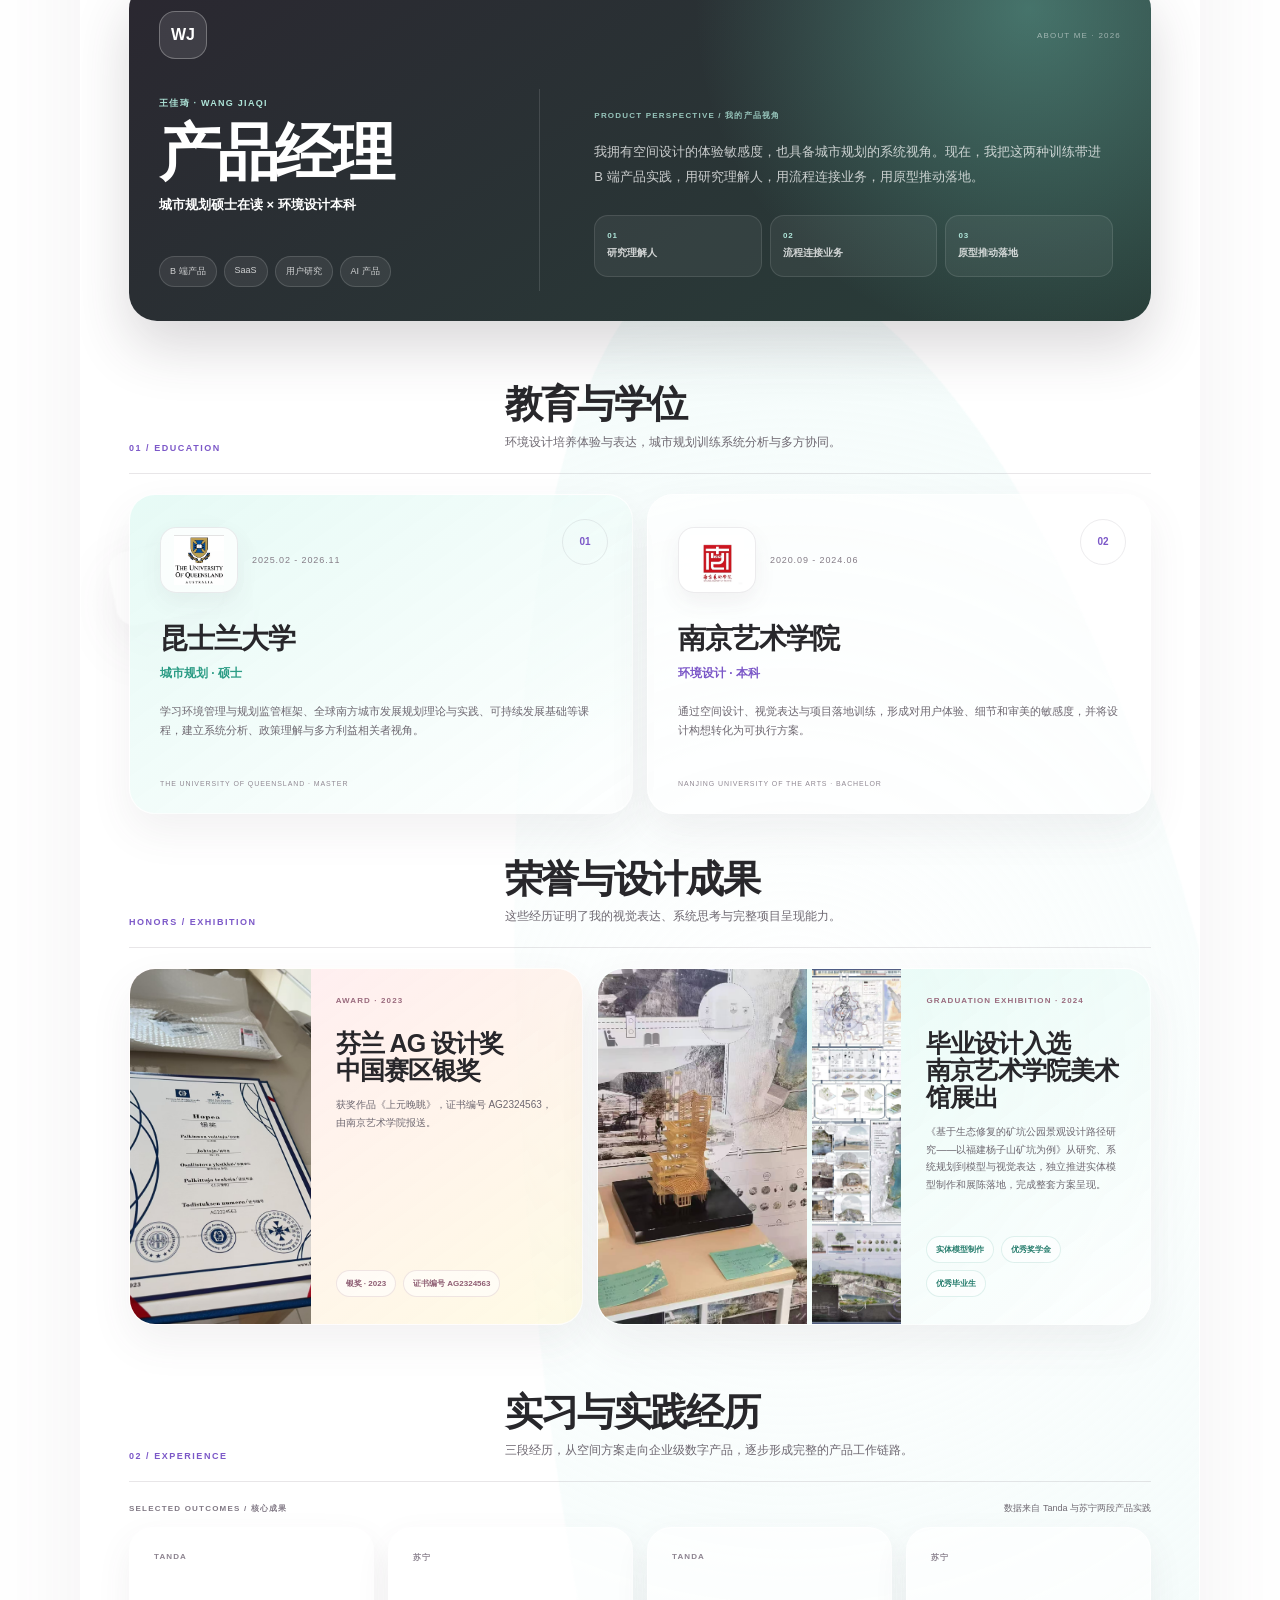
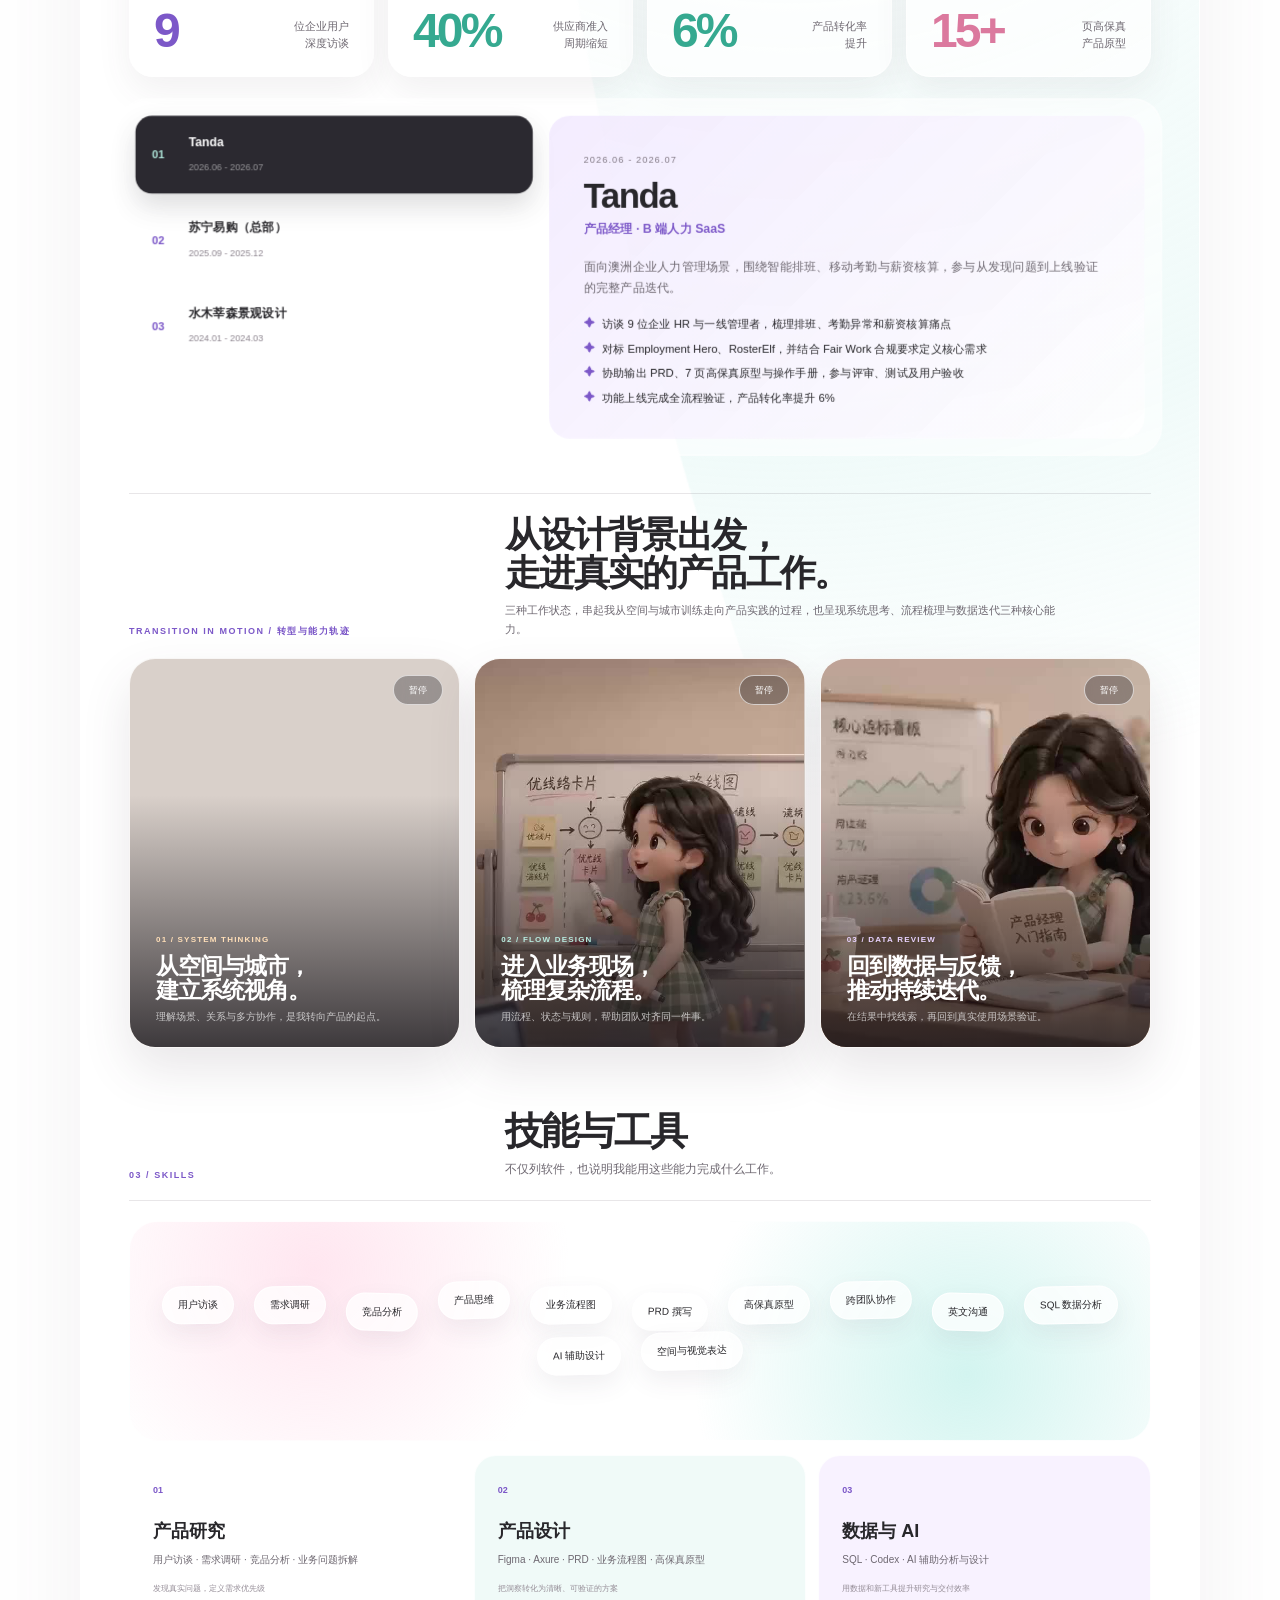
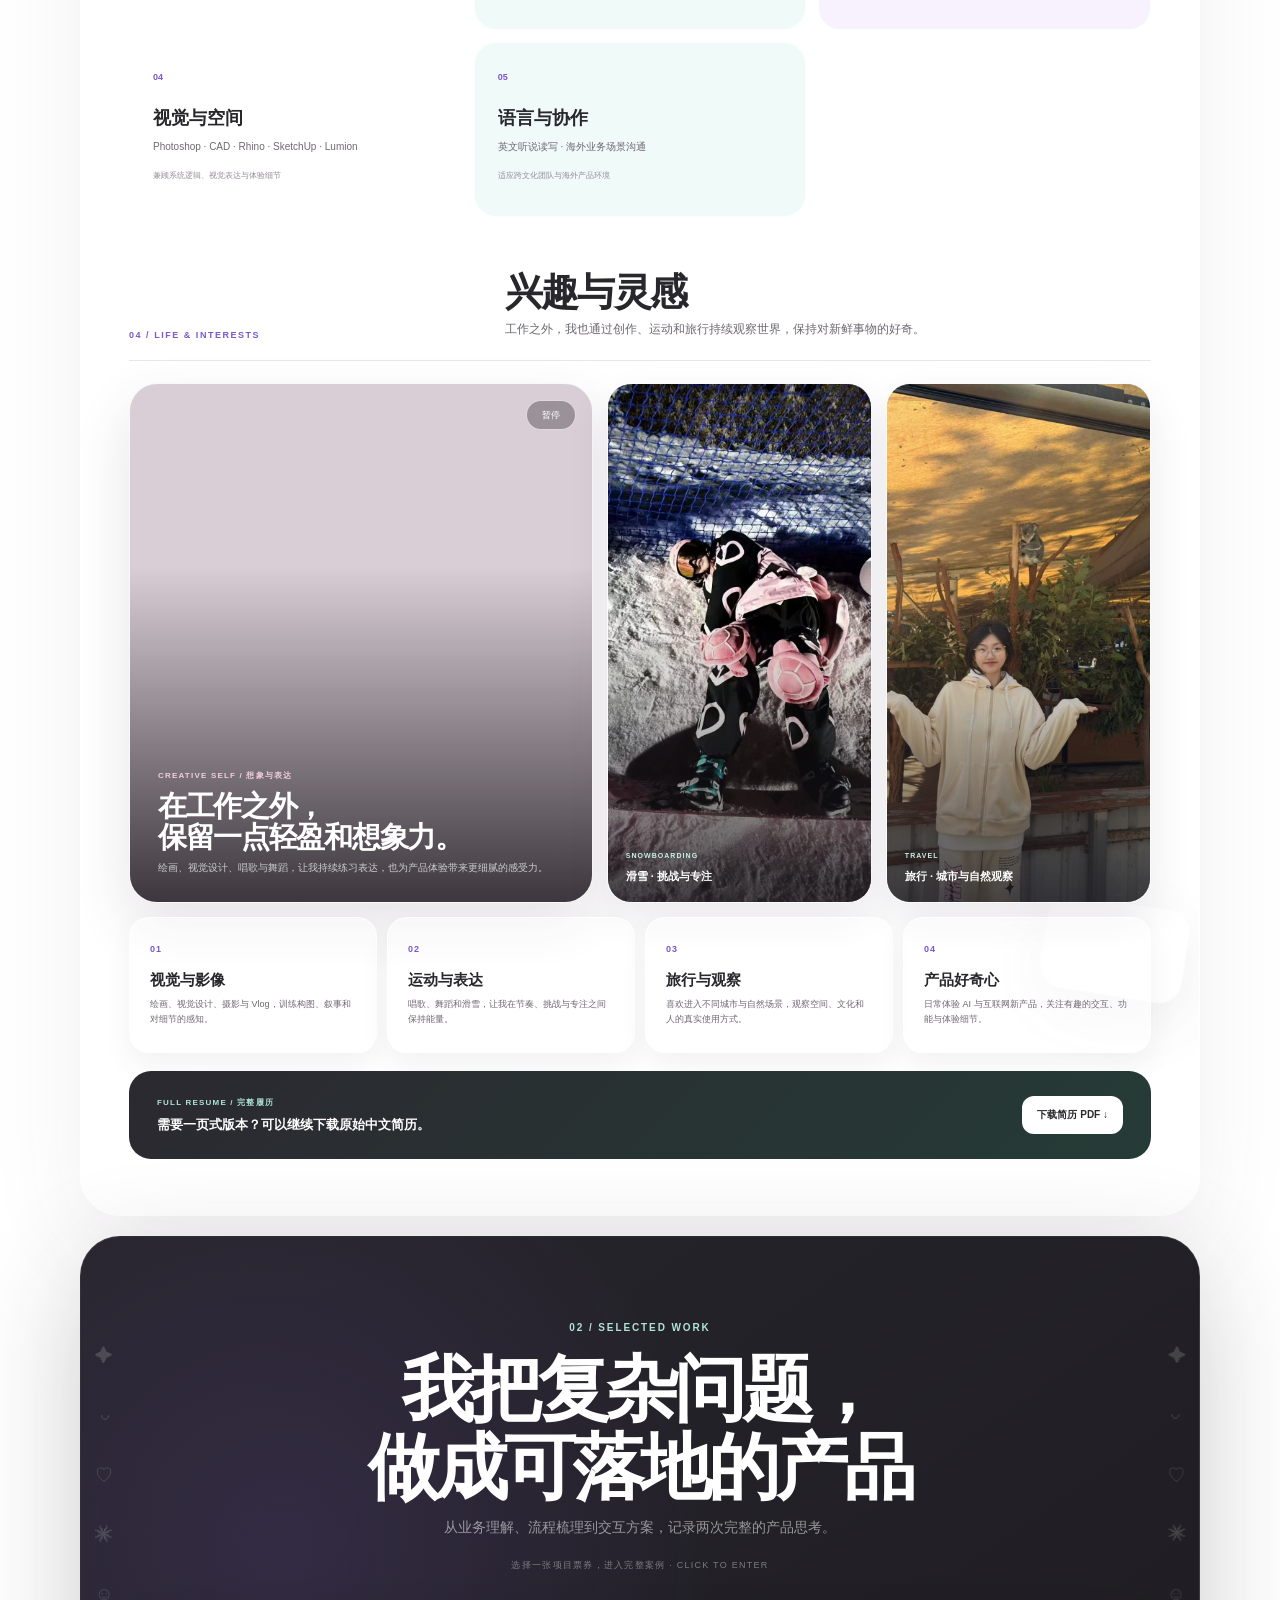
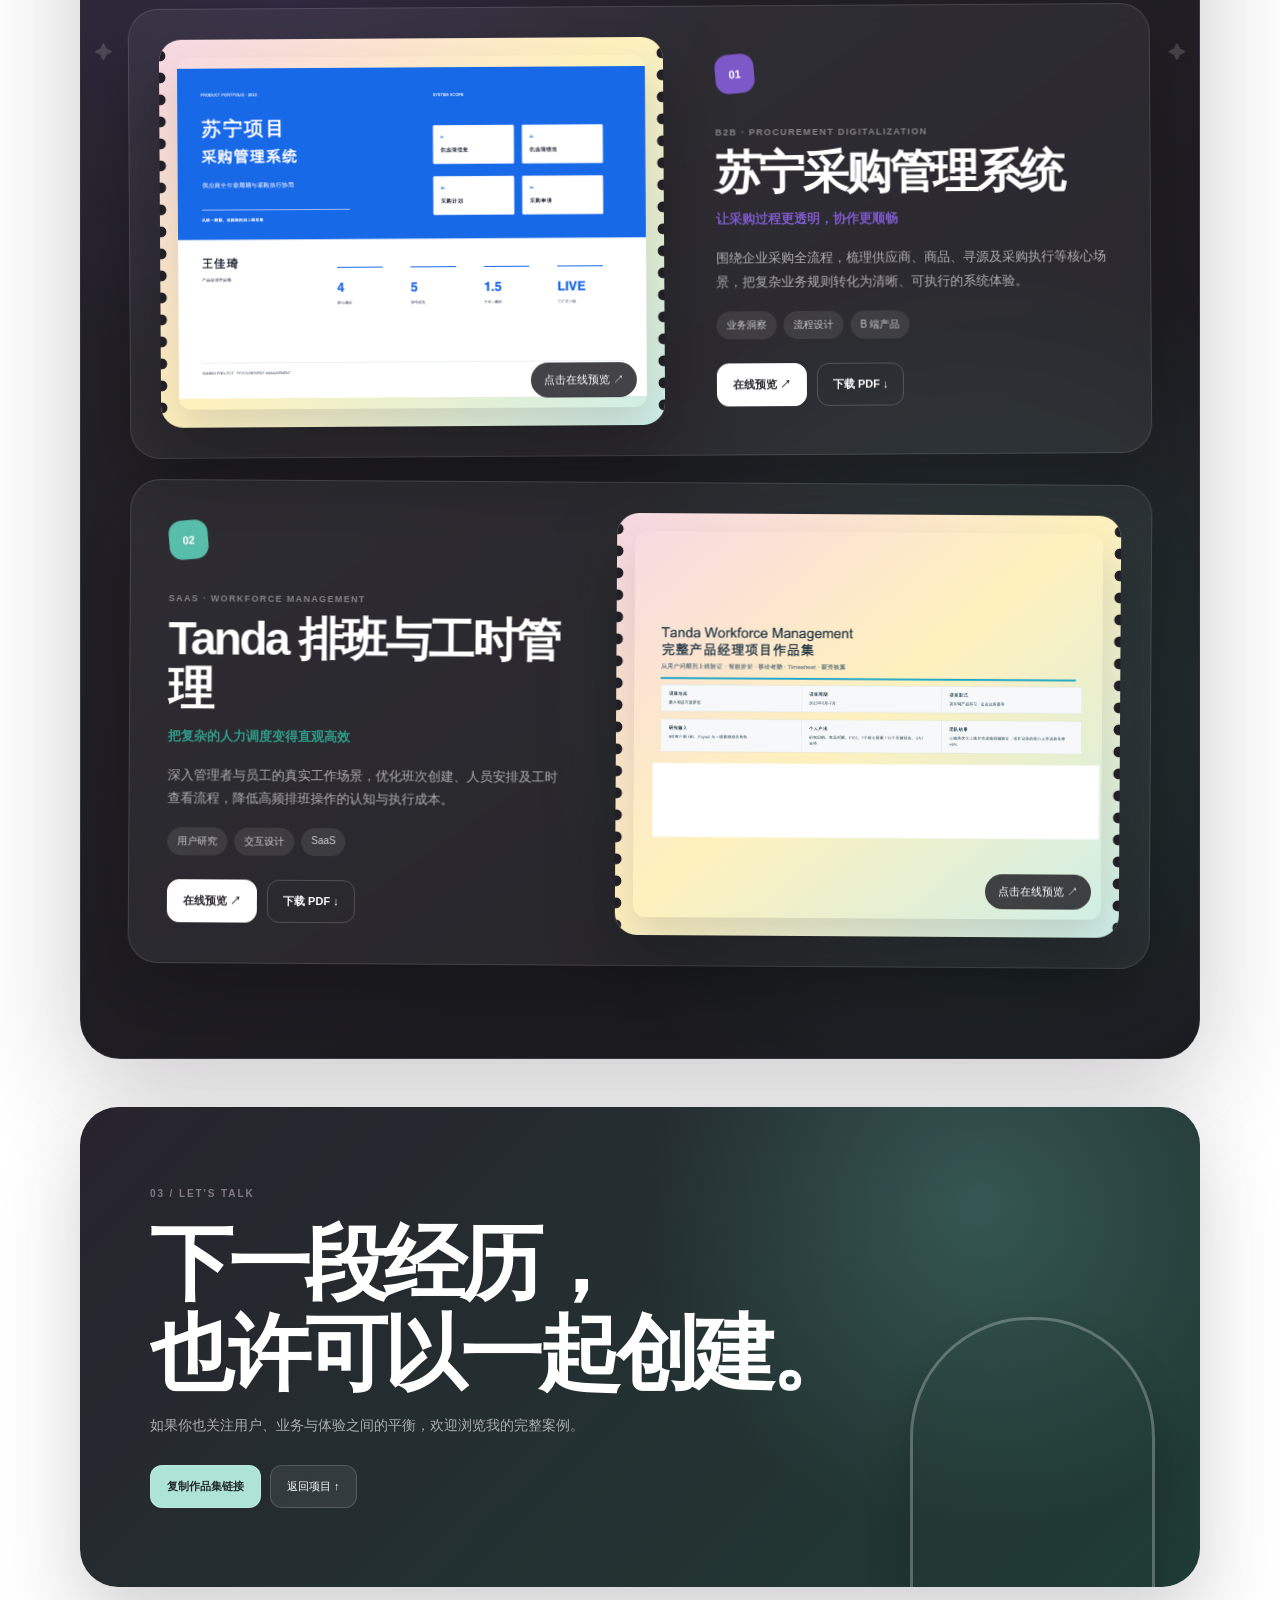
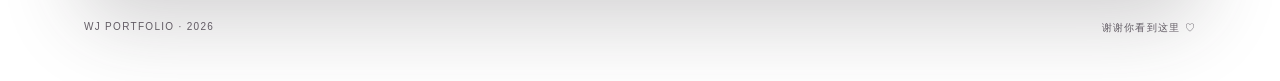
==== commit 0083fc07: "Style hero name as artistic lettering" ====
--- a/index.html
+++ b/index.html
@@ -23,7 +23,7 @@
     <section class="hero" id="hero">
       <div class="hero-copy">
         <div class="hello"><i></i> HELLO / 你好</div>
-        <h1>Hi，<br>我是王佳琦</h1>
+        <h1 class="hero-title"><span class="hero-hi">Hi,</span><span class="hero-name">我是王佳琦</span></h1>
         <h2>Product Manager <em>/ 产品经理</em></h2>
         <p>我想要成为一名拥有环境设计与城市规划背景的产品经理，能够关注真实业务场景，也在意每一次操作的感受。擅长通过用户研究和流程梳理找到关键问题，再把洞察转化为清晰、可验证、能落地的产品方案。</p>
         <ul class="skills"><li>用户研究</li><li>B 端产品</li><li>流程设计</li><li>交互体验</li></ul>
--- a/style.css
+++ b/style.css
@@ -1,13 +1,13 @@
 :root{--ink:#28272b;--muted:#6e6871;--purple:#7c58c8;--mint:#77d8c1;--line:rgba(70,59,74,.11)}*{box-sizing:border-box}html{scroll-behavior:smooth}body{margin:0;color:var(--ink);font-family:Arial,"PingFang SC","Microsoft YaHei",sans-serif;background:radial-gradient(circle at 10% 8%,rgba(255,181,207,.76),transparent 32%),radial-gradient(circle at 88% 12%,rgba(255,240,154,.76),transparent 31%),radial-gradient(circle at 88% 70%,rgba(158,231,225,.72),transparent 34%),linear-gradient(135deg,#fff3f4,#fff9e4 47%,#e8fbf8);background-attachment:fixed}a{color:inherit;text-decoration:none}button{color:inherit;font:inherit}button,a{-webkit-tap-highlight-color:transparent}main{min-height:100vh;overflow:clip;position:relative}.ambient{position:fixed;inset:0;pointer-events:none;z-index:-1;overflow:hidden}.bubble{position:absolute;border:1px solid rgba(255,255,255,.72);border-radius:50%;box-shadow:inset 0 0 24px rgba(255,255,255,.42);animation:drift 9s ease-in-out infinite}.b1{width:130px;height:130px;left:-42px;top:22%}.b2{width:46px;height:46px;right:12%;top:18%;animation-delay:-3s}.b3{width:94px;height:94px;right:-18px;top:67%;animation-delay:-6s}.progress{height:3px;position:fixed;inset:0 0 auto;z-index:100}.progress i{display:block;height:100%;background:linear-gradient(90deg,#f49dbf,#9a75da,#72d5c3)}
 .site-header{width:min(1120px,calc(100% - 40px));height:66px;padding:0 18px;display:grid;grid-template-columns:1fr auto 1fr;align-items:center;position:sticky;top:18px;z-index:40;margin:18px auto 0;border:1px solid rgba(255,255,255,.82);border-radius:20px;background:rgba(255,255,255,.72);box-shadow:0 16px 42px rgba(94,79,91,.1);backdrop-filter:blur(22px)}.brand{display:flex;align-items:center;gap:9px;font-size:12px;font-weight:800;letter-spacing:.15em}.brand-mark{width:34px;height:34px;display:grid;place-items:center;color:#fff;background:#29282b;border-radius:50%;font-size:10px;letter-spacing:0}.site-header nav{display:flex;gap:8px}.site-header nav a{padding:9px 14px;border-radius:999px;font-size:13px;transition:.2s}.site-header nav a:hover{background:#28272b;color:#fff}.share{justify-self:end;border:1px solid var(--line);background:rgba(255,255,255,.65);border-radius:12px;padding:10px 14px;font-size:12px;cursor:pointer}
-.hero{width:min(1120px,calc(100% - 40px));min-height:660px;margin:0 auto;padding:86px 24px 70px;display:grid;grid-template-columns:1.02fr .98fr;align-items:center;gap:34px}.hello{width:max-content;padding:9px 13px;display:flex;gap:8px;align-items:center;background:rgba(255,255,255,.54);border:1px solid rgba(255,255,255,.78);border-radius:999px;font-size:11px;letter-spacing:.14em}.hello i{width:7px;height:7px;border-radius:50%;background:#66d8bd;box-shadow:0 0 0 5px rgba(102,216,189,.14)}.hero h1{margin:22px 0 16px;font-size:clamp(64px,7.5vw,104px);line-height:.97;letter-spacing:-.075em;font-weight:850}.hero h2{width:max-content;margin:0 0 24px;padding-bottom:6px;font-size:clamp(22px,2.5vw,34px);color:var(--purple);letter-spacing:-.03em;background:linear-gradient(transparent 70%,rgba(255,225,114,.6) 0)}.hero h2 em{font-size:.72em;font-style:normal}.hero-copy>p{max-width:560px;margin:0;color:var(--muted);line-height:1.85;font-size:15px}.skills{display:flex;flex-wrap:wrap;gap:8px;list-style:none;padding:0;margin:22px 0 26px}.skills li{padding:8px 12px;border:1px solid var(--line);border-radius:999px;background:rgba(255,255,255,.48);font-size:12px}.hero-actions{display:flex;gap:10px}.hero-actions a,.hero-actions button{min-height:48px;padding:0 19px;display:inline-flex;gap:14px;align-items:center;justify-content:center;border:0;border-radius:14px;cursor:pointer;font-weight:700;font-size:13px}.hero-actions a{color:#fff;background:#29282b;box-shadow:0 12px 24px rgba(41,40,43,.16)}
+.hero{width:min(1120px,calc(100% - 40px));min-height:660px;margin:0 auto;padding:86px 24px 70px;display:grid;grid-template-columns:1.02fr .98fr;align-items:center;gap:34px}.hello{width:max-content;padding:9px 13px;display:flex;gap:8px;align-items:center;background:rgba(255,255,255,.54);border:1px solid rgba(255,255,255,.78);border-radius:999px;font-size:11px;letter-spacing:.14em}.hello i{width:7px;height:7px;border-radius:50%;background:#66d8bd;box-shadow:0 0 0 5px rgba(102,216,189,.14)}.hero h1{margin:22px 0 16px;font-size:clamp(64px,7.5vw,104px);line-height:.97;letter-spacing:-.075em;font-weight:850}.hero-title{display:grid;justify-items:start;gap:0}.hero-title .hero-hi{position:relative;z-index:1;margin-left:3px;color:transparent;font-family:"Snell Roundhand","Brush Script MT","Bradley Hand",cursive;font-size:1.06em;font-weight:500;letter-spacing:-.035em;line-height:.82;transform:rotate(-3deg);transform-origin:left bottom;background:linear-gradient(105deg,#d66f98 4%,#8562cf 54%,#35a990 96%);background-clip:text;-webkit-background-clip:text;filter:drop-shadow(0 8px 18px rgba(143,93,142,.13))}.hero-title .hero-hi:after{content:"";width:1.08em;height:.18em;position:absolute;left:.03em;bottom:-.03em;z-index:-1;border-bottom:.045em solid rgba(214,111,152,.48);border-radius:50%;transform:rotate(-4deg)}.hero-title .hero-name{width:max-content;position:relative;z-index:0;color:#29282b;font-family:"STKaiti","Kaiti SC","KaiTi","Songti SC",serif;font-size:.78em;font-weight:900;letter-spacing:-.08em;line-height:1.08;text-shadow:3px 3px 0 rgba(255,255,255,.7),8px 9px 22px rgba(92,74,100,.11)}.hero-title .hero-name:after{content:"";height:.16em;position:absolute;left:1%;right:-3%;bottom:.03em;z-index:-1;border-radius:50%;background:linear-gradient(90deg,rgba(240,150,184,.62),rgba(250,220,117,.54) 48%,rgba(87,204,179,.55));transform:rotate(-1.2deg)}.hero h2{width:max-content;margin:0 0 24px;padding-bottom:6px;font-size:clamp(22px,2.5vw,34px);color:var(--purple);letter-spacing:-.03em;background:linear-gradient(transparent 70%,rgba(255,225,114,.6) 0)}.hero h2 em{font-size:.72em;font-style:normal}.hero-copy>p{max-width:560px;margin:0;color:var(--muted);line-height:1.85;font-size:15px}.skills{display:flex;flex-wrap:wrap;gap:8px;list-style:none;padding:0;margin:22px 0 26px}.skills li{padding:8px 12px;border:1px solid var(--line);border-radius:999px;background:rgba(255,255,255,.48);font-size:12px}.hero-actions{display:flex;gap:10px}.hero-actions a,.hero-actions button{min-height:48px;padding:0 19px;display:inline-flex;gap:14px;align-items:center;justify-content:center;border:0;border-radius:14px;cursor:pointer;font-weight:700;font-size:13px}.hero-actions a{color:#fff;background:#29282b;box-shadow:0 12px 24px rgba(41,40,43,.16)}
 .hero-visual{--mx:0px;--my:0px;min-height:540px;position:relative;isolation:isolate}.ip-halo{width:410px;height:410px;position:absolute;left:50%;top:49%;transform:translate(-50%,-50%);border-radius:46% 54% 60% 40%/43% 46% 54% 57%;background:linear-gradient(145deg,rgba(255,255,255,.72),rgba(177,225,243,.58));border:1px solid rgba(255,255,255,.82);box-shadow:0 40px 100px rgba(120,100,130,.15),inset 0 0 60px rgba(255,255,255,.7);animation:morph 9s ease-in-out infinite}.ip-character{position:absolute;width:330px;height:490px;left:50%;bottom:17px;z-index:3;padding:0;border:0;background:none;cursor:pointer;transform:translate(calc(-50% + var(--mx)),var(--my));transition:transform .28s ease-out,filter .28s ease-out;filter:drop-shadow(0 24px 24px rgba(74,59,78,.18))}.ip-character:hover{filter:drop-shadow(0 28px 28px rgba(74,59,78,.22))}.ip-character video{width:100%;height:100%;display:block;object-fit:cover;border:4px solid rgba(255,255,255,.72);border-radius:46% 46% 34% 34%/24% 24% 20% 20%;box-shadow:0 22px 46px rgba(74,59,78,.14),inset 0 0 0 1px rgba(255,255,255,.48);animation:ipVideoFloat 4.8s ease-in-out infinite;transform-origin:50% 86%}.speech{max-width:235px;position:absolute;left:0;top:48px;z-index:5;padding:15px 17px;text-align:left;border:1px solid rgba(255,255,255,.85);border-radius:18px 18px 5px 18px;background:rgba(255,255,255,.82);box-shadow:0 17px 42px rgba(96,77,93,.12);cursor:pointer;animation:tinyFloat 4s ease-in-out infinite}.speech small{display:block;color:var(--purple);font-weight:800;font-size:8px;letter-spacing:.13em;margin-bottom:6px}.speech span{font-size:13px;line-height:1.5}.now{position:absolute;right:0;bottom:70px;z-index:4;padding:14px 16px;border-radius:16px;background:rgba(255,255,255,.76);border:1px solid rgba(255,255,255,.86);box-shadow:0 15px 36px rgba(91,77,94,.12);transform:rotate(-3deg)}.now b{display:block;color:var(--purple);font-size:10px}.now span{font-size:11px;line-height:1.5}.click-hint{position:absolute;bottom:0;left:50%;transform:translateX(-50%);font-size:9px;color:#777079;letter-spacing:.14em;white-space:nowrap}.spark{position:absolute;z-index:4;animation:twinkle 2.6s ease-in-out infinite}.s1{right:12%;top:16%;font-size:30px;color:#fff}.s2{left:11%;bottom:21%;font-size:25px;color:#ee9bbb;animation-delay:-.9s}.s3{right:8%;top:43%;font-size:21px;color:#6ccdbb;animation-delay:-1.6s}
 .work{width:min(1120px,calc(100% - 40px));margin:20px auto 0;padding:80px 48px 92px;border:1px solid rgba(255,255,255,.72);border-radius:40px;background:rgba(255,255,255,.36);box-shadow:0 30px 100px rgba(91,72,92,.08);backdrop-filter:blur(10px)}.section-intro{text-align:center}.section-intro>span,.contact>span{color:#837a83;font-size:10px;font-weight:700;letter-spacing:.19em}.section-intro h2{margin:16px 0 12px;font-size:clamp(42px,5.8vw,72px);line-height:1.08;letter-spacing:-.055em}.section-intro p{margin:0;color:var(--muted);font-size:14px}.projects{display:grid;gap:26px;margin-top:54px}.project-card{min-height:450px;padding:30px;display:grid;grid-template-columns:1.1fr .9fr;gap:44px;align-items:center;border:1px solid rgba(255,255,255,.9);border-radius:30px;background:rgba(255,255,255,.71);box-shadow:0 20px 50px rgba(88,72,91,.1);transition:.3s}.project-card:hover{transform:translateY(-7px)}.project-card.reverse{grid-template-columns:.9fr 1.1fr}.reverse .project-cover{order:2}.reverse .project-copy{order:1}.project-cover{height:100%;min-height:360px;position:relative;overflow:hidden;padding:18px;border:0;border-radius:22px;background:linear-gradient(135deg,rgba(247,203,220,.7),rgba(255,241,182,.6),rgba(173,231,225,.65));cursor:zoom-in}.project-cover img{width:100%;height:100%;object-fit:contain;border-radius:12px;box-shadow:0 18px 38px rgba(66,53,70,.16);transition:.4s}.project-cover:hover img{transform:scale(1.035) rotate(-1deg)}.project-cover span{position:absolute;right:28px;bottom:28px;padding:10px 13px;color:#fff;background:rgba(37,35,40,.86);border-radius:999px;font-size:11px}.project-copy{position:relative;padding:10px 8px}.number{width:39px;height:39px;display:grid;place-items:center;margin-bottom:28px;color:#fff;background:var(--purple);border-radius:13px;font-size:11px;font-weight:800;transform:rotate(-5deg)}.reverse .number{background:#58bda9}.eyebrow{color:#847b85;font-size:9px;letter-spacing:.15em;font-weight:700}.project-copy h3{margin:9px 0 12px;font-size:clamp(30px,3.6vw,48px);line-height:1.08;letter-spacing:-.055em}.project-copy strong{color:var(--purple);font-size:13px}.reverse .project-copy strong{color:#2e9a86}.project-copy p{margin:18px 0;color:var(--muted);font-size:13px;line-height:1.8}.project-copy ul{display:flex;flex-wrap:wrap;gap:7px;list-style:none;margin:0 0 24px;padding:0}.project-copy li{padding:7px 10px;border-radius:999px;background:#f3eff5;font-size:10px}.actions{display:flex;gap:10px}.actions button,.actions a{min-height:43px;padding:0 15px;display:inline-flex;align-items:center;border-radius:12px;border:1px solid var(--line);background:transparent;cursor:pointer;font-size:11px;font-weight:700}.actions button{color:#fff;background:#29282b}
 .contact{width:min(1120px,calc(100% - 40px));min-height:480px;margin:48px auto 0;padding:76px 70px;position:relative;overflow:hidden;color:#fff;border-radius:38px;background:radial-gradient(circle at 80% 20%,rgba(117,215,195,.22),transparent 34%),linear-gradient(135deg,#27232c,#203c36);box-shadow:0 35px 80px rgba(48,44,51,.22)}.contact h2{margin:18px 0;font-size:clamp(48px,6.5vw,86px);line-height:1.08;letter-spacing:-.065em}.contact>p{color:rgba(255,255,255,.61);font-size:14px}.contact>div{display:flex;gap:9px;margin-top:30px}.contact>div button,.contact>div a{padding:13px 16px;color:#fff;border:1px solid rgba(255,255,255,.16);border-radius:12px;background:rgba(255,255,255,.07);font-size:11px;cursor:pointer}.contact>div button{color:#24282a;background:#aee4d8;font-weight:800}.contact-ip{width:245px;height:330px;position:absolute;right:45px;bottom:-60px;padding:0;border:0;background:none;cursor:pointer}.contact-ip video{width:100%;height:100%;display:block;object-fit:cover;border:3px solid rgba(255,255,255,.25);border-radius:120px 120px 26px 26px;box-shadow:0 24px 44px rgba(0,0,0,.2);animation:ipFloat 4s ease-in-out infinite}footer{width:min(1120px,calc(100% - 40px));margin:0 auto;padding:34px 4px 46px;display:flex;justify-content:space-between;color:#68616a;font-size:10px;letter-spacing:.13em}
 .viewer-backdrop{position:fixed;inset:0;z-index:200;display:grid;place-items:center;padding:20px;background:rgba(30,28,32,.68);backdrop-filter:blur(14px)}.viewer-backdrop[hidden]{display:none}.pdf-viewer{width:min(1180px,100%);height:min(860px,92vh);display:flex;flex-direction:column;overflow:hidden;border-radius:24px;background:#f7f5f3;box-shadow:0 40px 120px rgba(0,0,0,.3)}.pdf-viewer>header{min-height:76px;padding:13px 18px 13px 24px;display:flex;align-items:center;justify-content:space-between;border-bottom:1px solid #ded9dd}.pdf-viewer header span{color:#827a83;font-size:8px;letter-spacing:.13em}.pdf-viewer h2{margin:4px 0 0;font-size:19px}.viewer-actions{display:flex;gap:7px}.viewer-actions a,.viewer-actions button{padding:9px 11px;border:1px solid #ddd7dc;border-radius:10px;background:#fff;font-size:11px;cursor:pointer}.viewer-actions button{width:38px;font-size:20px}.pdf-viewer iframe{width:100%;flex:1;border:0;background:#d9d6d7}
 .hero-actions .resume-button{color:var(--ink);background:rgba(255,255,255,.68);border:1px solid rgba(255,255,255,.85);box-shadow:none}.profile{--near-x:0px;--near-y:0px;--far-x:0px;--far-y:0px;width:min(1120px,calc(100% - 40px));margin:20px auto 0;padding:82px 48px 56px;position:relative;isolation:isolate;overflow:hidden;perspective:1200px;border:1px solid rgba(255,255,255,.76);border-radius:40px;background:rgba(255,255,255,.42);box-shadow:0 30px 100px rgba(91,72,92,.08);backdrop-filter:blur(12px)}.profile>*:not(.space-backdrop){position:relative;z-index:2}.space-backdrop{position:absolute;inset:0;z-index:0;pointer-events:none;transform-style:preserve-3d}.space-backdrop:before{content:"";width:68%;height:54%;position:absolute;right:-12%;top:18%;border:1px solid rgba(255,255,255,.65);border-radius:44% 56% 37% 63%/43% 39% 61% 57%;background:radial-gradient(circle at 40% 30%,rgba(255,255,255,.62),rgba(174,231,224,.18) 52%,transparent 70%);transform:translate3d(var(--far-x),var(--far-y),-60px) rotate(-8deg);transition:transform .35s ease-out}.space-backdrop i{position:absolute;display:block;border:1px solid rgba(255,255,255,.75);background:rgba(255,255,255,.24);box-shadow:0 20px 60px rgba(94,76,100,.1);transition:transform .32s ease-out}.space-backdrop i:nth-child(1){width:110px;height:75px;left:2%;top:25%;border-radius:18px;transform:translate3d(var(--far-x),var(--far-y),-20px) rotate(-12deg)}.space-backdrop i:nth-child(2){width:64px;height:64px;right:5%;top:10%;border-radius:50%;transform:translate3d(var(--near-x),var(--near-y),60px)}.space-backdrop i:nth-child(3){width:140px;height:92px;right:2%;bottom:5%;border-radius:22px;transform:translate3d(var(--far-x),var(--near-y),20px) rotate(9deg)}.space-hint{position:absolute!important;right:42px;top:32px;color:#8b838d;font-size:8px;letter-spacing:.16em}.profile-intro{text-align:left;display:grid;grid-template-columns:1fr 1fr;column-gap:40px;align-items:end}.profile-intro>span{grid-column:1/-1}.profile-intro h2{margin-bottom:0}.profile-intro p{padding-bottom:8px;line-height:1.8}.profile-grid{display:grid;grid-template-columns:.92fr 1.08fr;gap:24px;margin-top:46px;transform-style:preserve-3d}.resume-card{min-height:300px;padding:30px;display:flex;flex-direction:column;border-radius:28px;color:#fff;background:radial-gradient(circle at 88% 8%,rgba(117,216,193,.38),transparent 35%),linear-gradient(145deg,#2a2730,#293f3a);box-shadow:0 26px 56px rgba(56,48,60,.19);transform:translate3d(var(--near-x),var(--near-y),45px) rotateY(-1.5deg);transition:transform .3s ease-out}.resume-card-top{display:flex;align-items:center;justify-content:space-between}.resume-card-top>span{width:48px;height:48px;display:grid;place-items:center;border:1px solid rgba(255,255,255,.28);border-radius:16px;background:rgba(255,255,255,.1);font-weight:850}.resume-card-top small{color:rgba(255,255,255,.5);font-size:8px;letter-spacing:.15em}.resume-card>p{max-width:420px;margin:35px 0 22px;color:rgba(255,255,255,.76);font-size:14px;line-height:1.8}.resume-focus{display:flex;gap:10px;align-items:center;margin-top:auto;font-size:11px}.resume-focus b{padding:7px 9px;color:#25322f;background:#aee4d8;border-radius:9px}.resume-focus span{color:rgba(255,255,255,.62)}.resume-actions{display:flex;gap:8px;margin-top:18px}.resume-actions a{padding:11px 13px;border:1px solid rgba(255,255,255,.17);border-radius:11px;background:rgba(255,255,255,.07);font-size:10px}.resume-actions a:first-child{color:#27262a;background:#fff}.profile-stats{display:grid;grid-template-columns:repeat(2,1fr);gap:14px;transform:translate3d(var(--far-x),var(--far-y),15px) rotateY(1.2deg);transition:transform .34s ease-out}.profile-stats article{min-height:143px;padding:24px;display:flex;align-items:flex-end;justify-content:space-between;border:1px solid rgba(255,255,255,.82);border-radius:24px;background:rgba(255,255,255,.68);box-shadow:0 14px 34px rgba(87,72,90,.08);transition:.24s}.profile-stats article:hover{transform:translateY(-5px);background:rgba(255,255,255,.9)}.profile-stats strong{color:var(--purple);font-size:48px;line-height:.9;letter-spacing:-.06em}.profile-stats article:nth-child(2) strong,.profile-stats article:nth-child(3) strong{color:#35a990}.profile-stats article:nth-child(4) strong{color:#db799e}.profile-stats span{color:var(--muted);text-align:right;font-size:11px;line-height:1.55}.experience-lab{margin-top:24px;padding:16px;display:grid;grid-template-columns:.8fr 1.2fr;gap:16px;border:1px solid rgba(255,255,255,.85);border-radius:28px;background:rgba(255,255,255,.55);transform:translate3d(var(--far-x),var(--near-y),25px);transition:transform .36s ease-out}.experience-tabs{display:grid;align-content:start;gap:8px}.experience-tabs button{width:100%;min-height:76px;padding:14px 16px;display:grid;grid-template-columns:36px 1fr;grid-template-rows:1fr 1fr;align-items:center;text-align:left;border:0;border-radius:16px;background:transparent;cursor:pointer}.experience-tabs button:hover{background:rgba(255,255,255,.72)}.experience-tabs button.active{color:#fff;background:#2b2930;box-shadow:0 12px 26px rgba(43,41,48,.16)}.experience-tabs button>span{grid-row:1/3;color:var(--purple);font-size:11px;font-weight:800}.experience-tabs button.active>span{color:#aee4d8}.experience-tabs b{font-size:12px}.experience-tabs small{color:#8c848e;font-size:9px}.experience-tabs button.active small{color:rgba(255,255,255,.52)}.experience-detail{min-height:264px;padding:32px 34px;border-radius:20px;background:linear-gradient(135deg,rgba(241,232,255,.82),rgba(255,255,255,.75));animation:panelIn .35s ease both}.experience-detail.mint{background:linear-gradient(135deg,rgba(216,250,242,.86),rgba(255,255,255,.78))}.experience-detail.pink{background:linear-gradient(135deg,rgba(255,226,237,.84),rgba(255,255,255,.78))}.experience-detail>span{color:#817985;font-size:9px;letter-spacing:.12em}.experience-detail h3{margin:9px 0 3px;font-size:34px;letter-spacing:-.04em}.experience-detail>strong{color:var(--purple);font-size:12px}.experience-detail.mint>strong{color:#2d9d86}.experience-detail.pink>strong{color:#c56688}.experience-detail p{margin:18px 0;color:var(--muted);font-size:12px;line-height:1.7}.experience-detail ul{margin:0;padding:0;display:grid;gap:9px;list-style:none}.experience-detail li{padding-left:18px;position:relative;font-size:11px}.experience-detail li:before{content:"✦";position:absolute;left:0;color:var(--purple)}.experience-detail.mint li:before{color:#35a990}.experience-detail.pink li:before{color:#db799e}.profile-bottom{display:grid;grid-template-columns:.95fr 1.05fr;gap:14px;margin-top:24px}.profile-bottom>div{padding:22px 24px;border-radius:22px;background:rgba(255,255,255,.57);border:1px solid rgba(255,255,255,.8)}.profile-bottom span{display:block;margin-bottom:12px;color:#827a83;font-size:8px;font-weight:800;letter-spacing:.15em}.profile-bottom b,.profile-bottom small{display:block;font-size:12px}.profile-bottom small{margin-top:6px;color:var(--muted)}.profile-bottom ul{display:flex;flex-wrap:wrap;gap:7px;margin:0;padding:0;list-style:none}.profile-bottom li{padding:7px 9px;border-radius:999px;background:#f2edf5;font-size:9px}.project-card{--rx:0deg;--ry:0deg;--lift:0px;transform:perspective(1100px) rotateX(var(--rx)) rotateY(var(--ry)) translateY(var(--lift));transform-style:preserve-3d;transition:transform .28s ease-out,box-shadow .3s ease}.project-card:hover{--lift:-7px;transform:perspective(1100px) rotateX(var(--rx)) rotateY(var(--ry)) translateY(var(--lift));box-shadow:0 35px 80px rgba(88,72,91,.16)}.project-cover{transform:translateZ(28px)}.project-copy{transform:translateZ(18px)}.profile[data-reveal],.project-card[data-reveal]{opacity:0;filter:blur(8px)}.profile[data-reveal]{transition:opacity .75s ease,filter .75s ease}.project-card[data-reveal]{transition:transform .28s ease-out,box-shadow .3s ease,opacity .75s ease,filter .75s ease}.profile[data-reveal].is-visible,.project-card[data-reveal].is-visible{opacity:1;filter:blur(0)}
 @keyframes drift{50%{transform:translateY(-28px) rotate(8deg)}}@keyframes morph{50%{border-radius:59% 41% 43% 57%/54% 62% 38% 46%;transform:translate(-50%,-50%) rotate(5deg)}}@keyframes ipFloat{50%{transform:translateY(-13px) rotate(1.5deg)}}@keyframes ipVideoFloat{0%,100%{transform:translateY(0) rotate(-.6deg) scale(.985)}50%{transform:translateY(-10px) rotate(.8deg) scale(1.015)}}@keyframes tinyFloat{50%{transform:translateY(-8px) rotate(1deg)}}@keyframes twinkle{50%{transform:scale(1.2) rotate(12deg);opacity:1}}@keyframes panelIn{from{opacity:0;transform:translateY(8px)}to{opacity:1;transform:translateY(0)}}
-@media(max-width:850px){.site-header{grid-template-columns:1fr auto}.site-header nav{display:none}.hero{padding-top:60px;grid-template-columns:1fr}.hero-copy{text-align:center}.hello,.hero h2{margin-left:auto;margin-right:auto}.hero-copy>p{margin:0 auto}.skills,.hero-actions{justify-content:center}.hero-visual{min-height:520px}.work{padding:65px 20px}.project-card,.project-card.reverse{grid-template-columns:1fr;gap:24px}.reverse .project-cover,.reverse .project-copy{order:initial}.project-cover{min-height:420px}.contact{padding:64px 34px 280px}.contact-ip{right:50%;transform:translateX(50%)}}
+@media(max-width:850px){.site-header{grid-template-columns:1fr auto}.site-header nav{display:none}.hero{padding-top:60px;grid-template-columns:1fr}.hero-copy{text-align:center}.hello,.hero h2{margin-left:auto;margin-right:auto}.hero-title{justify-items:center}.hero-title .hero-hi{transform-origin:center bottom}.hero-copy>p{margin:0 auto}.skills,.hero-actions{justify-content:center}.hero-visual{min-height:520px}.work{padding:65px 20px}.project-card,.project-card.reverse{grid-template-columns:1fr;gap:24px}.reverse .project-cover,.reverse .project-copy{order:initial}.project-cover{min-height:420px}.contact{padding:64px 34px 280px}.contact-ip{right:50%;transform:translateX(50%)}}
 @media(max-width:560px){.site-header{width:calc(100% - 24px);top:10px;margin-top:10px;height:58px}.brand span:last-child{display:none}.hero{width:calc(100% - 24px);padding:62px 4px 38px}.hero h1{font-size:60px}.hero h2{font-size:21px}.hero-actions{flex-direction:column;padding:0 22px}.hero-visual{min-height:470px}.ip-halo{width:315px;height:315px}.ip-character{width:275px;height:410px;bottom:5px}.speech{left:3px;top:25px;max-width:185px}.now{right:0;bottom:60px}.click-hint{display:none}.work{width:calc(100% - 20px);padding:58px 11px}.section-intro h2{font-size:41px}.project-card{padding:12px}.project-cover{min-height:275px;padding:11px}.project-copy{padding:15px 10px 18px}.project-copy h3{font-size:35px}.actions{flex-wrap:wrap}.contact{width:calc(100% - 20px);padding:52px 24px 280px}.contact h2{font-size:48px}.viewer-backdrop{padding:8px}.pdf-viewer{height:96vh}.viewer-actions a{display:none}}
 @media(max-width:850px){.profile{padding:65px 22px}.profile-intro{grid-template-columns:1fr;text-align:center}.profile-intro p{margin-top:14px}.profile-grid{grid-template-columns:1fr}.experience-lab{grid-template-columns:1fr}.experience-tabs{grid-template-columns:repeat(3,1fr)}.experience-tabs button{min-height:96px;grid-template-columns:1fr;grid-template-rows:auto auto auto;text-align:center}.experience-tabs button>span{grid-row:auto}.profile-bottom{grid-template-columns:1fr}.resume-card,.profile-stats,.experience-lab{transform:none}.space-hint{display:none}}
 @media(max-width:560px){.profile{width:calc(100% - 20px);padding:56px 12px;border-radius:28px}.profile-intro h2{font-size:41px}.resume-card{padding:24px}.profile-stats{gap:8px}.profile-stats article{min-height:120px;padding:16px;flex-direction:column;align-items:flex-start}.profile-stats strong{font-size:40px}.profile-stats span{text-align:left}.experience-lab{padding:9px}.experience-tabs{display:flex;overflow-x:auto}.experience-tabs button{min-width:130px}.experience-detail{padding:26px 22px}.experience-detail h3{font-size:29px}}
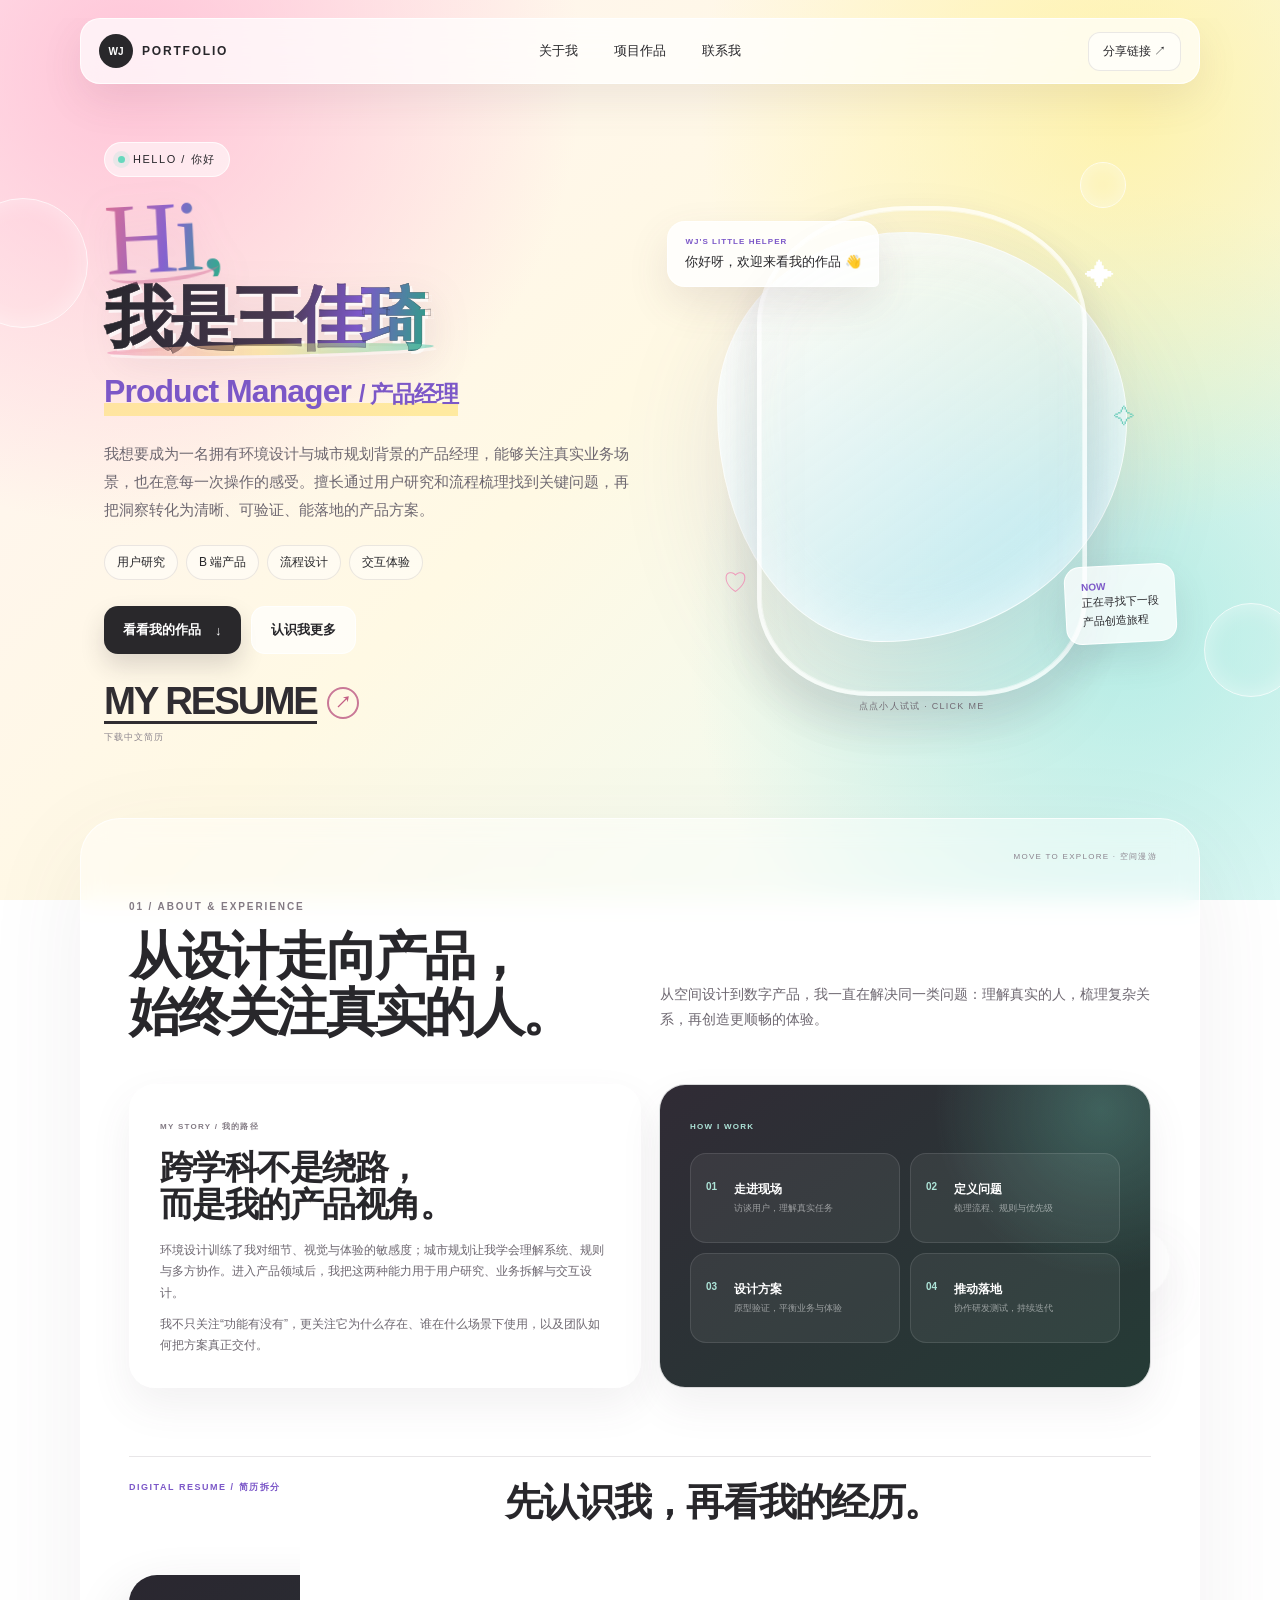
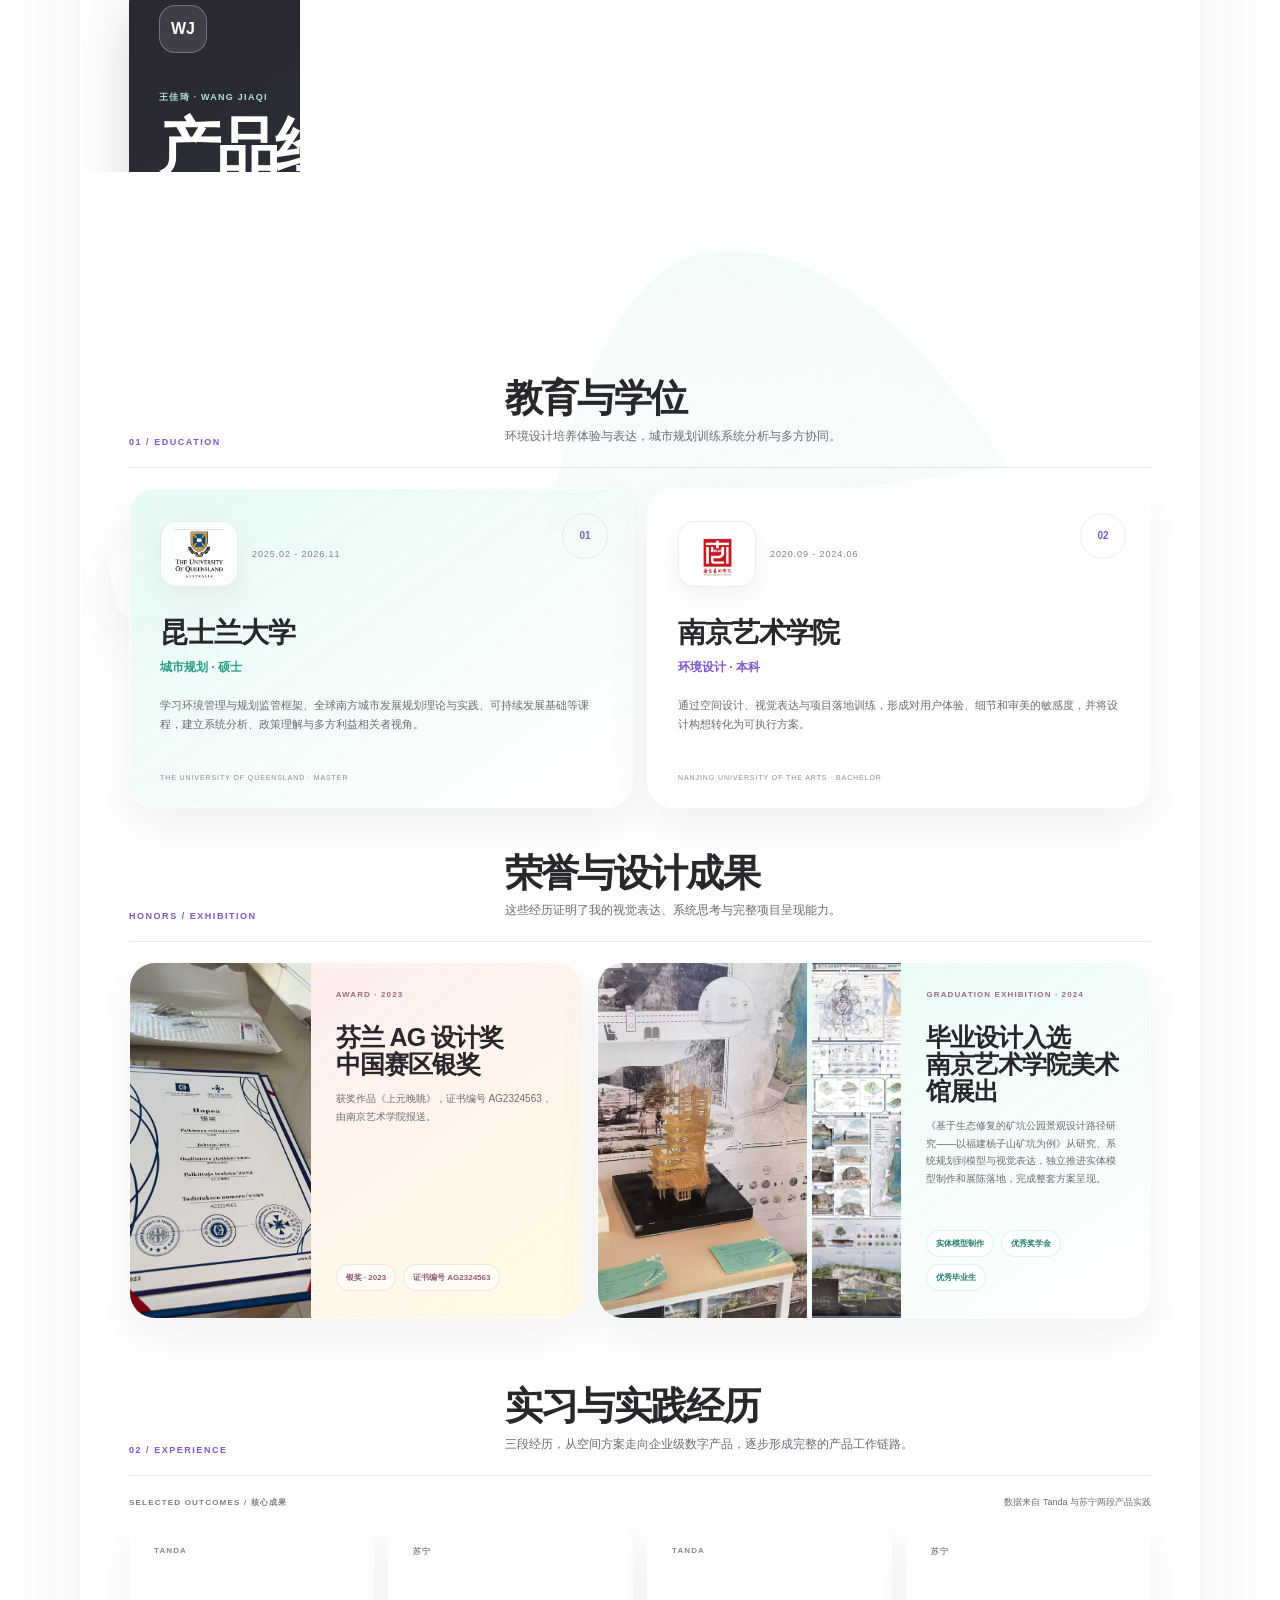
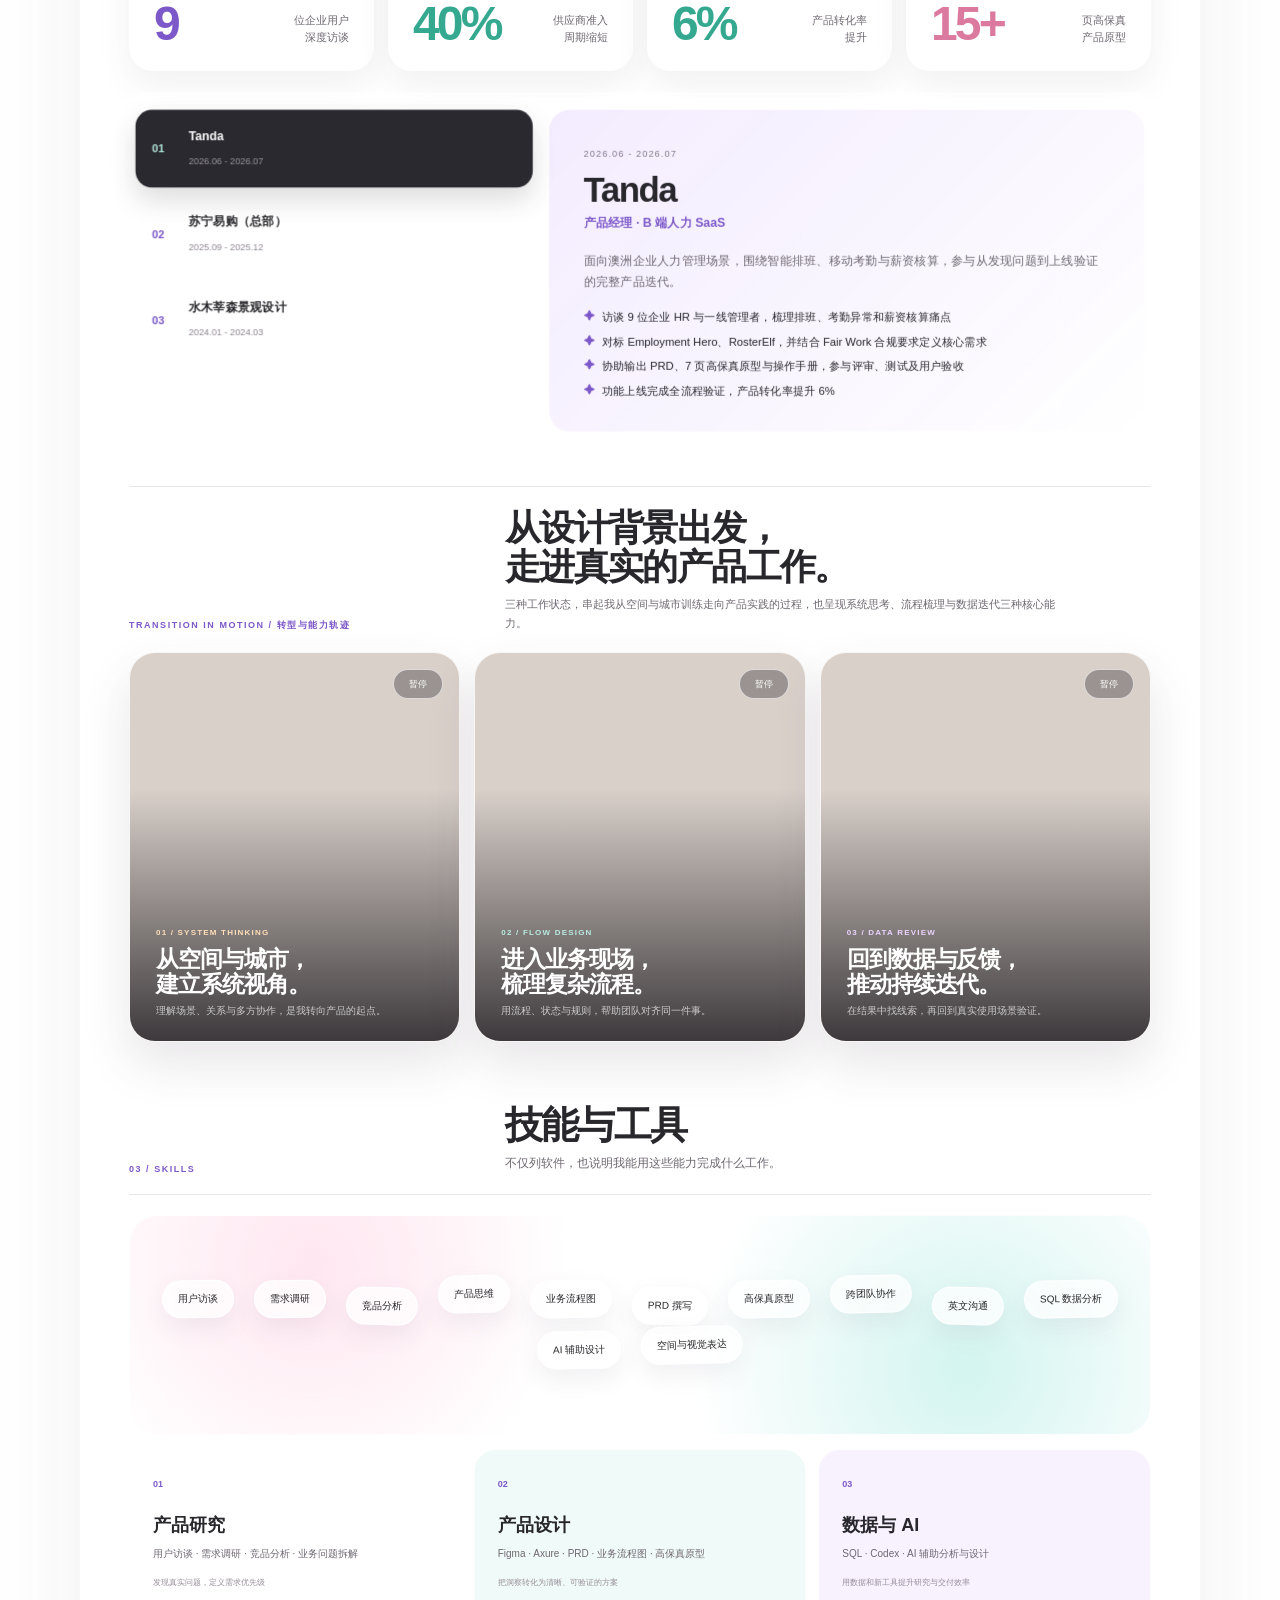
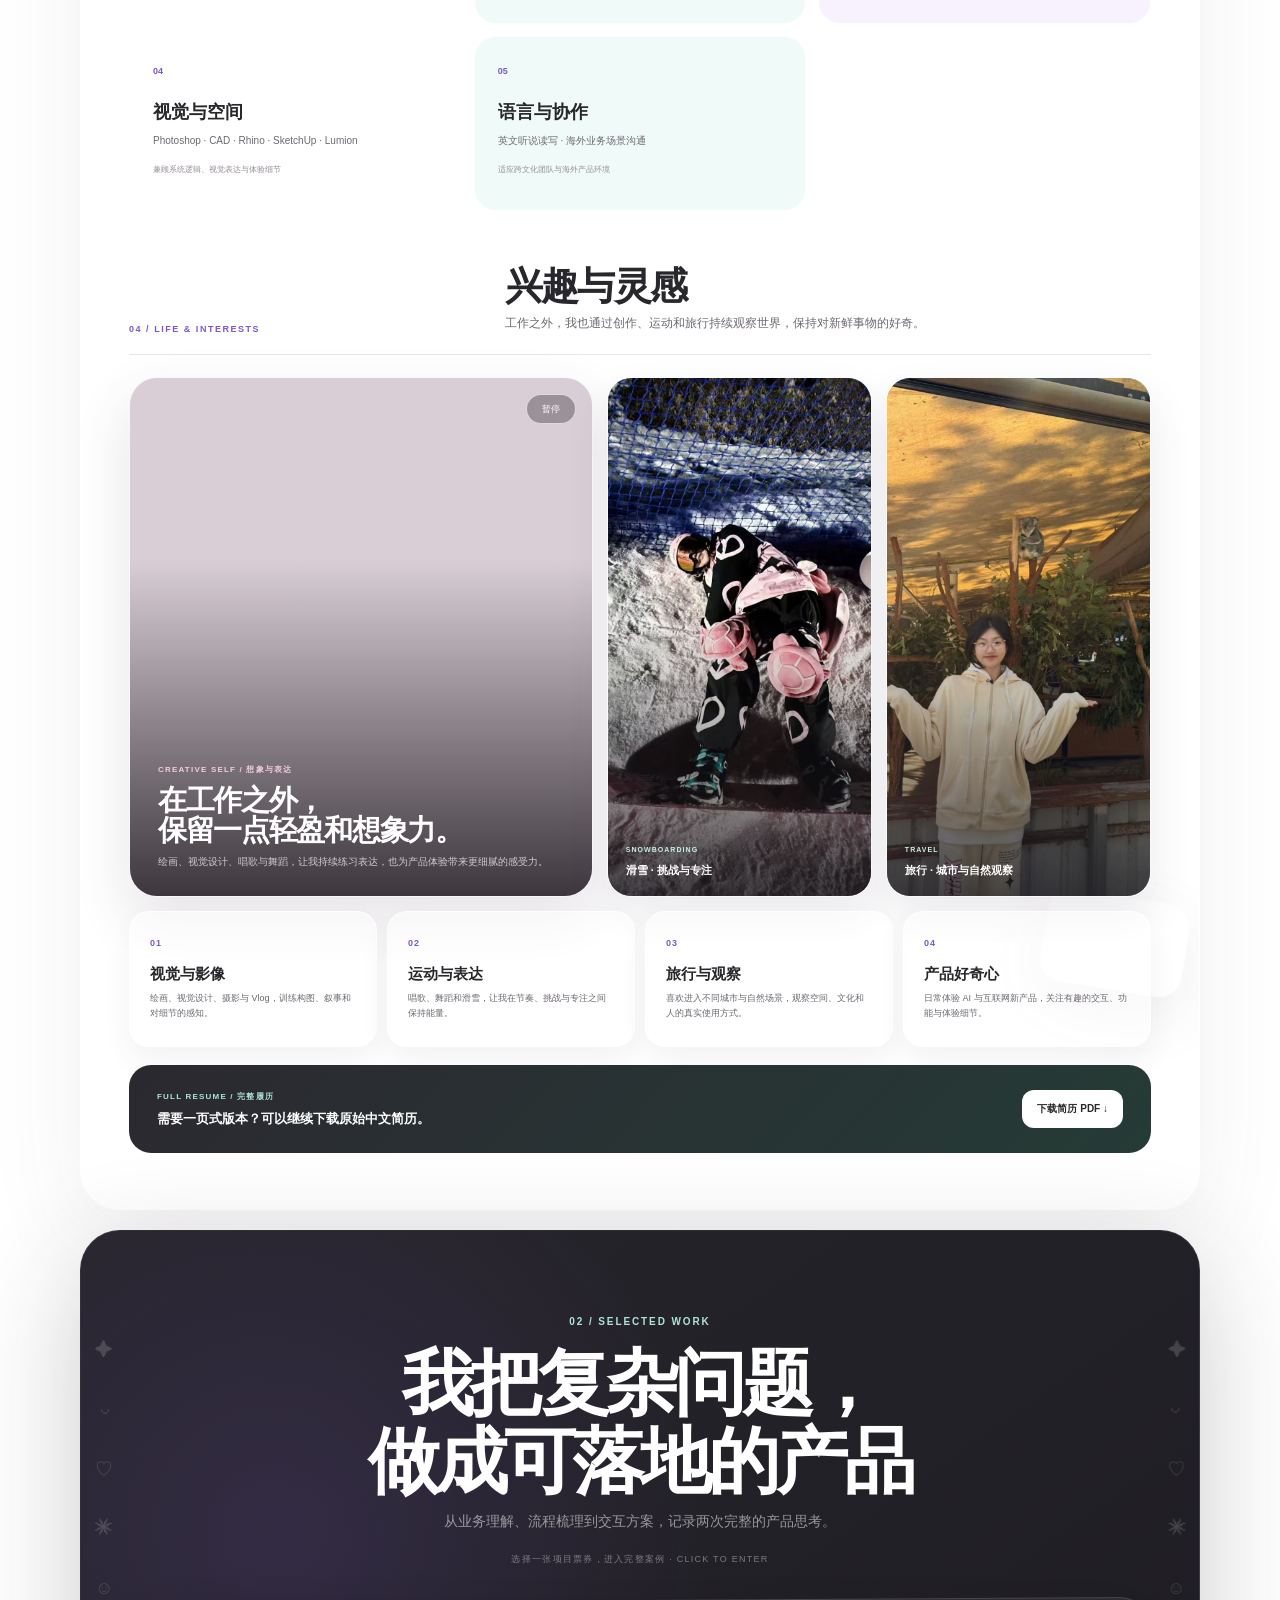
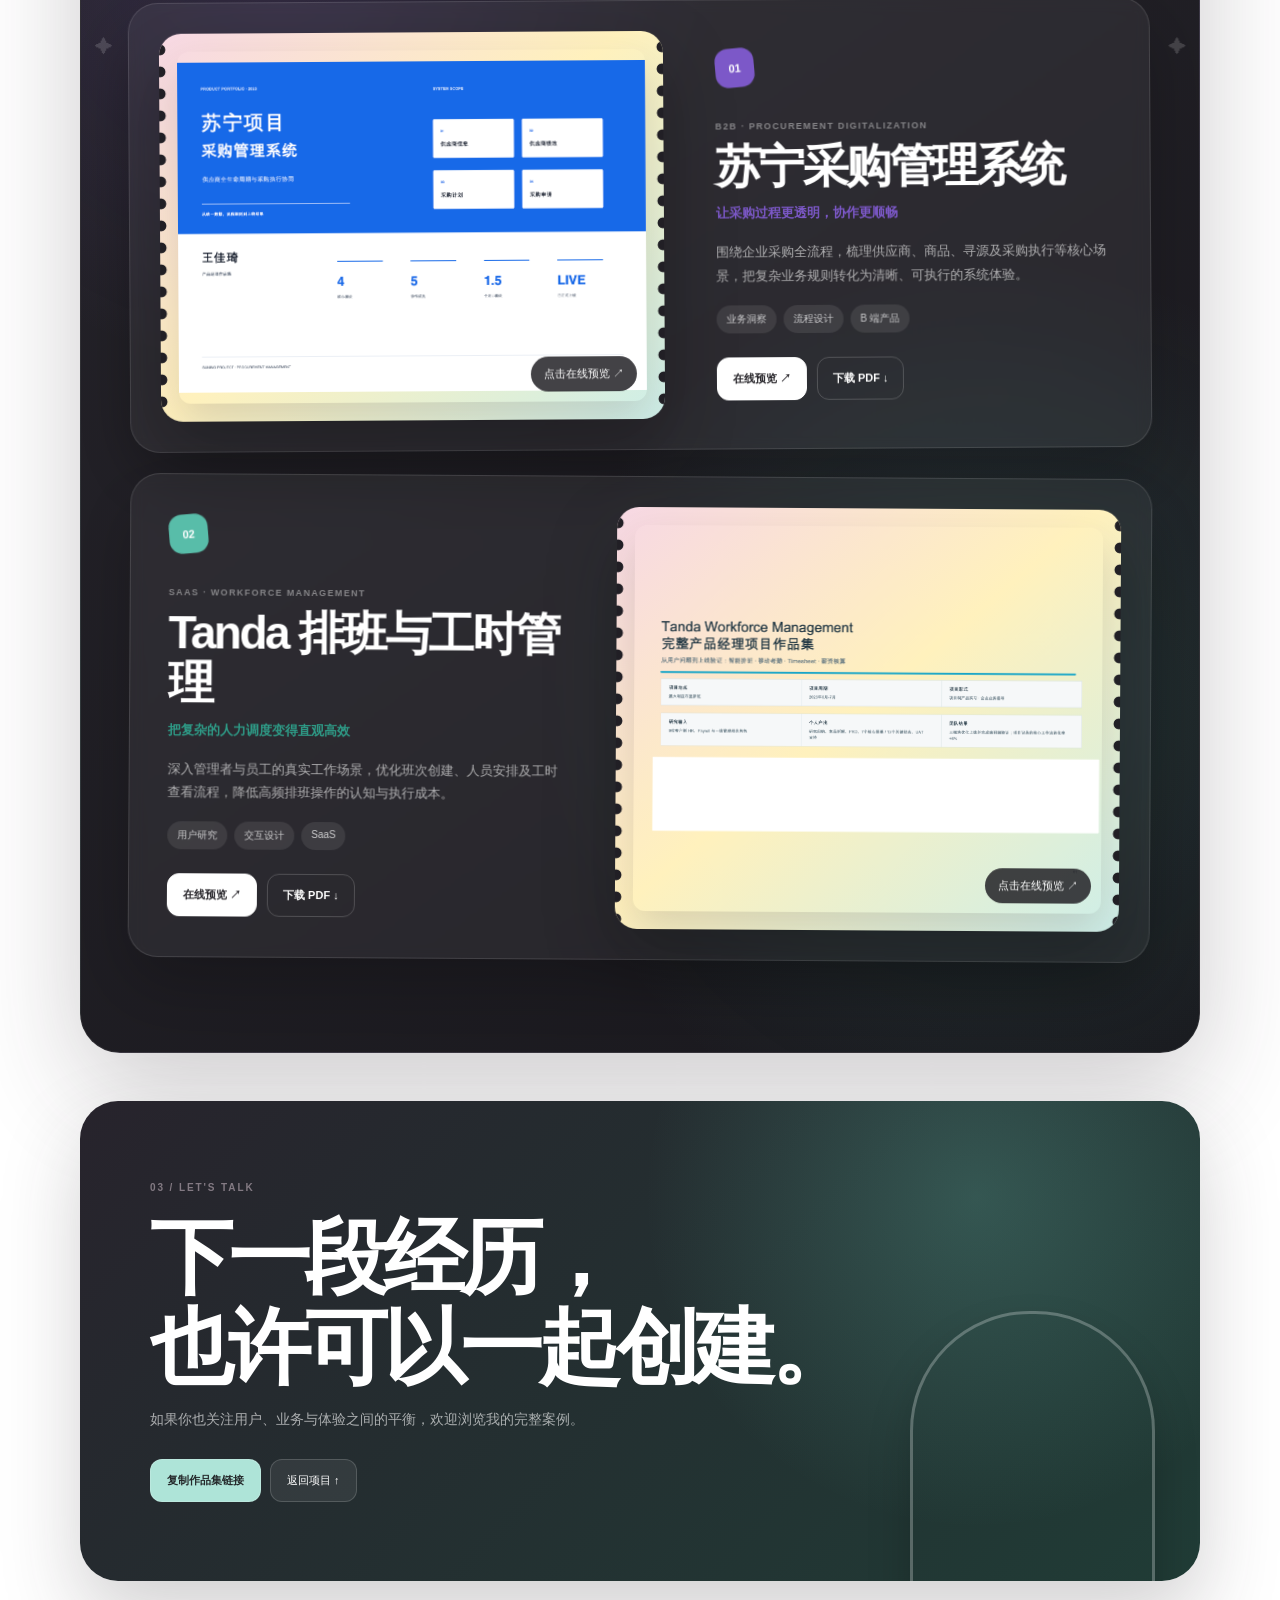
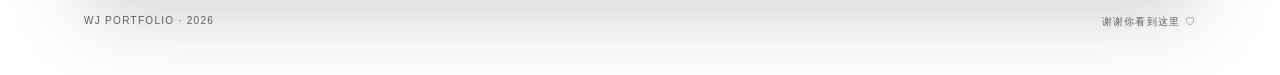
==== commit 32bf4ab5: "Fix hero lettering and replace watermarked videos" ====
--- a/index.html
+++ b/index.html
@@ -8,7 +8,7 @@
   <meta property="og:title" content="王佳琦 · 产品经理作品集">
   <meta property="og:description" content="把复杂问题，做成清晰的产品。">
   <meta property="og:image" content="https://jiaqiw588-code.github.io/product-portfolio/og.jpg">
-  <link rel="stylesheet" href="style.css?v=interests-20260807">
+  <link rel="stylesheet" href="style.css?v=hero-art-2-20260807">
 </head>
 <body>
   <main id="top">
@@ -67,8 +67,8 @@
       <div class="product-moments-heading"><span>TRANSITION IN MOTION / 转型与能力轨迹</span><div><h3>从设计背景出发，<br>走进真实的产品工作。</h3><p>三种工作状态，串起我从空间与城市训练走向产品实践的过程，也呈现系统思考、流程梳理与数据迭代三种核心能力。</p></div></div>
       <div class="product-moments capability-journey">
         <article class="product-moment system-moment"><video src="ip-motion-planning.mp4" autoplay muted loop playsinline preload="metadata"></video><button class="moment-toggle" type="button" aria-label="暂停视频">暂停</button><div><span>01 / SYSTEM THINKING</span><h4>从空间与城市，<br>建立系统视角。</h4><p>理解场景、关系与多方协作，是我转向产品的起点。</p></div></article>
-        <article class="product-moment workflow-moment"><video src="ip-motion-workflow.mp4" poster="ip-motion-workflow-poster.jpg" autoplay muted loop playsinline preload="metadata"></video><button class="moment-toggle" type="button" aria-label="暂停视频">暂停</button><div><span>02 / FLOW DESIGN</span><h4>进入业务现场，<br>梳理复杂流程。</h4><p>用流程、状态与规则，帮助团队对齐同一件事。</p></div></article>
-        <article class="product-moment insight-moment"><video src="ip-motion-insight.mp4" poster="ip-motion-insight-poster.jpg" autoplay muted loop playsinline preload="metadata"></video><button class="moment-toggle" type="button" aria-label="暂停视频">暂停</button><div><span>03 / DATA REVIEW</span><h4>回到数据与反馈，<br>推动持续迭代。</h4><p>在结果中找线索，再回到真实使用场景验证。</p></div></article>
+        <article class="product-moment workflow-moment"><video src="ip-motion-workflow.mp4" autoplay muted loop playsinline preload="metadata"></video><button class="moment-toggle" type="button" aria-label="暂停视频">暂停</button><div><span>02 / FLOW DESIGN</span><h4>进入业务现场，<br>梳理复杂流程。</h4><p>用流程、状态与规则，帮助团队对齐同一件事。</p></div></article>
+        <article class="product-moment insight-moment"><video src="ip-motion-insight.mp4" autoplay muted loop playsinline preload="metadata"></video><button class="moment-toggle" type="button" aria-label="暂停视频">暂停</button><div><span>03 / DATA REVIEW</span><h4>回到数据与反馈，<br>推动持续迭代。</h4><p>在结果中找线索，再回到真实使用场景验证。</p></div></article>
       </div>
       <div class="resume-section-heading skills-heading"><span>03 / SKILLS</span><div><h3>技能与工具</h3><p>不仅列软件，也说明我能用这些能力完成什么工作。</p></div></div>
       <div class="skills-cloud" aria-label="核心技能"><span>用户访谈</span><span>需求调研</span><span>竞品分析</span><span>产品思维</span><span>业务流程图</span><span>PRD 撰写</span><span>高保真原型</span><span>跨团队协作</span><span>英文沟通</span><span>SQL 数据分析</span><span>AI 辅助设计</span><span>空间与视觉表达</span></div>
--- a/style.css
+++ b/style.css
@@ -1,6 +1,6 @@
 :root{--ink:#28272b;--muted:#6e6871;--purple:#7c58c8;--mint:#77d8c1;--line:rgba(70,59,74,.11)}*{box-sizing:border-box}html{scroll-behavior:smooth}body{margin:0;color:var(--ink);font-family:Arial,"PingFang SC","Microsoft YaHei",sans-serif;background:radial-gradient(circle at 10% 8%,rgba(255,181,207,.76),transparent 32%),radial-gradient(circle at 88% 12%,rgba(255,240,154,.76),transparent 31%),radial-gradient(circle at 88% 70%,rgba(158,231,225,.72),transparent 34%),linear-gradient(135deg,#fff3f4,#fff9e4 47%,#e8fbf8);background-attachment:fixed}a{color:inherit;text-decoration:none}button{color:inherit;font:inherit}button,a{-webkit-tap-highlight-color:transparent}main{min-height:100vh;overflow:clip;position:relative}.ambient{position:fixed;inset:0;pointer-events:none;z-index:-1;overflow:hidden}.bubble{position:absolute;border:1px solid rgba(255,255,255,.72);border-radius:50%;box-shadow:inset 0 0 24px rgba(255,255,255,.42);animation:drift 9s ease-in-out infinite}.b1{width:130px;height:130px;left:-42px;top:22%}.b2{width:46px;height:46px;right:12%;top:18%;animation-delay:-3s}.b3{width:94px;height:94px;right:-18px;top:67%;animation-delay:-6s}.progress{height:3px;position:fixed;inset:0 0 auto;z-index:100}.progress i{display:block;height:100%;background:linear-gradient(90deg,#f49dbf,#9a75da,#72d5c3)}
 .site-header{width:min(1120px,calc(100% - 40px));height:66px;padding:0 18px;display:grid;grid-template-columns:1fr auto 1fr;align-items:center;position:sticky;top:18px;z-index:40;margin:18px auto 0;border:1px solid rgba(255,255,255,.82);border-radius:20px;background:rgba(255,255,255,.72);box-shadow:0 16px 42px rgba(94,79,91,.1);backdrop-filter:blur(22px)}.brand{display:flex;align-items:center;gap:9px;font-size:12px;font-weight:800;letter-spacing:.15em}.brand-mark{width:34px;height:34px;display:grid;place-items:center;color:#fff;background:#29282b;border-radius:50%;font-size:10px;letter-spacing:0}.site-header nav{display:flex;gap:8px}.site-header nav a{padding:9px 14px;border-radius:999px;font-size:13px;transition:.2s}.site-header nav a:hover{background:#28272b;color:#fff}.share{justify-self:end;border:1px solid var(--line);background:rgba(255,255,255,.65);border-radius:12px;padding:10px 14px;font-size:12px;cursor:pointer}
-.hero{width:min(1120px,calc(100% - 40px));min-height:660px;margin:0 auto;padding:86px 24px 70px;display:grid;grid-template-columns:1.02fr .98fr;align-items:center;gap:34px}.hello{width:max-content;padding:9px 13px;display:flex;gap:8px;align-items:center;background:rgba(255,255,255,.54);border:1px solid rgba(255,255,255,.78);border-radius:999px;font-size:11px;letter-spacing:.14em}.hello i{width:7px;height:7px;border-radius:50%;background:#66d8bd;box-shadow:0 0 0 5px rgba(102,216,189,.14)}.hero h1{margin:22px 0 16px;font-size:clamp(64px,7.5vw,104px);line-height:.97;letter-spacing:-.075em;font-weight:850}.hero-title{display:grid;justify-items:start;gap:0}.hero-title .hero-hi{position:relative;z-index:1;margin-left:3px;color:transparent;font-family:"Snell Roundhand","Brush Script MT","Bradley Hand",cursive;font-size:1.06em;font-weight:500;letter-spacing:-.035em;line-height:.82;transform:rotate(-3deg);transform-origin:left bottom;background:linear-gradient(105deg,#d66f98 4%,#8562cf 54%,#35a990 96%);background-clip:text;-webkit-background-clip:text;filter:drop-shadow(0 8px 18px rgba(143,93,142,.13))}.hero-title .hero-hi:after{content:"";width:1.08em;height:.18em;position:absolute;left:.03em;bottom:-.03em;z-index:-1;border-bottom:.045em solid rgba(214,111,152,.48);border-radius:50%;transform:rotate(-4deg)}.hero-title .hero-name{width:max-content;position:relative;z-index:0;color:#29282b;font-family:"STKaiti","Kaiti SC","KaiTi","Songti SC",serif;font-size:.78em;font-weight:900;letter-spacing:-.08em;line-height:1.08;text-shadow:3px 3px 0 rgba(255,255,255,.7),8px 9px 22px rgba(92,74,100,.11)}.hero-title .hero-name:after{content:"";height:.16em;position:absolute;left:1%;right:-3%;bottom:.03em;z-index:-1;border-radius:50%;background:linear-gradient(90deg,rgba(240,150,184,.62),rgba(250,220,117,.54) 48%,rgba(87,204,179,.55));transform:rotate(-1.2deg)}.hero h2{width:max-content;margin:0 0 24px;padding-bottom:6px;font-size:clamp(22px,2.5vw,34px);color:var(--purple);letter-spacing:-.03em;background:linear-gradient(transparent 70%,rgba(255,225,114,.6) 0)}.hero h2 em{font-size:.72em;font-style:normal}.hero-copy>p{max-width:560px;margin:0;color:var(--muted);line-height:1.85;font-size:15px}.skills{display:flex;flex-wrap:wrap;gap:8px;list-style:none;padding:0;margin:22px 0 26px}.skills li{padding:8px 12px;border:1px solid var(--line);border-radius:999px;background:rgba(255,255,255,.48);font-size:12px}.hero-actions{display:flex;gap:10px}.hero-actions a,.hero-actions button{min-height:48px;padding:0 19px;display:inline-flex;gap:14px;align-items:center;justify-content:center;border:0;border-radius:14px;cursor:pointer;font-weight:700;font-size:13px}.hero-actions a{color:#fff;background:#29282b;box-shadow:0 12px 24px rgba(41,40,43,.16)}
+.hero{width:min(1120px,calc(100% - 40px));min-height:660px;margin:0 auto;padding:86px 24px 70px;display:grid;grid-template-columns:1.02fr .98fr;align-items:center;gap:34px}.hello{width:max-content;padding:9px 13px;display:flex;gap:8px;align-items:center;background:rgba(255,255,255,.54);border:1px solid rgba(255,255,255,.78);border-radius:999px;font-size:11px;letter-spacing:.14em}.hello i{width:7px;height:7px;border-radius:50%;background:#66d8bd;box-shadow:0 0 0 5px rgba(102,216,189,.14)}.hero h1{margin:22px 0 16px;font-size:clamp(64px,7.5vw,104px);line-height:.97;letter-spacing:-.075em;font-weight:850}.hero-title{display:grid;justify-items:start;gap:0}.hero-title .hero-hi{position:relative;z-index:1;margin-left:3px;color:transparent;font-family:"Snell Roundhand","Brush Script MT","Bradley Hand",cursive;font-size:1.06em;font-weight:500;letter-spacing:-.035em;line-height:.82;transform:rotate(-3deg);transform-origin:left bottom;background:linear-gradient(105deg,#d66f98 4%,#8562cf 54%,#35a990 96%);background-clip:text;-webkit-background-clip:text;filter:drop-shadow(0 8px 18px rgba(143,93,142,.13))}.hero-title .hero-hi:after{content:"";width:1.08em;height:.18em;position:absolute;left:.03em;bottom:-.03em;z-index:-1;border-bottom:.045em solid rgba(214,111,152,.48);border-radius:50%;transform:rotate(-4deg)}.hero-title .hero-name{width:max-content;position:relative;z-index:0;color:transparent;white-space:nowrap;font-family:"STKaiti","Kaiti SC","KaiTi","Songti SC",serif;font-size:.72em;font-weight:900;letter-spacing:-.07em;line-height:1.08;background:linear-gradient(98deg,#29272e 4%,#4b3a53 56%,#7c58c8 78%,#2f9f88 100%);background-clip:text;-webkit-background-clip:text;-webkit-text-stroke:.006em rgba(41,39,46,.52);filter:drop-shadow(3px 3px 0 rgba(255,255,255,.72)) drop-shadow(8px 9px 18px rgba(92,74,100,.10))}.hero-title .hero-name:after{content:"";height:.16em;position:absolute;left:1%;right:-3%;bottom:.03em;z-index:-1;border-radius:50%;background:linear-gradient(90deg,rgba(240,150,184,.62),rgba(250,220,117,.54) 48%,rgba(87,204,179,.55));transform:rotate(-1.2deg)}.hero h2{width:max-content;margin:0 0 24px;padding-bottom:6px;font-size:clamp(22px,2.5vw,34px);color:var(--purple);letter-spacing:-.03em;background:linear-gradient(transparent 70%,rgba(255,225,114,.6) 0)}.hero h2 em{font-size:.72em;font-style:normal}.hero-copy>p{max-width:560px;margin:0;color:var(--muted);line-height:1.85;font-size:15px}.skills{display:flex;flex-wrap:wrap;gap:8px;list-style:none;padding:0;margin:22px 0 26px}.skills li{padding:8px 12px;border:1px solid var(--line);border-radius:999px;background:rgba(255,255,255,.48);font-size:12px}.hero-actions{display:flex;gap:10px}.hero-actions a,.hero-actions button{min-height:48px;padding:0 19px;display:inline-flex;gap:14px;align-items:center;justify-content:center;border:0;border-radius:14px;cursor:pointer;font-weight:700;font-size:13px}.hero-actions a{color:#fff;background:#29282b;box-shadow:0 12px 24px rgba(41,40,43,.16)}
 .hero-visual{--mx:0px;--my:0px;min-height:540px;position:relative;isolation:isolate}.ip-halo{width:410px;height:410px;position:absolute;left:50%;top:49%;transform:translate(-50%,-50%);border-radius:46% 54% 60% 40%/43% 46% 54% 57%;background:linear-gradient(145deg,rgba(255,255,255,.72),rgba(177,225,243,.58));border:1px solid rgba(255,255,255,.82);box-shadow:0 40px 100px rgba(120,100,130,.15),inset 0 0 60px rgba(255,255,255,.7);animation:morph 9s ease-in-out infinite}.ip-character{position:absolute;width:330px;height:490px;left:50%;bottom:17px;z-index:3;padding:0;border:0;background:none;cursor:pointer;transform:translate(calc(-50% + var(--mx)),var(--my));transition:transform .28s ease-out,filter .28s ease-out;filter:drop-shadow(0 24px 24px rgba(74,59,78,.18))}.ip-character:hover{filter:drop-shadow(0 28px 28px rgba(74,59,78,.22))}.ip-character video{width:100%;height:100%;display:block;object-fit:cover;border:4px solid rgba(255,255,255,.72);border-radius:46% 46% 34% 34%/24% 24% 20% 20%;box-shadow:0 22px 46px rgba(74,59,78,.14),inset 0 0 0 1px rgba(255,255,255,.48);animation:ipVideoFloat 4.8s ease-in-out infinite;transform-origin:50% 86%}.speech{max-width:235px;position:absolute;left:0;top:48px;z-index:5;padding:15px 17px;text-align:left;border:1px solid rgba(255,255,255,.85);border-radius:18px 18px 5px 18px;background:rgba(255,255,255,.82);box-shadow:0 17px 42px rgba(96,77,93,.12);cursor:pointer;animation:tinyFloat 4s ease-in-out infinite}.speech small{display:block;color:var(--purple);font-weight:800;font-size:8px;letter-spacing:.13em;margin-bottom:6px}.speech span{font-size:13px;line-height:1.5}.now{position:absolute;right:0;bottom:70px;z-index:4;padding:14px 16px;border-radius:16px;background:rgba(255,255,255,.76);border:1px solid rgba(255,255,255,.86);box-shadow:0 15px 36px rgba(91,77,94,.12);transform:rotate(-3deg)}.now b{display:block;color:var(--purple);font-size:10px}.now span{font-size:11px;line-height:1.5}.click-hint{position:absolute;bottom:0;left:50%;transform:translateX(-50%);font-size:9px;color:#777079;letter-spacing:.14em;white-space:nowrap}.spark{position:absolute;z-index:4;animation:twinkle 2.6s ease-in-out infinite}.s1{right:12%;top:16%;font-size:30px;color:#fff}.s2{left:11%;bottom:21%;font-size:25px;color:#ee9bbb;animation-delay:-.9s}.s3{right:8%;top:43%;font-size:21px;color:#6ccdbb;animation-delay:-1.6s}
 .work{width:min(1120px,calc(100% - 40px));margin:20px auto 0;padding:80px 48px 92px;border:1px solid rgba(255,255,255,.72);border-radius:40px;background:rgba(255,255,255,.36);box-shadow:0 30px 100px rgba(91,72,92,.08);backdrop-filter:blur(10px)}.section-intro{text-align:center}.section-intro>span,.contact>span{color:#837a83;font-size:10px;font-weight:700;letter-spacing:.19em}.section-intro h2{margin:16px 0 12px;font-size:clamp(42px,5.8vw,72px);line-height:1.08;letter-spacing:-.055em}.section-intro p{margin:0;color:var(--muted);font-size:14px}.projects{display:grid;gap:26px;margin-top:54px}.project-card{min-height:450px;padding:30px;display:grid;grid-template-columns:1.1fr .9fr;gap:44px;align-items:center;border:1px solid rgba(255,255,255,.9);border-radius:30px;background:rgba(255,255,255,.71);box-shadow:0 20px 50px rgba(88,72,91,.1);transition:.3s}.project-card:hover{transform:translateY(-7px)}.project-card.reverse{grid-template-columns:.9fr 1.1fr}.reverse .project-cover{order:2}.reverse .project-copy{order:1}.project-cover{height:100%;min-height:360px;position:relative;overflow:hidden;padding:18px;border:0;border-radius:22px;background:linear-gradient(135deg,rgba(247,203,220,.7),rgba(255,241,182,.6),rgba(173,231,225,.65));cursor:zoom-in}.project-cover img{width:100%;height:100%;object-fit:contain;border-radius:12px;box-shadow:0 18px 38px rgba(66,53,70,.16);transition:.4s}.project-cover:hover img{transform:scale(1.035) rotate(-1deg)}.project-cover span{position:absolute;right:28px;bottom:28px;padding:10px 13px;color:#fff;background:rgba(37,35,40,.86);border-radius:999px;font-size:11px}.project-copy{position:relative;padding:10px 8px}.number{width:39px;height:39px;display:grid;place-items:center;margin-bottom:28px;color:#fff;background:var(--purple);border-radius:13px;font-size:11px;font-weight:800;transform:rotate(-5deg)}.reverse .number{background:#58bda9}.eyebrow{color:#847b85;font-size:9px;letter-spacing:.15em;font-weight:700}.project-copy h3{margin:9px 0 12px;font-size:clamp(30px,3.6vw,48px);line-height:1.08;letter-spacing:-.055em}.project-copy strong{color:var(--purple);font-size:13px}.reverse .project-copy strong{color:#2e9a86}.project-copy p{margin:18px 0;color:var(--muted);font-size:13px;line-height:1.8}.project-copy ul{display:flex;flex-wrap:wrap;gap:7px;list-style:none;margin:0 0 24px;padding:0}.project-copy li{padding:7px 10px;border-radius:999px;background:#f3eff5;font-size:10px}.actions{display:flex;gap:10px}.actions button,.actions a{min-height:43px;padding:0 15px;display:inline-flex;align-items:center;border-radius:12px;border:1px solid var(--line);background:transparent;cursor:pointer;font-size:11px;font-weight:700}.actions button{color:#fff;background:#29282b}
 .contact{width:min(1120px,calc(100% - 40px));min-height:480px;margin:48px auto 0;padding:76px 70px;position:relative;overflow:hidden;color:#fff;border-radius:38px;background:radial-gradient(circle at 80% 20%,rgba(117,215,195,.22),transparent 34%),linear-gradient(135deg,#27232c,#203c36);box-shadow:0 35px 80px rgba(48,44,51,.22)}.contact h2{margin:18px 0;font-size:clamp(48px,6.5vw,86px);line-height:1.08;letter-spacing:-.065em}.contact>p{color:rgba(255,255,255,.61);font-size:14px}.contact>div{display:flex;gap:9px;margin-top:30px}.contact>div button,.contact>div a{padding:13px 16px;color:#fff;border:1px solid rgba(255,255,255,.16);border-radius:12px;background:rgba(255,255,255,.07);font-size:11px;cursor:pointer}.contact>div button{color:#24282a;background:#aee4d8;font-weight:800}.contact-ip{width:245px;height:330px;position:absolute;right:45px;bottom:-60px;padding:0;border:0;background:none;cursor:pointer}.contact-ip video{width:100%;height:100%;display:block;object-fit:cover;border:3px solid rgba(255,255,255,.25);border-radius:120px 120px 26px 26px;box-shadow:0 24px 44px rgba(0,0,0,.2);animation:ipFloat 4s ease-in-out infinite}footer{width:min(1120px,calc(100% - 40px));margin:0 auto;padding:34px 4px 46px;display:flex;justify-content:space-between;color:#68616a;font-size:10px;letter-spacing:.13em}
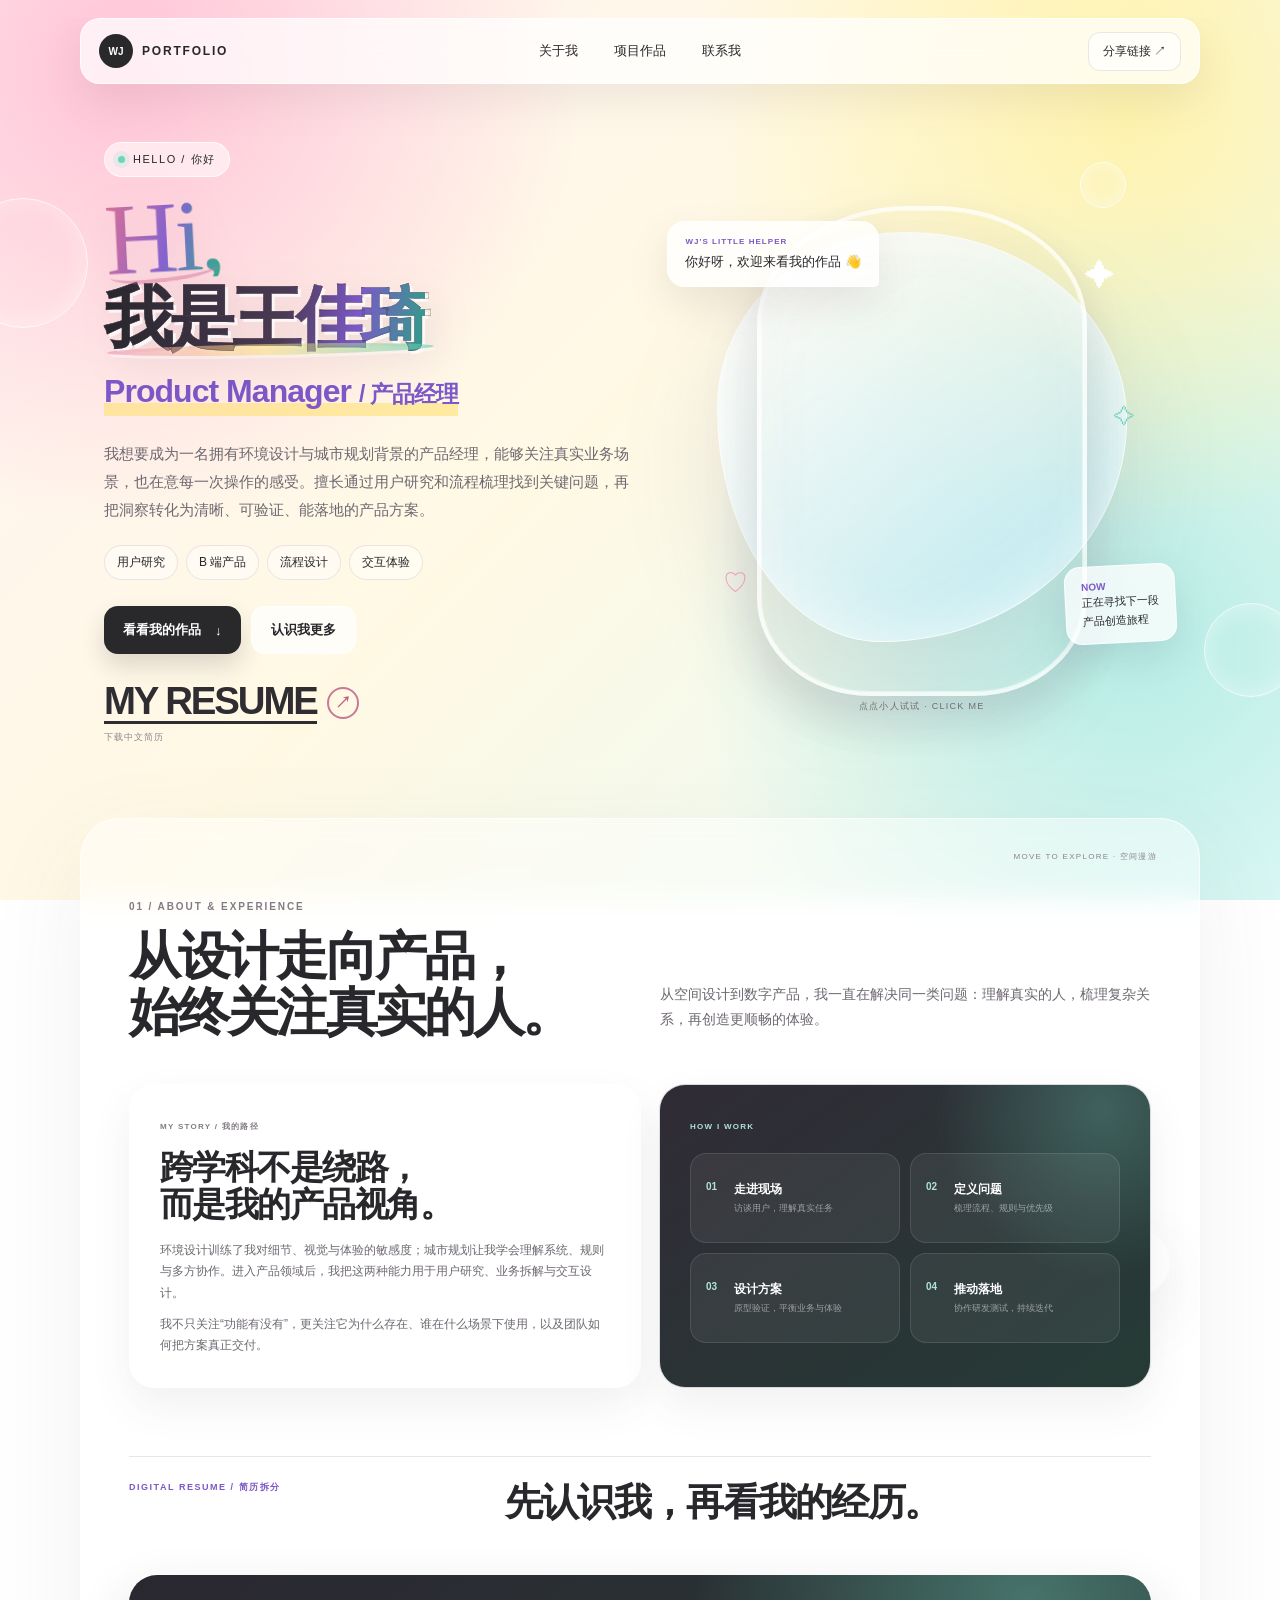
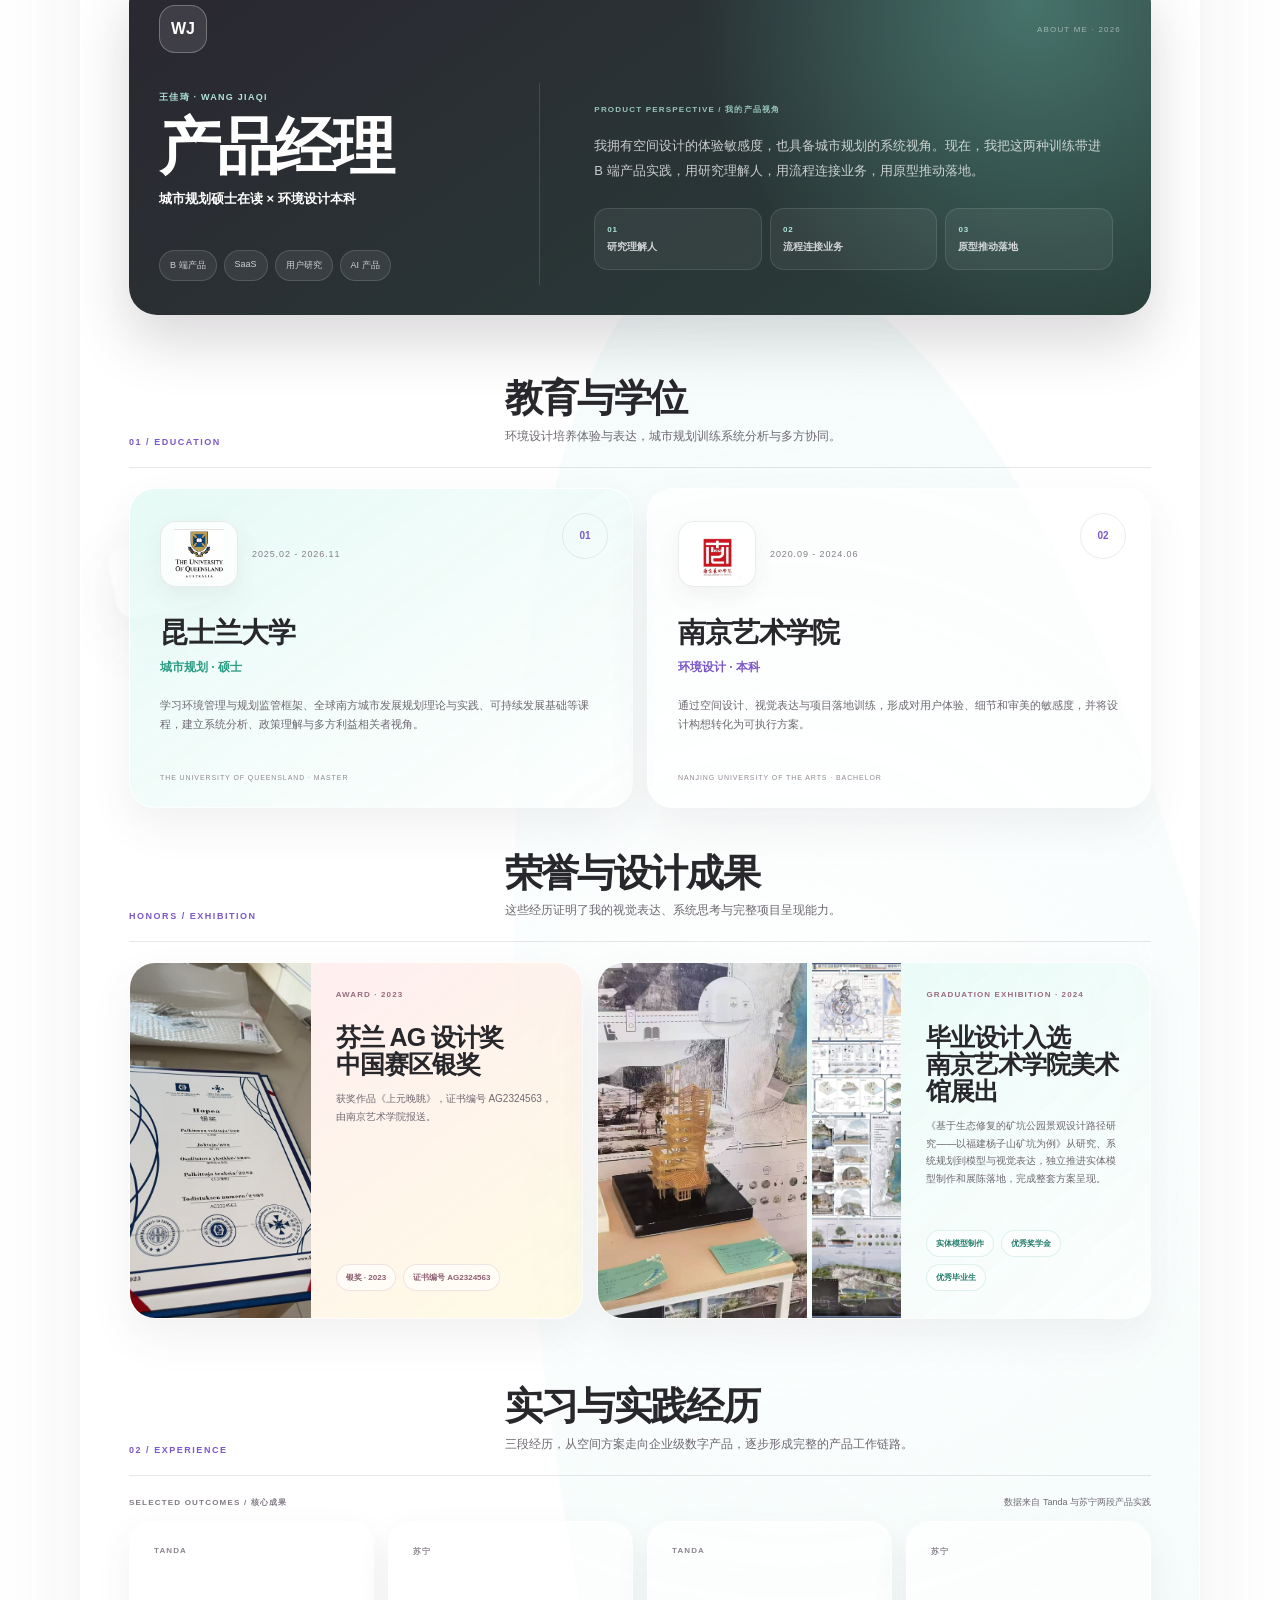
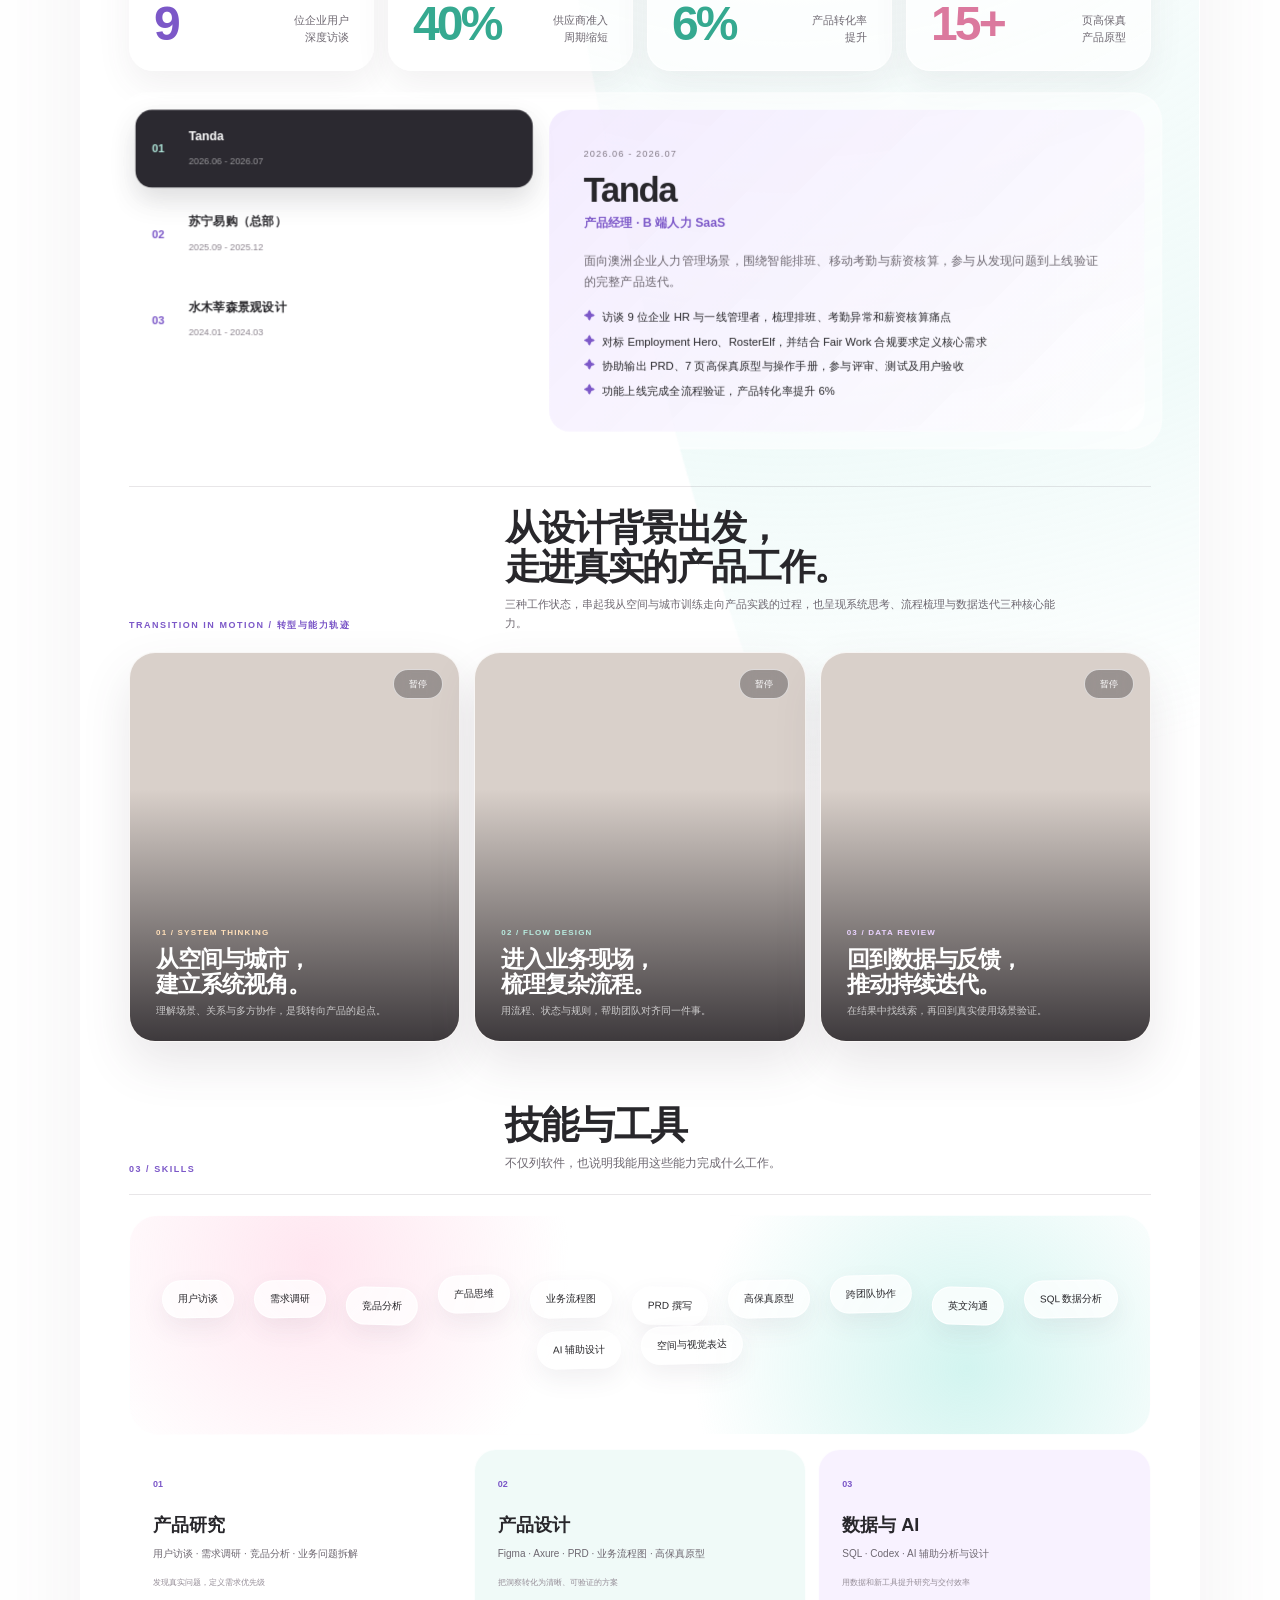
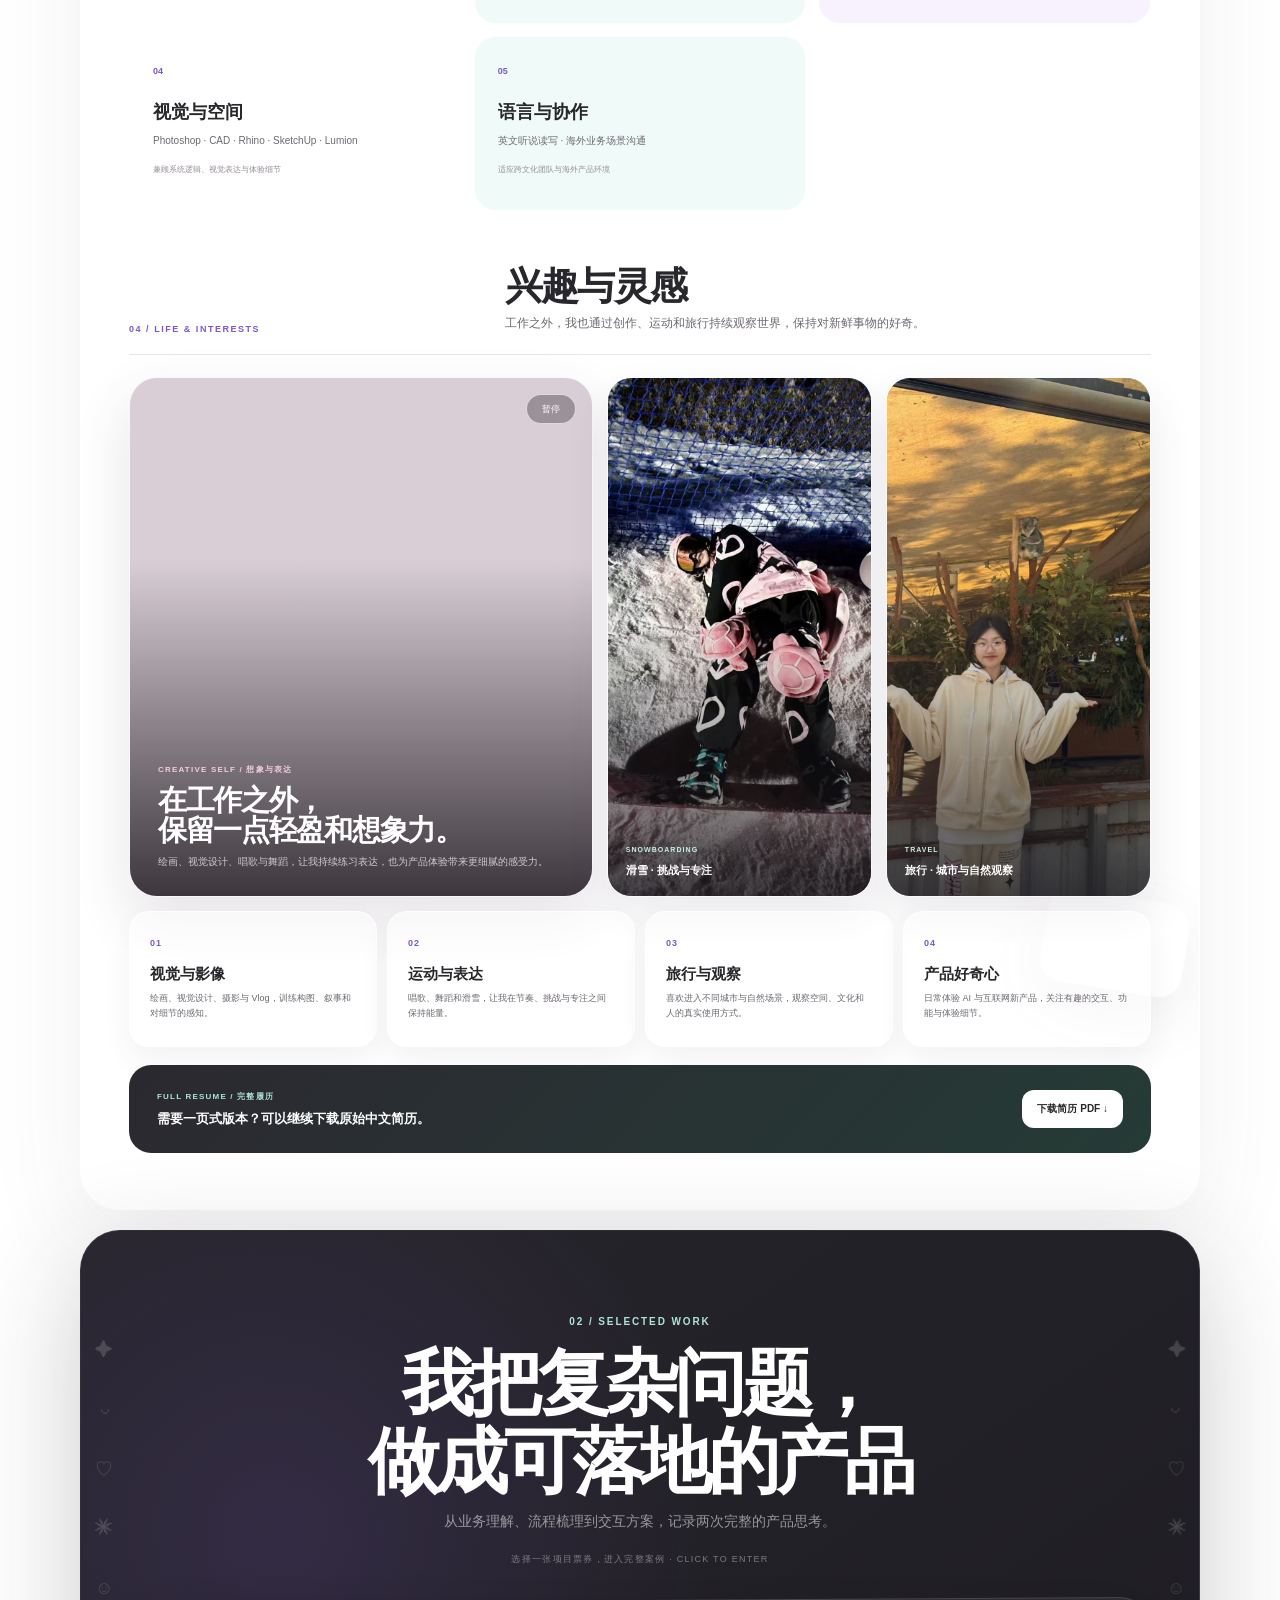
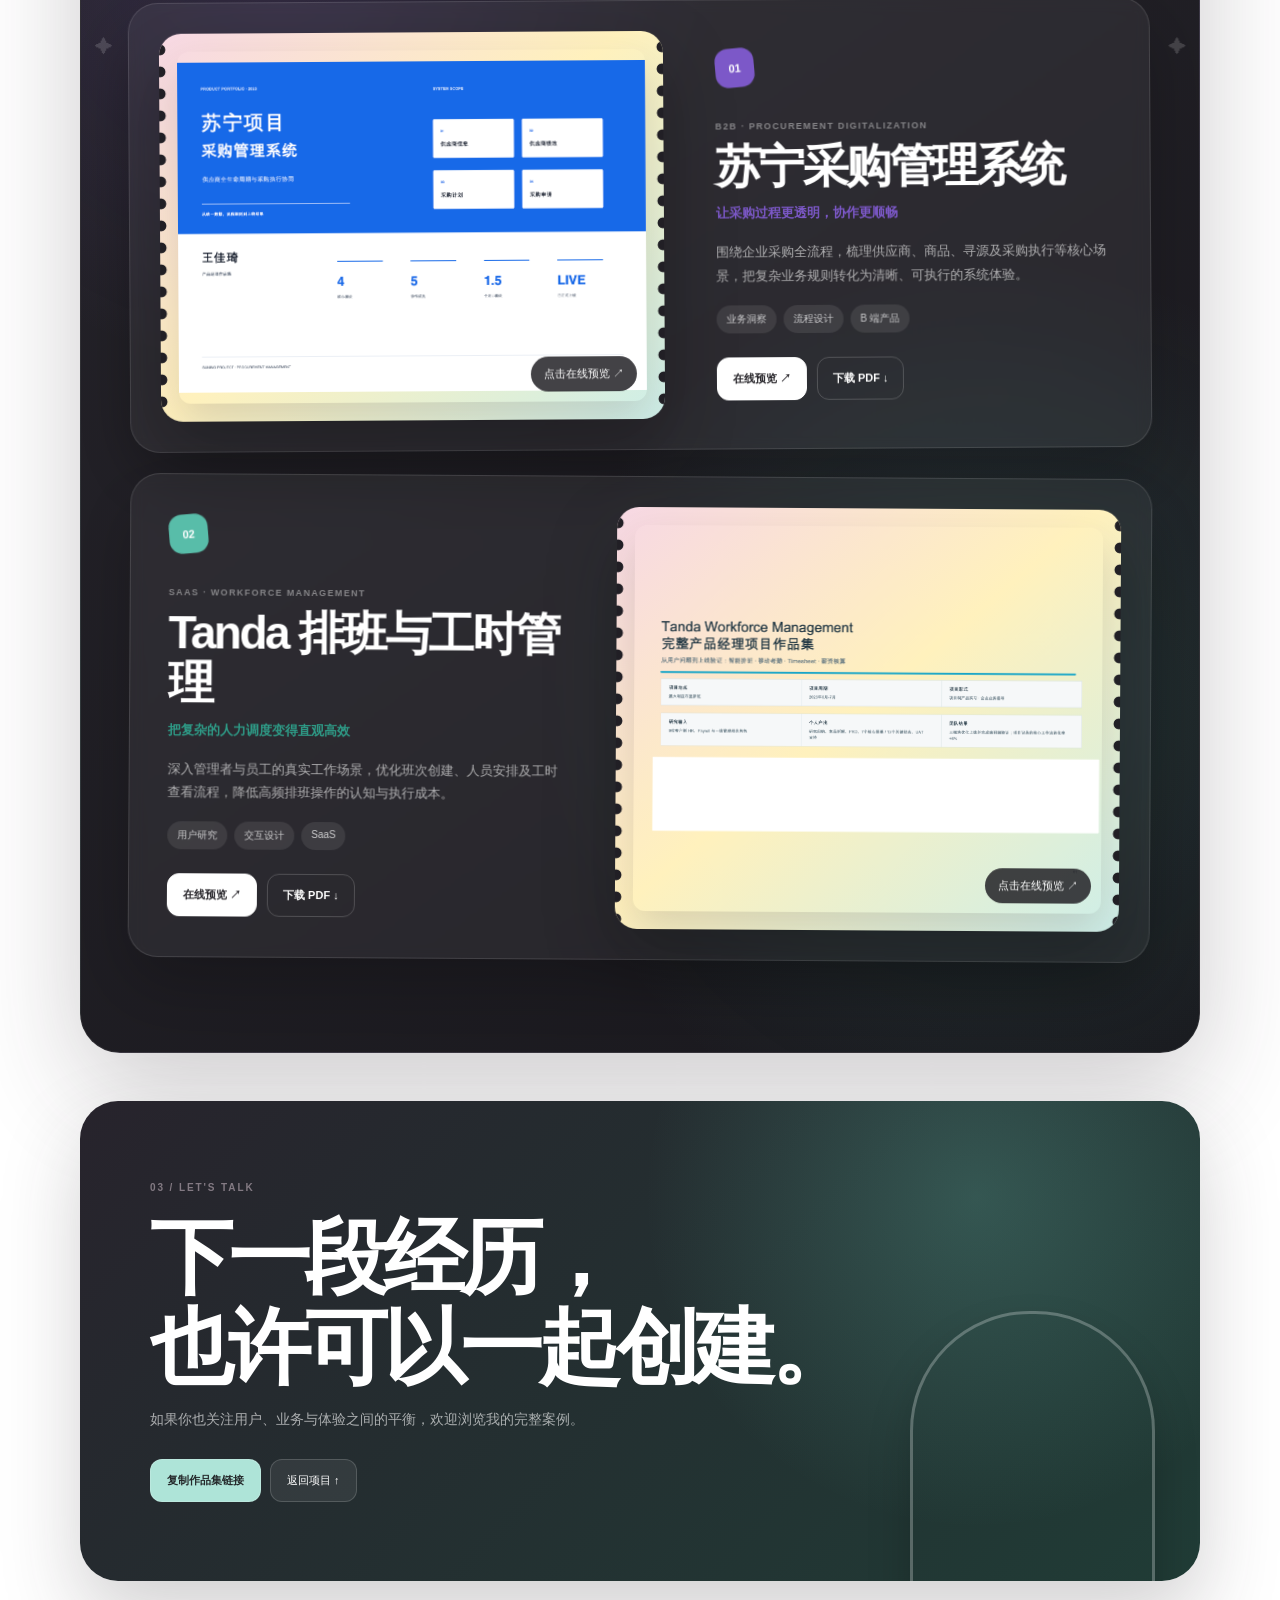
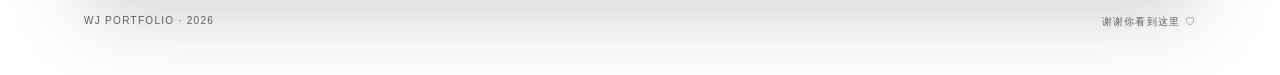
==== commit f0aca3ce: "Bust cache for clean project videos" ====
--- a/index.html
+++ b/index.html
@@ -67,8 +67,8 @@
       <div class="product-moments-heading"><span>TRANSITION IN MOTION / 转型与能力轨迹</span><div><h3>从设计背景出发，<br>走进真实的产品工作。</h3><p>三种工作状态，串起我从空间与城市训练走向产品实践的过程，也呈现系统思考、流程梳理与数据迭代三种核心能力。</p></div></div>
       <div class="product-moments capability-journey">
         <article class="product-moment system-moment"><video src="ip-motion-planning.mp4" autoplay muted loop playsinline preload="metadata"></video><button class="moment-toggle" type="button" aria-label="暂停视频">暂停</button><div><span>01 / SYSTEM THINKING</span><h4>从空间与城市，<br>建立系统视角。</h4><p>理解场景、关系与多方协作，是我转向产品的起点。</p></div></article>
-        <article class="product-moment workflow-moment"><video src="ip-motion-workflow.mp4" autoplay muted loop playsinline preload="metadata"></video><button class="moment-toggle" type="button" aria-label="暂停视频">暂停</button><div><span>02 / FLOW DESIGN</span><h4>进入业务现场，<br>梳理复杂流程。</h4><p>用流程、状态与规则，帮助团队对齐同一件事。</p></div></article>
-        <article class="product-moment insight-moment"><video src="ip-motion-insight.mp4" autoplay muted loop playsinline preload="metadata"></video><button class="moment-toggle" type="button" aria-label="暂停视频">暂停</button><div><span>03 / DATA REVIEW</span><h4>回到数据与反馈，<br>推动持续迭代。</h4><p>在结果中找线索，再回到真实使用场景验证。</p></div></article>
+        <article class="product-moment workflow-moment"><video src="ip-motion-workflow.mp4?v=clean-20260807" autoplay muted loop playsinline preload="metadata"></video><button class="moment-toggle" type="button" aria-label="暂停视频">暂停</button><div><span>02 / FLOW DESIGN</span><h4>进入业务现场，<br>梳理复杂流程。</h4><p>用流程、状态与规则，帮助团队对齐同一件事。</p></div></article>
+        <article class="product-moment insight-moment"><video src="ip-motion-insight.mp4?v=clean-20260807" autoplay muted loop playsinline preload="metadata"></video><button class="moment-toggle" type="button" aria-label="暂停视频">暂停</button><div><span>03 / DATA REVIEW</span><h4>回到数据与反馈，<br>推动持续迭代。</h4><p>在结果中找线索，再回到真实使用场景验证。</p></div></article>
       </div>
       <div class="resume-section-heading skills-heading"><span>03 / SKILLS</span><div><h3>技能与工具</h3><p>不仅列软件，也说明我能用这些能力完成什么工作。</p></div></div>
       <div class="skills-cloud" aria-label="核心技能"><span>用户访谈</span><span>需求调研</span><span>竞品分析</span><span>产品思维</span><span>业务流程图</span><span>PRD 撰写</span><span>高保真原型</span><span>跨团队协作</span><span>英文沟通</span><span>SQL 数据分析</span><span>AI 辅助设计</span><span>空间与视觉表达</span></div>
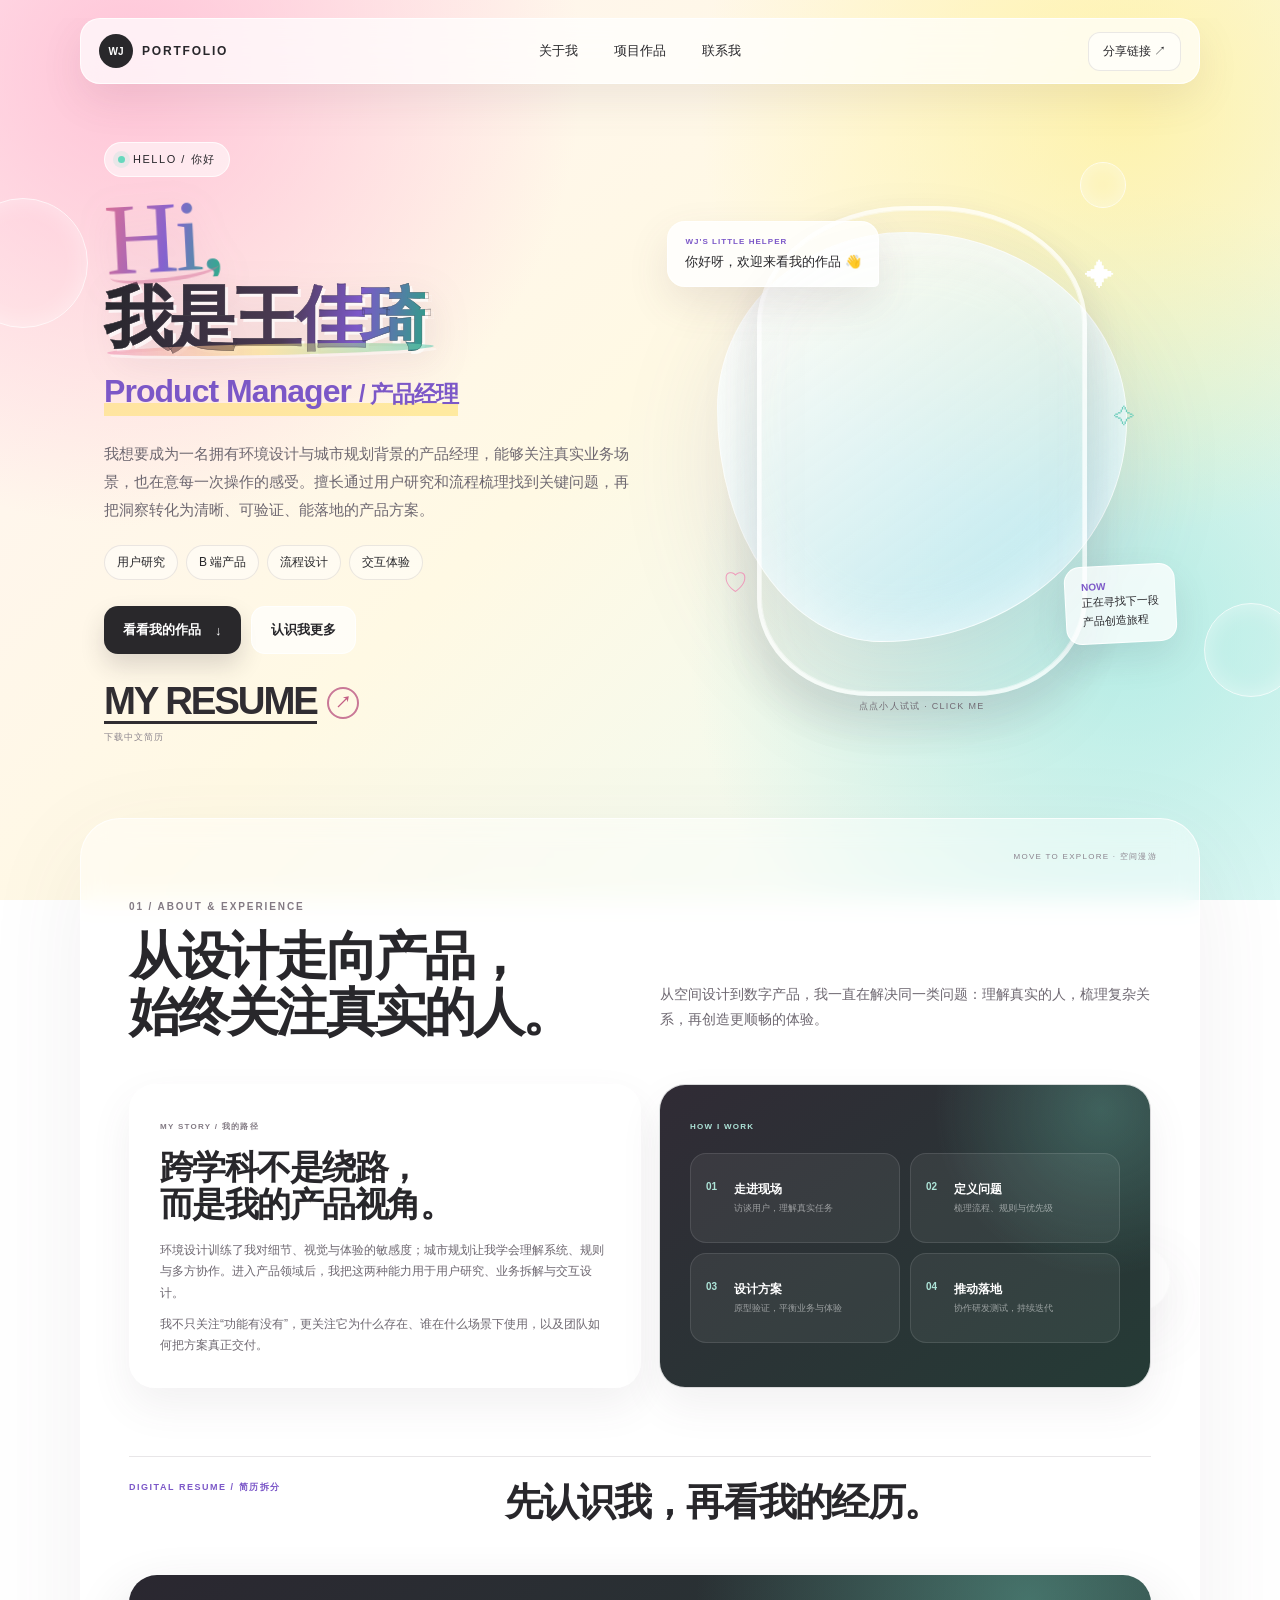
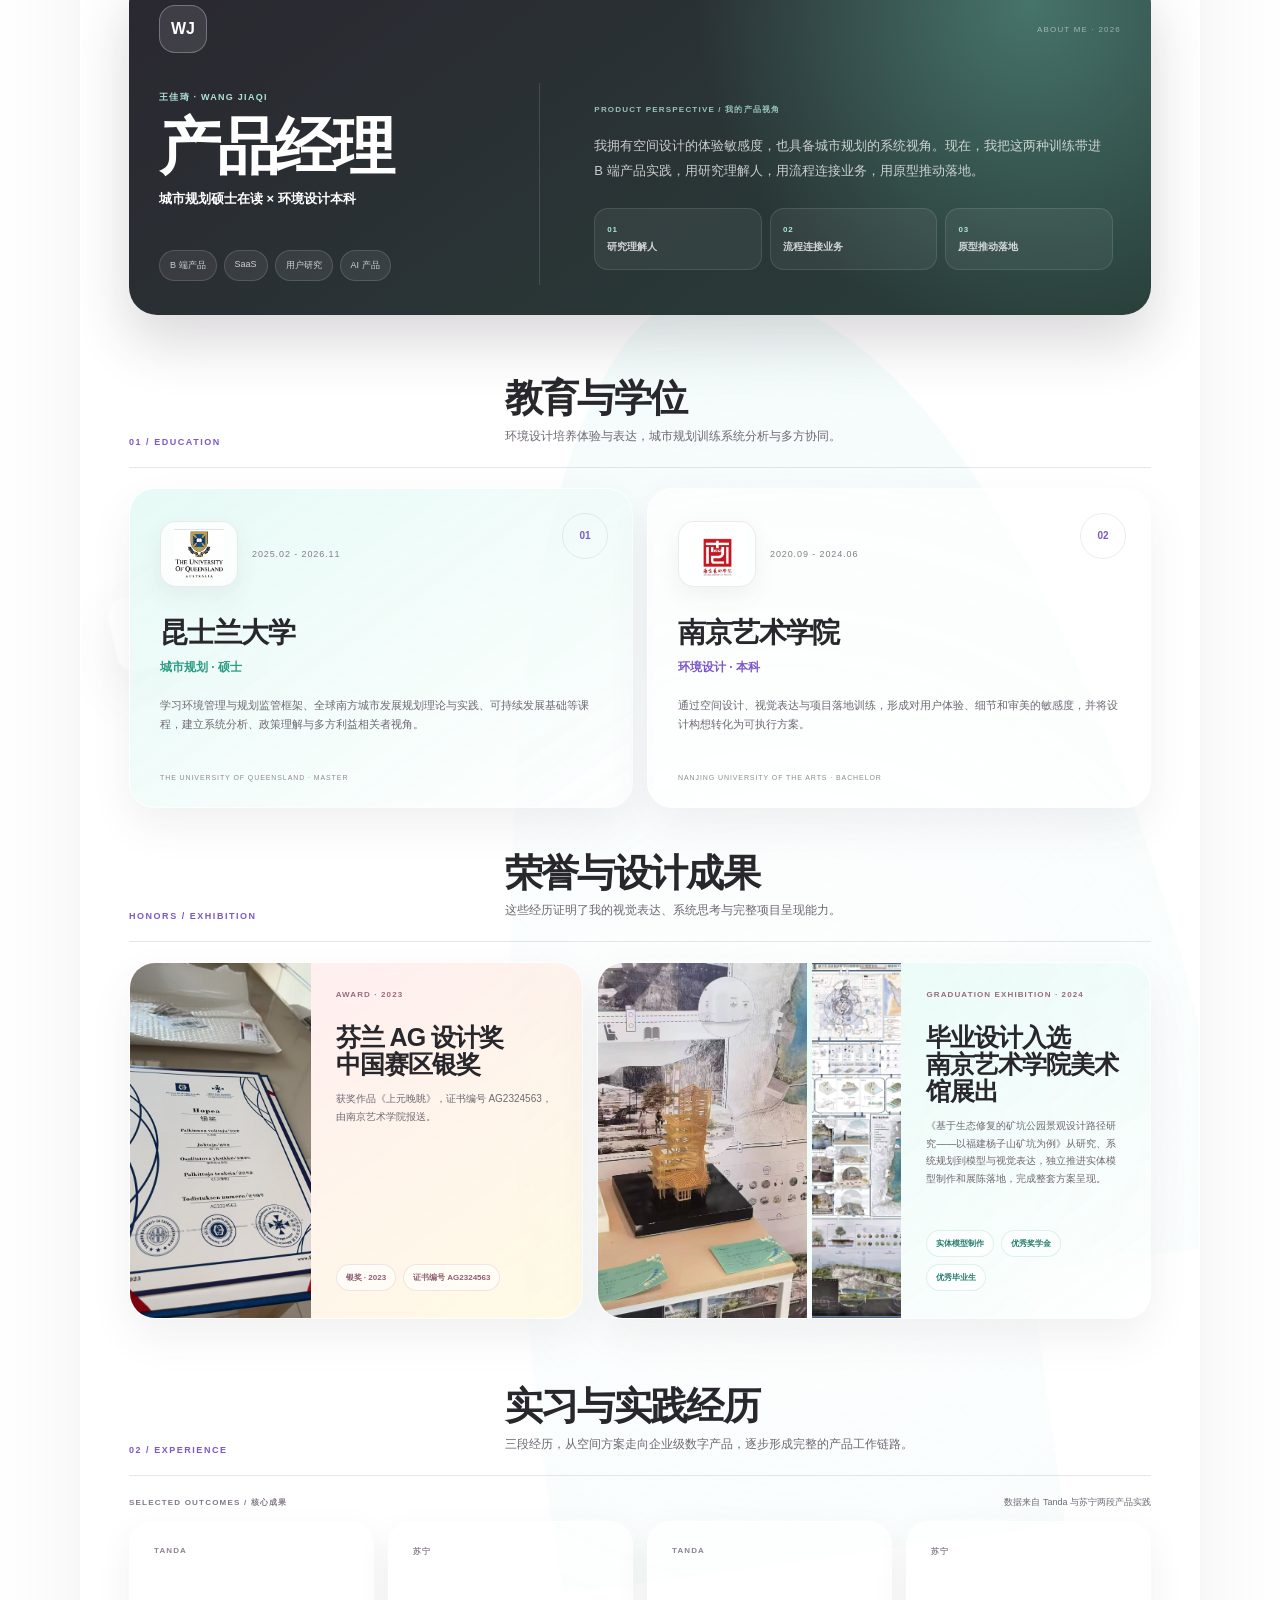
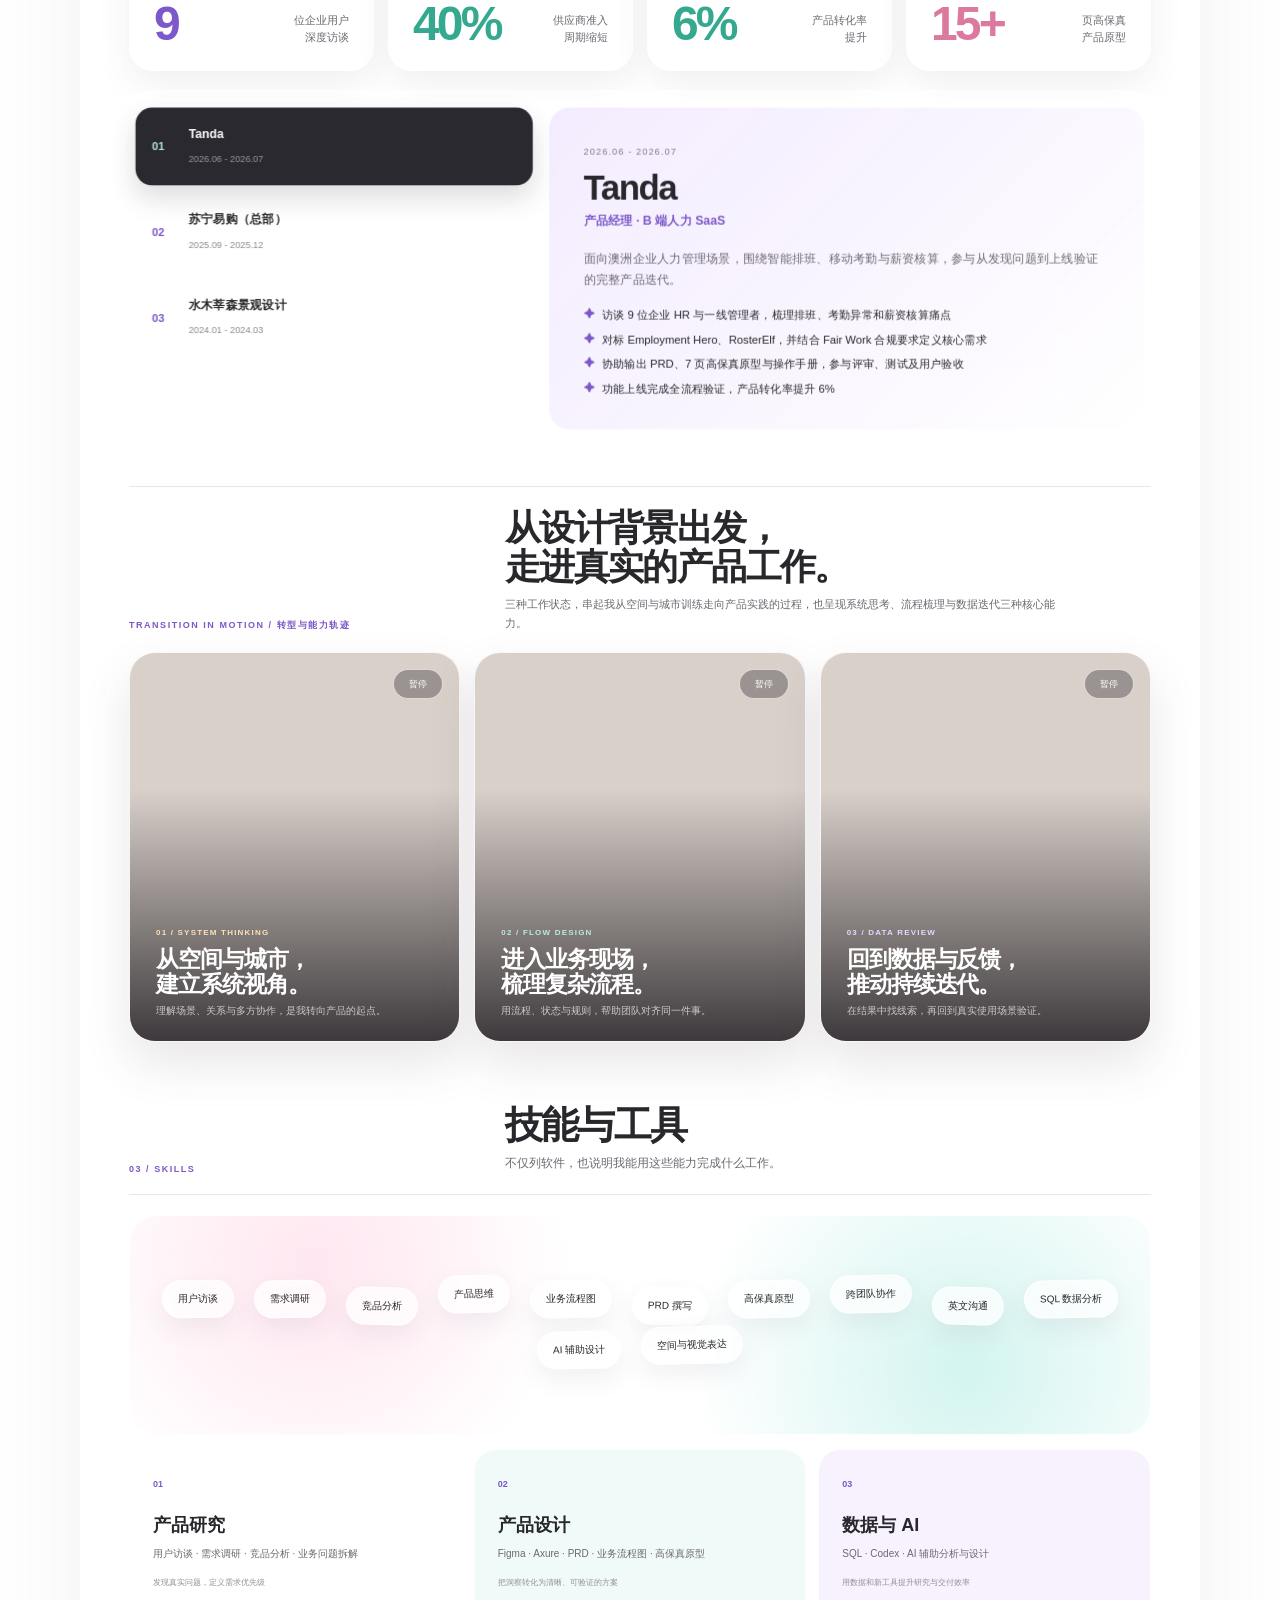
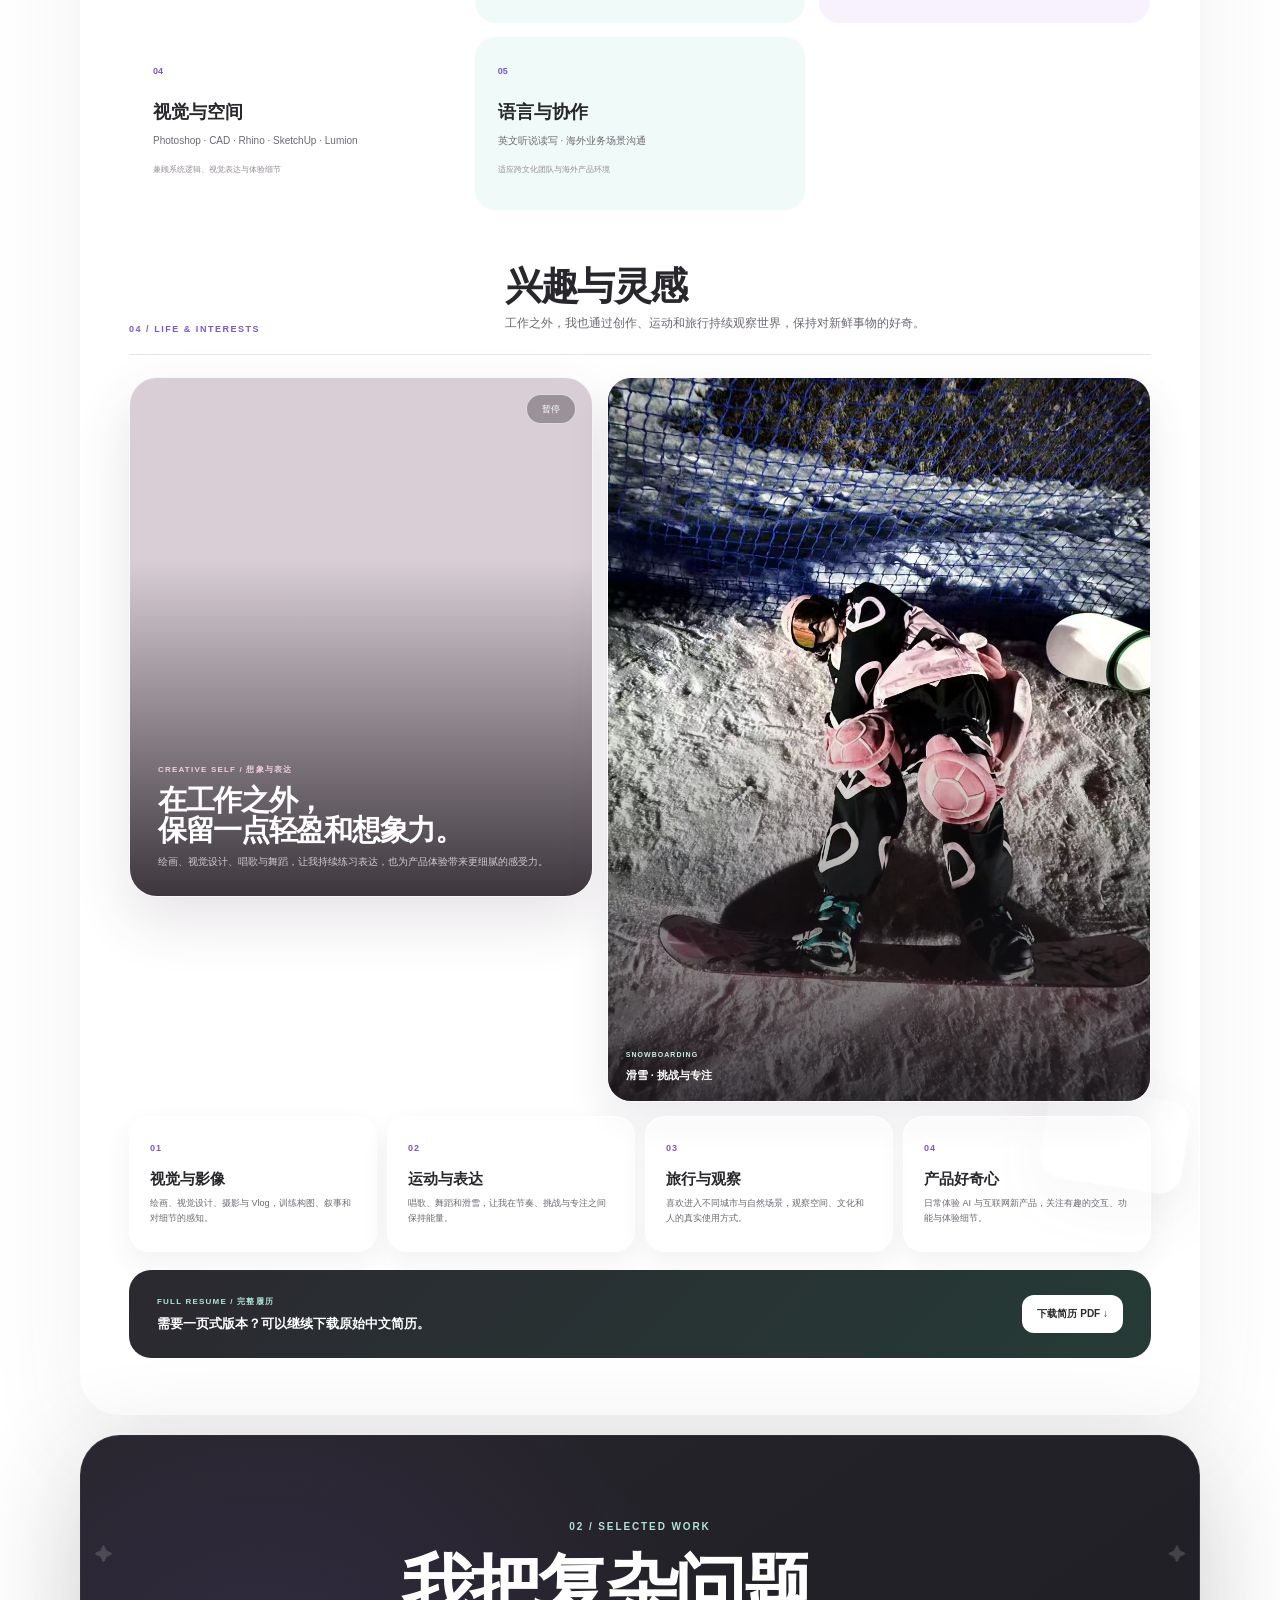
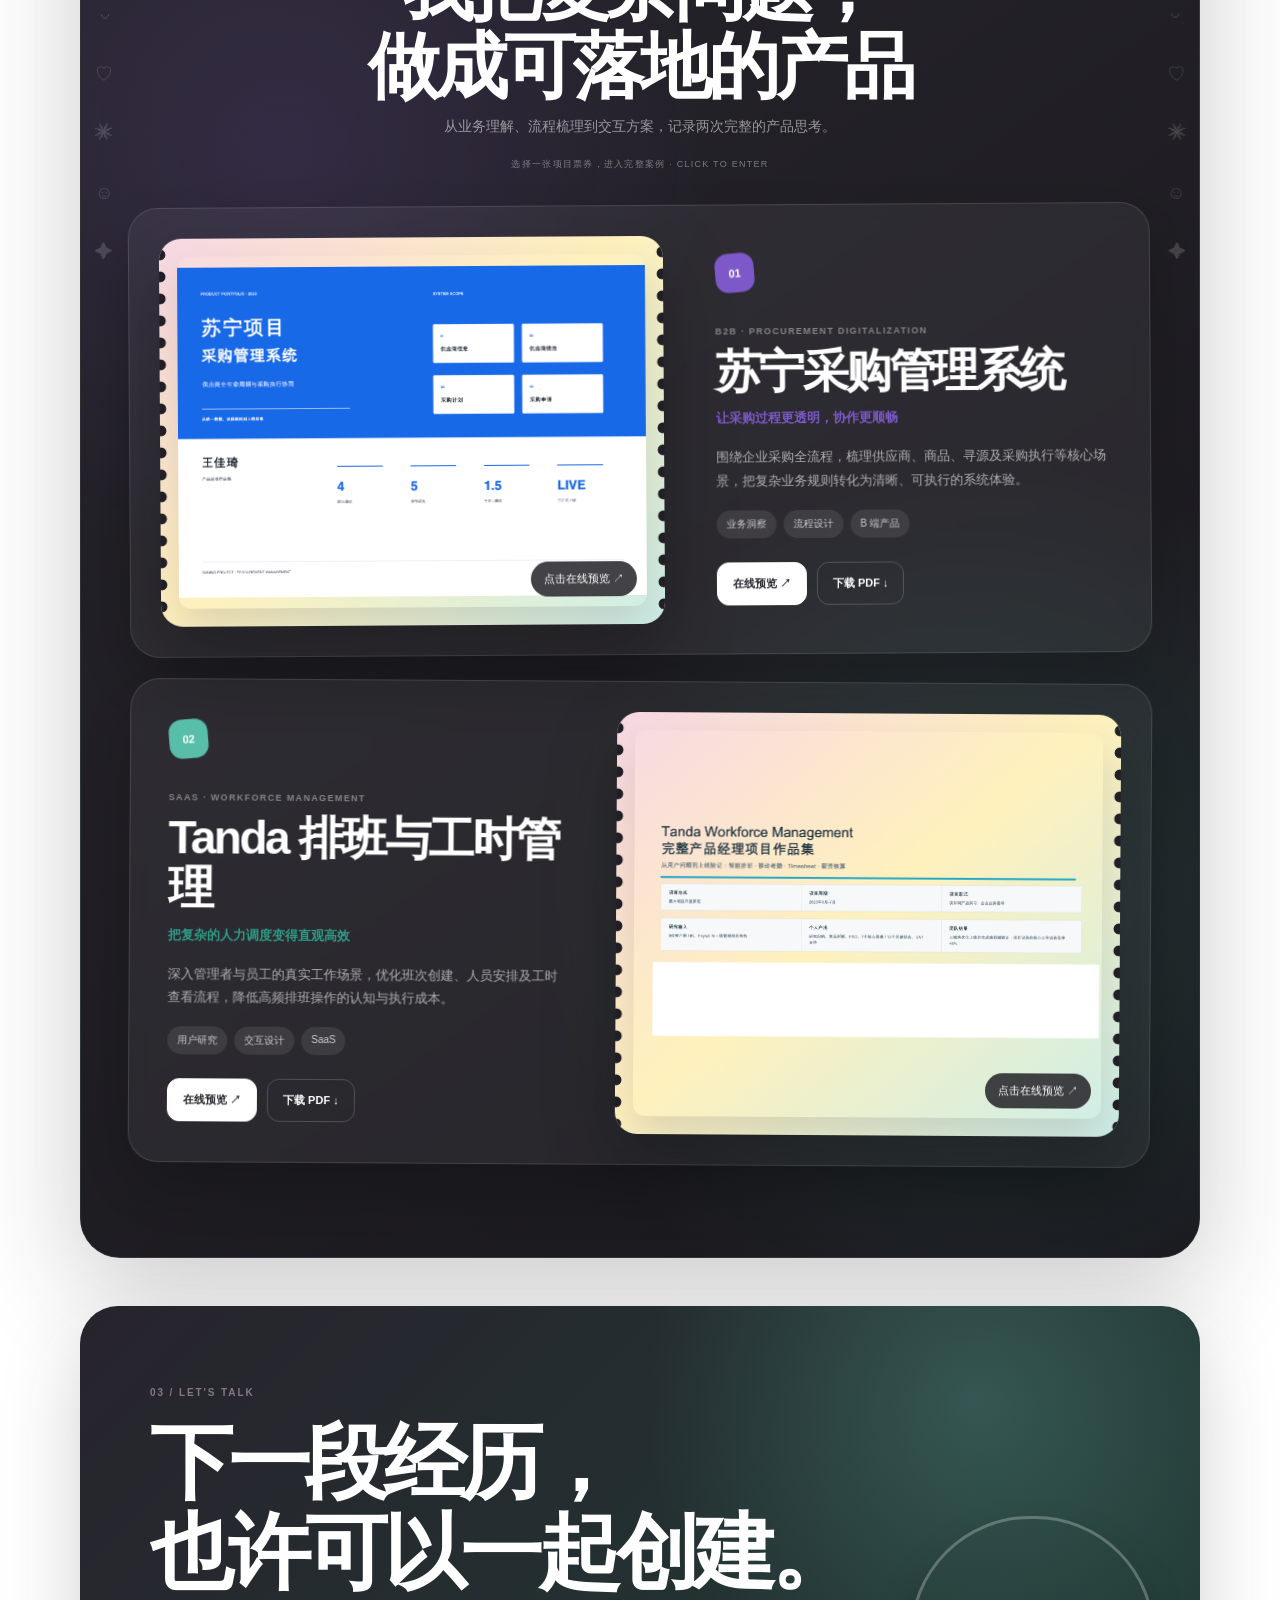
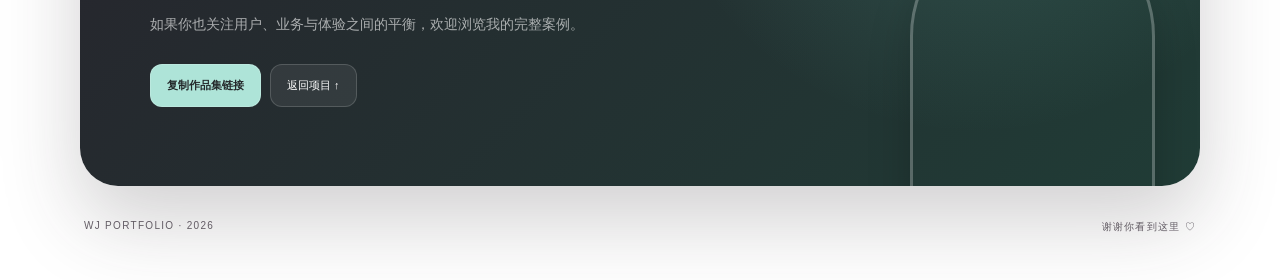
==== commit 976707ed: "Keep only snowboarding photo in interests" ====
--- a/index.html
+++ b/index.html
@@ -8,7 +8,7 @@
   <meta property="og:title" content="王佳琦 · 产品经理作品集">
   <meta property="og:description" content="把复杂问题，做成清晰的产品。">
   <meta property="og:image" content="https://jiaqiw588-code.github.io/product-portfolio/og.jpg">
-  <link rel="stylesheet" href="style.css?v=hero-art-2-20260807">
+  <link rel="stylesheet" href="style.css?v=single-snowboard-20260807">
 </head>
 <body>
   <main id="top">
@@ -76,7 +76,7 @@
       <div class="resume-section-heading interests-heading" id="interests"><span>04 / LIFE &amp; INTERESTS</span><div><h3>兴趣与灵感</h3><p>工作之外，我也通过创作、运动和旅行持续观察世界，保持对新鲜事物的好奇。</p></div></div>
       <div class="interest-showcase">
         <article class="interest-ip-card"><video src="ip-motion-personality.mp4" autoplay muted loop playsinline preload="metadata"></video><button class="moment-toggle" type="button" aria-label="暂停视频">暂停</button><div><span>CREATIVE SELF / 想象与表达</span><h4>在工作之外，<br>保留一点轻盈和想象力。</h4><p>绘画、视觉设计、唱歌与舞蹈，让我持续练习表达，也为产品体验带来更细腻的感受力。</p></div></article>
-        <div class="interest-photo-grid" aria-label="生活兴趣照片"><a class="interest-photo interest-snowboard" href="interest-snowboard.jpg" target="_blank" rel="noreferrer"><img src="interest-snowboard.jpg" alt="王佳琦体验滑雪"><span>SNOWBOARDING</span><strong>滑雪 · 挑战与专注</strong></a><a class="interest-photo" href="interest-travel.jpg" target="_blank" rel="noreferrer"><img src="interest-travel.jpg" alt="王佳琦在旅行中观察自然与动物"><span>TRAVEL</span><strong>旅行 · 城市与自然观察</strong></a></div>
+        <div class="interest-photo-grid" aria-label="生活兴趣照片"><a class="interest-photo interest-snowboard" href="interest-snowboard.jpg" target="_blank" rel="noreferrer"><img src="interest-snowboard.jpg" alt="王佳琦体验滑雪"><span>SNOWBOARDING</span><strong>滑雪 · 挑战与专注</strong></a></div>
       </div>
       <div class="interest-notes"><article><span>01</span><h4>视觉与影像</h4><p>绘画、视觉设计、摄影与 Vlog，训练构图、叙事和对细节的感知。</p></article><article><span>02</span><h4>运动与表达</h4><p>唱歌、舞蹈和滑雪，让我在节奏、挑战与专注之间保持能量。</p></article><article><span>03</span><h4>旅行与观察</h4><p>喜欢进入不同城市与自然场景，观察空间、文化和人的真实使用方式。</p></article><article><span>04</span><h4>产品好奇心</h4><p>日常体验 AI 与互联网新产品，关注有趣的交互、功能与体验细节。</p></article></div>
       <div class="resume-download-strip"><div><span>FULL RESUME / 完整履历</span><strong>需要一页式版本？可以继续下载原始中文简历。</strong></div><a href="wang-jiaqi-resume.pdf" download>下载简历 PDF ↓</a></div>
--- a/style.css
+++ b/style.css
@@ -35,4 +35,4 @@
 .identity-only .identity-card{min-height:340px;transform:none;transition:box-shadow .3s ease}.identity-layout{flex:1;display:grid;grid-template-columns:minmax(290px,.84fr) minmax(360px,1.16fr);gap:54px;align-items:stretch;margin-top:30px}.identity-title-block{display:flex;flex-direction:column;padding:8px 46px 4px 0;border-right:1px solid rgba(255,255,255,.13)}.identity-card .identity-name{margin:0 0 13px;color:#aee4d8;font-size:9px;font-weight:800;letter-spacing:.14em}.identity-card h3{margin:0 0 11px;font-size:clamp(44px,5vw,62px);line-height:.98;letter-spacing:-.065em}.identity-title-block>strong{max-width:320px;color:#fff;font-size:13px;line-height:1.55}.identity-tags{display:flex;flex-wrap:wrap;gap:7px;margin-top:auto;padding-top:28px}.identity-summary{display:flex;flex-direction:column;justify-content:center;padding:10px 8px 4px 0}.identity-summary>span{color:rgba(174,228,216,.82);font-size:8px;font-weight:850;letter-spacing:.15em}.identity-summary>p{max-width:560px;margin:19px 0 25px;color:rgba(255,255,255,.75);font-size:13px;line-height:1.9}.identity-principles{display:grid;grid-template-columns:repeat(3,1fr);gap:8px}.identity-principles b{min-height:62px;padding:13px 12px;display:grid;align-content:center;gap:6px;border:1px solid rgba(255,255,255,.11);border-radius:14px;background:rgba(255,255,255,.055);color:rgba(255,255,255,.78);font-size:10px;font-weight:650}.identity-principles i{color:#aee4d8;font-size:8px;font-style:normal;letter-spacing:.1em}@media(max-width:850px){.identity-layout{grid-template-columns:1fr;gap:26px}.identity-title-block{padding:4px 0 27px;border-right:0;border-bottom:1px solid rgba(255,255,255,.13)}.identity-tags{margin-top:26px;padding-top:0}}@media(max-width:560px){.identity-layout{margin-top:24px}.identity-summary>p{font-size:12px}.identity-principles{grid-template-columns:1fr}.identity-principles b{min-height:54px;grid-template-columns:28px 1fr;align-items:center;gap:0}}
 
 /* Interests and inspiration */
-.capability-journey{grid-template-columns:repeat(3,1fr)}.capability-journey .product-moment{height:390px}.capability-journey .product-moment h4{font-size:23px}.interests-heading{margin-top:54px;scroll-margin-top:110px}.interest-showcase{margin-top:22px;display:grid;grid-template-columns:.92fr 1.08fr;gap:14px}.interest-ip-card{height:520px;position:relative;overflow:hidden;border:1px solid rgba(255,255,255,.84);border-radius:28px;background:#d9ced5;box-shadow:0 24px 56px rgba(82,67,88,.14)}.interest-ip-card video{width:100%;height:100%;display:block;object-fit:cover;object-position:53% center}.interest-ip-card:after{content:"";position:absolute;inset:35% 0 0;background:linear-gradient(transparent,rgba(31,25,32,.84));pointer-events:none}.interest-ip-card>div{position:absolute;z-index:2;left:28px;right:28px;bottom:26px;color:#fff}.interest-ip-card>div span{color:#f2cce0;font-size:8px;font-weight:850;letter-spacing:.15em}.interest-ip-card h4{margin:9px 0 8px;font-size:29px;line-height:1.06;letter-spacing:-.045em}.interest-ip-card p{max-width:470px;margin:0;color:rgba(255,255,255,.72);font-size:10px;line-height:1.6}.interest-photo-grid{min-width:0;display:grid;grid-template-columns:repeat(2,1fr);gap:14px}.interest-photo{min-width:0;position:relative;overflow:hidden;border:1px solid rgba(255,255,255,.84);border-radius:24px;background:#dbe2e6;box-shadow:0 20px 42px rgba(82,67,88,.11)}.interest-snowboard{grid-row:auto}.interest-photo:after{content:"";position:absolute;inset:45% 0 0;background:linear-gradient(transparent,rgba(28,25,31,.78));pointer-events:none}.interest-photo img{width:100%;height:100%;display:block;object-fit:cover;transition:transform .55s cubic-bezier(.2,.8,.2,1),filter .4s ease}.interest-photo:hover img,.interest-photo:focus-visible img{transform:scale(1.045);filter:saturate(1.08)}.interest-photo span,.interest-photo strong{position:absolute;z-index:2;left:18px;right:18px;color:#fff}.interest-photo span{bottom:43px;color:#c5efe5;font-size:7px;font-weight:850;letter-spacing:.15em}.interest-photo strong{bottom:18px;font-size:11px}.interest-notes{margin-top:14px;display:grid;grid-template-columns:repeat(4,1fr);gap:10px}.interest-notes article{min-height:136px;padding:20px;border:1px solid rgba(255,255,255,.84);border-radius:20px;background:rgba(255,255,255,.58);box-shadow:0 12px 28px rgba(82,67,88,.07)}.interest-notes span{color:var(--purple);font-size:9px;font-weight:850;letter-spacing:.12em}.interest-notes h4{margin:15px 0 7px;font-size:15px}.interest-notes p{margin:0;color:var(--muted);font-size:9px;line-height:1.65}@media(max-width:850px){.capability-journey{grid-template-columns:repeat(3,1fr)}.interest-showcase{grid-template-columns:1fr}.interest-ip-card,.interest-photo-grid{height:430px}.interest-notes{grid-template-columns:repeat(2,1fr)}}@media(max-width:560px){.product-moments,.capability-journey{grid-template-columns:1fr}.capability-journey .product-moment{height:300px}.capability-journey .product-moment h4{font-size:23px}.interest-ip-card{height:390px}.interest-ip-card>div{left:20px;right:20px;bottom:20px}.interest-ip-card h4{font-size:25px}.interest-photo-grid{height:auto;grid-template-columns:1fr;grid-template-rows:none}.interest-photo,.interest-snowboard{height:330px;grid-row:auto}.interest-notes{grid-template-columns:1fr}}
+.capability-journey{grid-template-columns:repeat(3,1fr)}.capability-journey .product-moment{height:390px}.capability-journey .product-moment h4{font-size:23px}.interests-heading{margin-top:54px;scroll-margin-top:110px}.interest-showcase{margin-top:22px;display:grid;grid-template-columns:.92fr 1.08fr;gap:14px}.interest-ip-card{height:520px;position:relative;overflow:hidden;border:1px solid rgba(255,255,255,.84);border-radius:28px;background:#d9ced5;box-shadow:0 24px 56px rgba(82,67,88,.14)}.interest-ip-card video{width:100%;height:100%;display:block;object-fit:cover;object-position:53% center}.interest-ip-card:after{content:"";position:absolute;inset:35% 0 0;background:linear-gradient(transparent,rgba(31,25,32,.84));pointer-events:none}.interest-ip-card>div{position:absolute;z-index:2;left:28px;right:28px;bottom:26px;color:#fff}.interest-ip-card>div span{color:#f2cce0;font-size:8px;font-weight:850;letter-spacing:.15em}.interest-ip-card h4{margin:9px 0 8px;font-size:29px;line-height:1.06;letter-spacing:-.045em}.interest-ip-card p{max-width:470px;margin:0;color:rgba(255,255,255,.72);font-size:10px;line-height:1.6}.interest-photo-grid{min-width:0;display:grid;grid-template-columns:1fr;gap:14px}.interest-photo{min-width:0;position:relative;overflow:hidden;border:1px solid rgba(255,255,255,.84);border-radius:24px;background:#dbe2e6;box-shadow:0 20px 42px rgba(82,67,88,.11)}.interest-snowboard{grid-row:auto}.interest-photo:after{content:"";position:absolute;inset:45% 0 0;background:linear-gradient(transparent,rgba(28,25,31,.78));pointer-events:none}.interest-photo img{width:100%;height:100%;display:block;object-fit:cover;transition:transform .55s cubic-bezier(.2,.8,.2,1),filter .4s ease}.interest-photo:hover img,.interest-photo:focus-visible img{transform:scale(1.045);filter:saturate(1.08)}.interest-photo span,.interest-photo strong{position:absolute;z-index:2;left:18px;right:18px;color:#fff}.interest-photo span{bottom:43px;color:#c5efe5;font-size:7px;font-weight:850;letter-spacing:.15em}.interest-photo strong{bottom:18px;font-size:11px}.interest-notes{margin-top:14px;display:grid;grid-template-columns:repeat(4,1fr);gap:10px}.interest-notes article{min-height:136px;padding:20px;border:1px solid rgba(255,255,255,.84);border-radius:20px;background:rgba(255,255,255,.58);box-shadow:0 12px 28px rgba(82,67,88,.07)}.interest-notes span{color:var(--purple);font-size:9px;font-weight:850;letter-spacing:.12em}.interest-notes h4{margin:15px 0 7px;font-size:15px}.interest-notes p{margin:0;color:var(--muted);font-size:9px;line-height:1.65}@media(max-width:850px){.capability-journey{grid-template-columns:repeat(3,1fr)}.interest-showcase{grid-template-columns:1fr}.interest-ip-card,.interest-photo-grid{height:430px}.interest-notes{grid-template-columns:repeat(2,1fr)}}@media(max-width:560px){.product-moments,.capability-journey{grid-template-columns:1fr}.capability-journey .product-moment{height:300px}.capability-journey .product-moment h4{font-size:23px}.interest-ip-card{height:390px}.interest-ip-card>div{left:20px;right:20px;bottom:20px}.interest-ip-card h4{font-size:25px}.interest-photo-grid{height:auto;grid-template-columns:1fr;grid-template-rows:none}.interest-photo,.interest-snowboard{height:330px;grid-row:auto}.interest-notes{grid-template-columns:1fr}}
